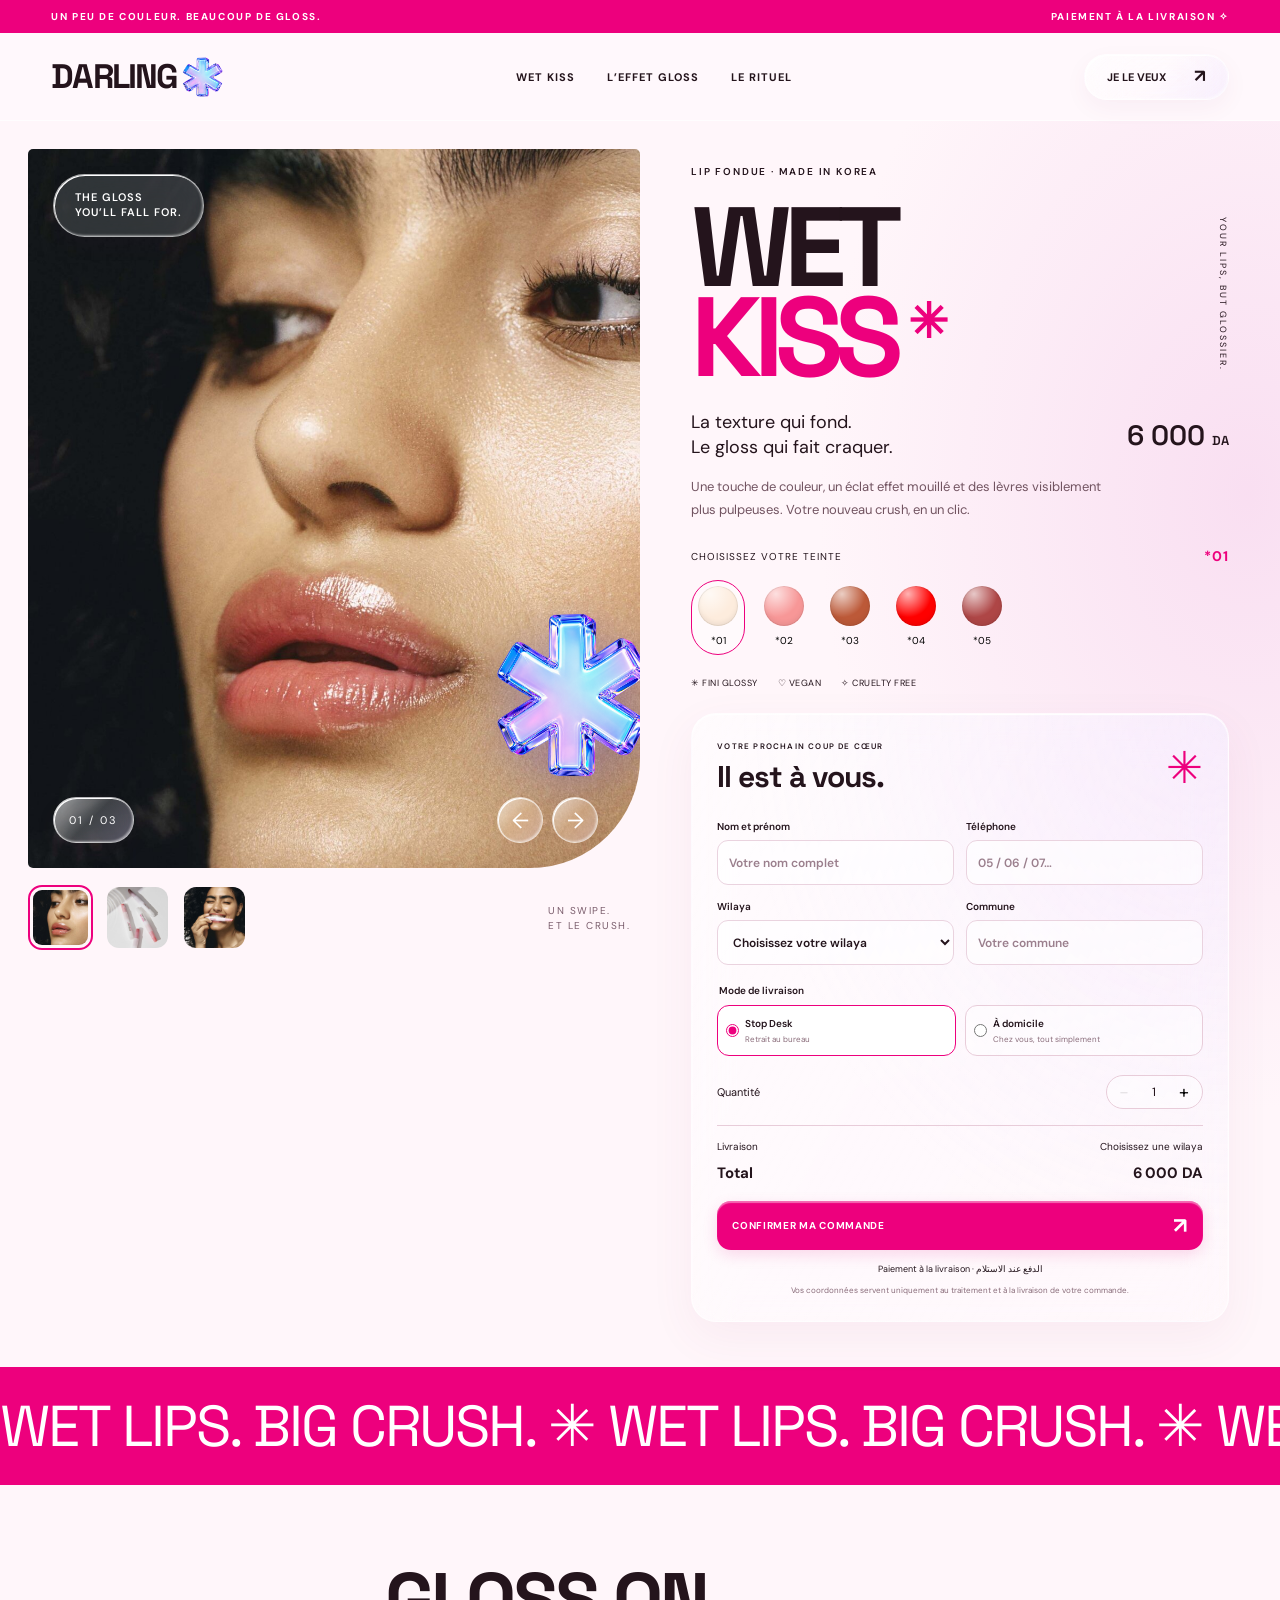
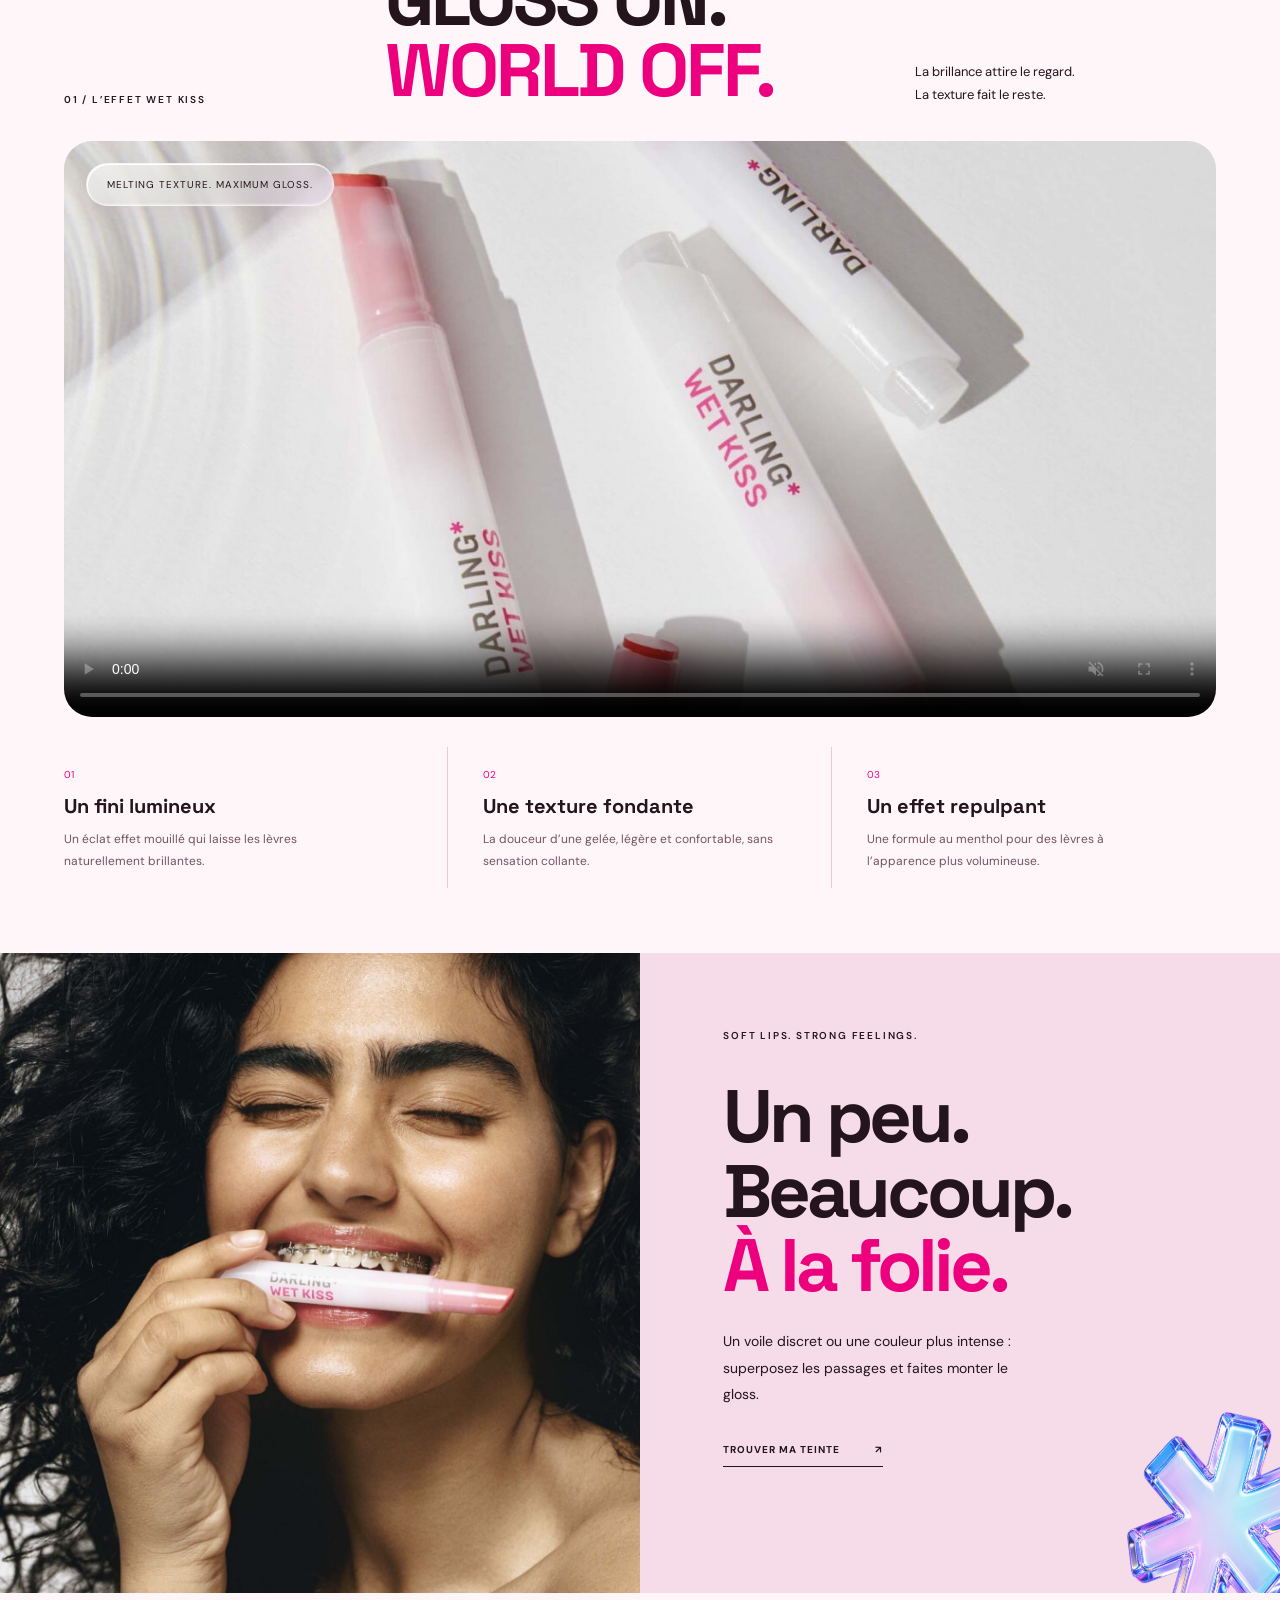
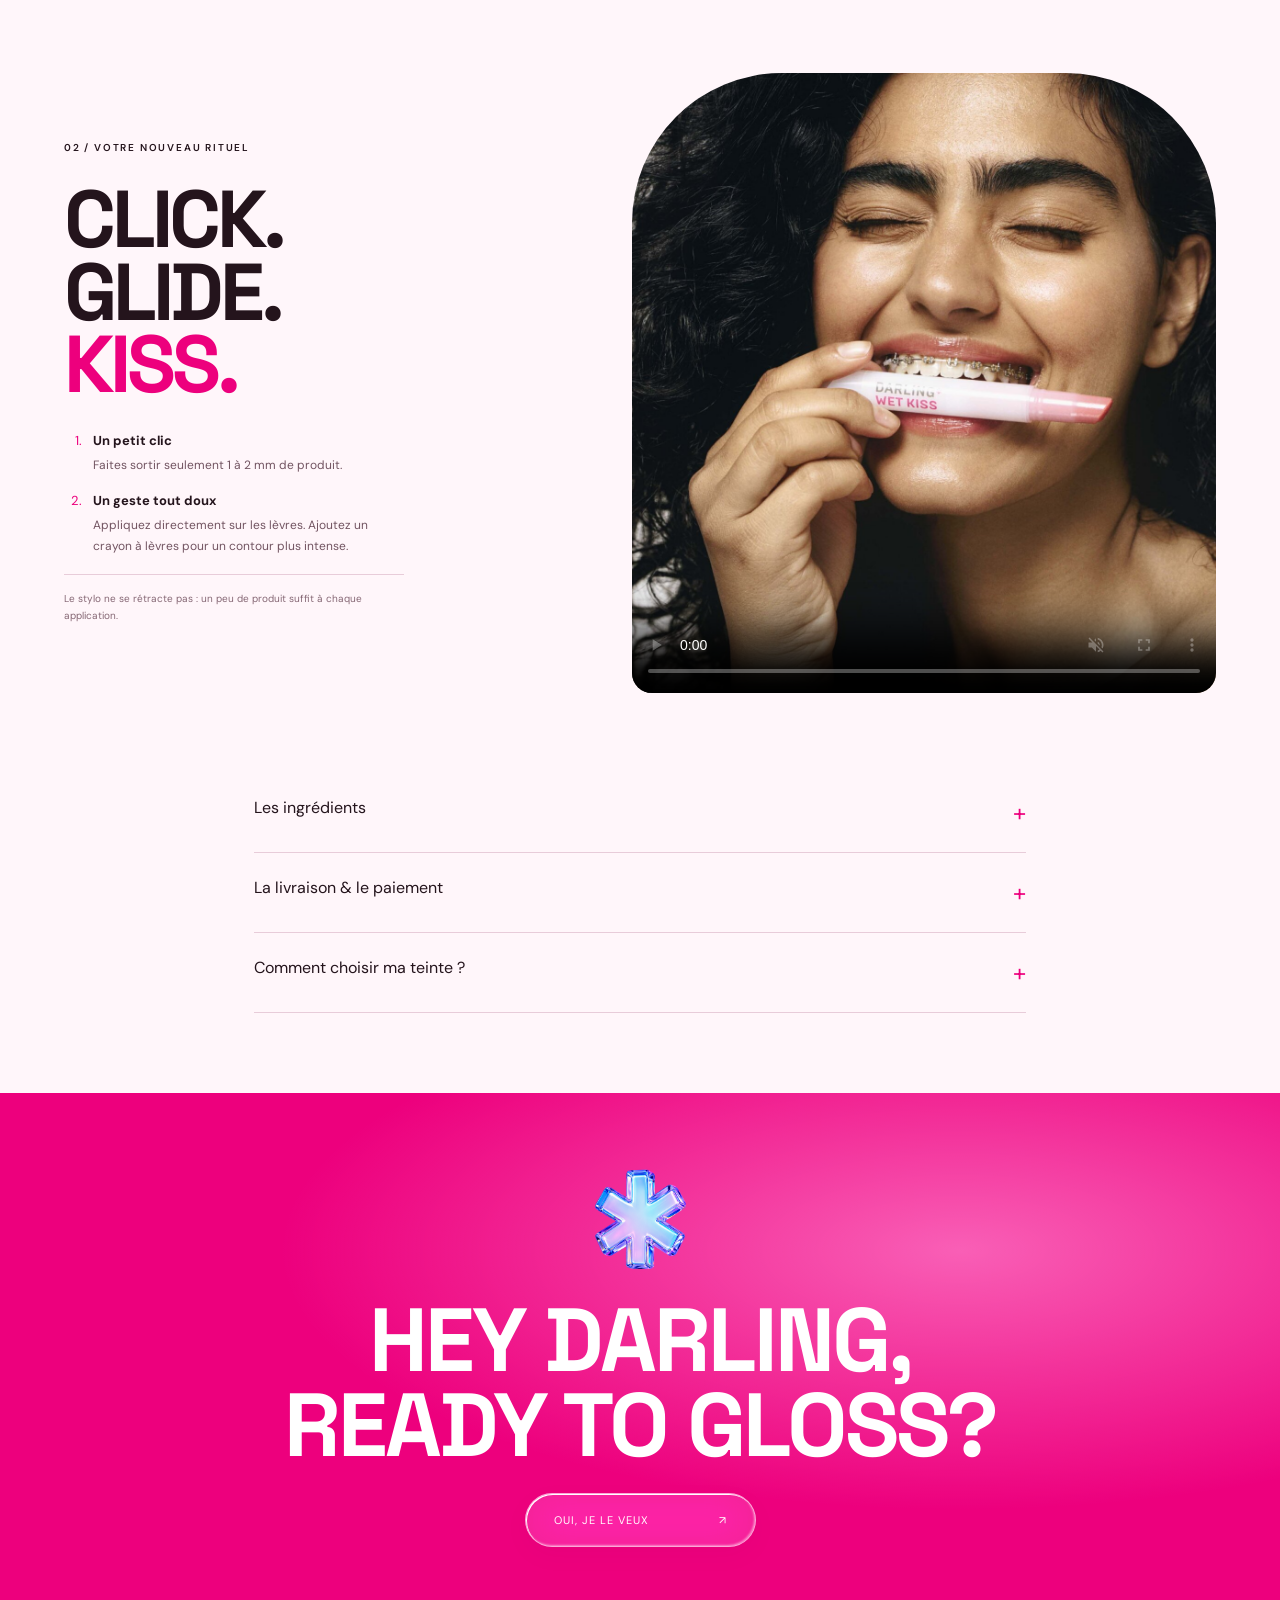
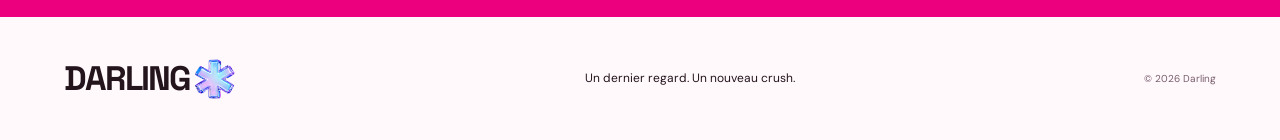
==== index.html @ e5cb8507 "Create Darling Wet Kiss landing page" ====
<!doctype html>
<html lang="fr">
<head>
  <meta charset="utf-8"><meta name="viewport" content="width=device-width,initial-scale=1">
  <title>Darling — Wet Kiss · Lip Fondue</title>
  <meta name="description" content="Wet Kiss par Darling. Une texture fondante, un fini glossy et cinq teintes à découvrir. 6 000 DA. Commandez en Algérie, paiement à la livraison.">
  <meta name="theme-color" content="#ef007f"><meta property="og:title" content="Darling — Wet Kiss"><meta property="og:description" content="La touche de gloss qui change tout. Découvrez votre teinte."><meta property="og:image" content="https://renolix.github.io/darling.github.io/assets/texture.jpg">
  <link rel="icon" href="assets/darling-logo.png"><link rel="stylesheet" href="styles.css?v=1"><script src="config.js" defer></script><script src="app.js?v=1" defer></script>
</head>
<body>
<a class="skip" href="#produit">Aller au produit</a>
<div class="announcement"><span>UN PEU DE COULEUR. BEAUCOUP DE GLOSS.</span><span>PAIEMENT À LA LIVRAISON ✧</span></div>
<header class="header">
  <a class="wordmark" href="#" aria-label="Darling, accueil">DARLING<img src="assets/darling-logo.png" alt="" width="48" height="48"></a>
  <nav aria-label="Navigation principale"><a href="#produit">WET KISS</a><a href="#effet">L’EFFET GLOSS</a><a href="#rituel">LE RITUEL</a></nav>
  <a class="nav-order glass" href="#commande">JE LE VEUX <span>↗</span></a>
</header>
<main>
<section class="product" id="produit">
  <div class="gallery">
    <div class="hero-photo"><img id="hero" src="assets/wet-kiss.jpg" alt="Wet Kiss : fini brillant sur les lèvres" fetchpriority="high" width="1350" height="1350">
      <div class="photo-label glass">THE GLOSS<br>YOU’LL FALL FOR.</div>
      <img class="floating-star" src="assets/darling-logo.png" alt="" width="180" height="180">
      <div class="gallery-bottom"><span class="glass photo-counter" id="photo-counter">01 / 03</span><div class="arrows"><button class="glass" id="prev" aria-label="Photo précédente">←</button><button class="glass" id="next" aria-label="Photo suivante">→</button></div></div>
    </div>
    <div class="thumbs" aria-label="Photos Wet Kiss"><button class="thumb active" data-photo="0" aria-label="Voir le fini sur les lèvres" aria-pressed="true"><img src="assets/wet-kiss.jpg" alt="" width="80" height="80"></button><button class="thumb" data-photo="1" aria-label="Voir le produit" aria-pressed="false"><img src="assets/model.jpg" alt="" width="80" height="80"></button><button class="thumb" data-photo="2" aria-label="Voir Wet Kiss en main" aria-pressed="false"><img src="assets/texture.jpg" alt="" width="80" height="80"></button><span>UN SWIPE.<br>ET LE CRUSH.</span></div>
  </div>
  <div class="product-info">
    <p class="eyebrow">LIP FONDUE · MADE IN KOREA</p>
    <div class="title-line"><h1>WET<br><span>KISS</span><sup>✳</sup></h1><span class="vertical-note">YOUR LIPS, BUT GLOSSIER.</span></div>
    <div class="intro"><p>La texture qui fond.<br>Le gloss qui fait craquer.</p><div class="price">6 000 <span>DA</span></div></div>
    <p class="description">Une touche de couleur, un éclat effet mouillé et des lèvres visiblement plus pulpeuses. Votre nouveau crush, en un clic.</p>
    <div class="shade-heading"><span>CHOISISSEZ VOTRE TEINTE</span><strong id="shade-name">*01</strong></div>
    <div class="swatches" role="group" aria-label="Choisir une teinte"><button data-shade="0" class="swatch active" style="--shade:#fdecdd" aria-label="Teinte 01" aria-pressed="true"><i></i><span>*01</span></button><button data-shade="1" class="swatch" style="--shade:#f79797" aria-label="Teinte 02" aria-pressed="false"><i></i><span>*02</span></button><button data-shade="2" class="swatch" style="--shade:#bc5938" aria-label="Teinte 03" aria-pressed="false"><i></i><span>*03</span></button><button data-shade="3" class="swatch" style="--shade:#ff0000" aria-label="Teinte 04" aria-pressed="false"><i></i><span>*04</span></button><button data-shade="4" class="swatch" style="--shade:#ae4646" aria-label="Teinte 05" aria-pressed="false"><i></i><span>*05</span></button></div>
    <div class="perks"><span>✳ FINI GLOSSY</span><span>♡ VEGAN</span><span>✧ CRUELTY FREE</span></div>
    <form id="commande" class="order glass" action="https://api.web3forms.com/submit" method="POST">
      <div class="order-heading"><div><p class="eyebrow">VOTRE PROCHAIN COUP DE CŒUR</p><h2>Il est à vous.</h2></div><span class="order-star">✳</span></div>
      <input type="hidden" name="access_key" id="access-key"><input type="hidden" name="subject" value="Nouvelle commande Darling — Wet Kiss"><input type="hidden" name="from_name" value="Darling"><input type="hidden" name="Produit" value="Darling Wet Kiss"><input type="hidden" name="Teinte" id="order-shade"><input type="hidden" name="Quantité" id="order-quantity"><input type="hidden" name="Prix unitaire" value="6000 DA"><input type="hidden" name="Livraison" id="order-shipping"><input type="hidden" name="Total" id="order-total"><input type="checkbox" name="botcheck" class="honeypot" tabindex="-1" aria-hidden="true">
      <div class="form-grid"><label>Nom et prénom<input required name="Nom complet" autocomplete="name" placeholder="Votre nom complet" maxlength="100"></label><label>Téléphone<input required name="Téléphone" autocomplete="tel" inputmode="tel" type="tel" pattern="(?:0[567][0-9 ]{8,12}|\+213[567][0-9 ]{8,12})" placeholder="05 / 06 / 07…" title="Numéro algérien : 05, 06 ou 07 suivi de 8 chiffres, ou +213" maxlength="18"></label><label>Wilaya<select name="Wilaya" id="wilaya" required><option value="">Choisissez votre wilaya</option></select></label><label>Commune<input required name="Commune" autocomplete="address-level2" placeholder="Votre commune" maxlength="100"></label></div>
      <fieldset class="delivery"><legend>Mode de livraison</legend><label><input type="radio" name="Mode de livraison" value="Stop Desk" checked><span>Stop Desk <small>Retrait au bureau</small></span></label><label><input type="radio" name="Mode de livraison" value="Domicile"><span>À domicile <small>Chez vous, tout simplement</small></span></label></fieldset>
      <label id="address-wrap" hidden>Adresse de livraison<input id="address" name="Adresse" autocomplete="street-address" placeholder="Rue, numéro, bâtiment…" maxlength="240" disabled></label>
      <div class="quantity-row"><span>Quantité</span><div class="quantity"><button type="button" id="minus" aria-label="Diminuer la quantité">−</button><output id="quantity" aria-live="polite">1</output><button type="button" id="plus" aria-label="Augmenter la quantité">+</button></div></div>
      <div class="totals"><span>Livraison <span id="shipping-price">Choisissez une wilaya</span></span><strong>Total <span id="total-price">6 000 DA</span></strong></div>
      <button class="submit" type="submit" id="submit"><span>CONFIRMER MA COMMANDE</span><span>↗</span></button><p id="status" role="status" aria-live="polite" hidden></p>
      <p class="payment-note">Paiement à la livraison · الدفع عند الاستلام</p><p class="privacy-note">Vos coordonnées servent uniquement au traitement et à la livraison de votre commande.</p>
    </form>
  </div>
</section>
<div class="marquee" aria-hidden="true"><span>WET LIPS. BIG CRUSH. ✳ WET LIPS. BIG CRUSH. ✳ WET LIPS. BIG CRUSH. ✳</span></div>
<section class="film-section" id="effet"><div class="section-heading"><p class="eyebrow">01 / L’EFFET WET KISS</p><h2>GLOSS ON.<br><span>WORLD OFF.</span></h2><p>La brillance attire le regard.<br>La texture fait le reste.</p></div><div class="film-frame"><video class="product-video" controls muted loop playsinline preload="none" poster="assets/model.jpg" data-desktop="assets/finish.mp4" data-mobile="assets/finish-mobile.mp4" aria-label="Vidéo originale Wet Kiss : texture et fini glossy"></video><span class="video-caption glass">MELTING TEXTURE. MAXIMUM GLOSS.</span></div><div class="benefits"><div><span>01</span><h3>Un fini lumineux</h3><p>Un éclat effet mouillé qui laisse les lèvres naturellement brillantes.</p></div><div><span>02</span><h3>Une texture fondante</h3><p>La douceur d’une gelée, légère et confortable, sans sensation collante.</p></div><div><span>03</span><h3>Un effet repulpant</h3><p>Une formule au menthol pour des lèvres à l’apparence plus volumineuse.</p></div></div></section>
<section class="editorial"><div class="editorial-image"><img src="assets/texture.jpg" alt="Le stylo Wet Kiss rose, présenté par le modèle de la campagne" loading="lazy" width="1350" height="1350"></div><div class="editorial-copy"><p class="eyebrow">SOFT LIPS. STRONG FEELINGS.</p><h2>Un peu.<br>Beaucoup.<br><em>À la folie.</em></h2><p>Un voile discret ou une couleur plus intense : superposez les passages et faites monter le gloss.</p><a href="#commande" class="text-link">TROUVER MA TEINTE <span>↗</span></a><img src="assets/darling-logo.png" alt="" loading="lazy" class="editorial-star" width="240" height="240"></div></section>
<section class="ritual" id="rituel"><div class="ritual-copy"><p class="eyebrow">02 / VOTRE NOUVEAU RITUEL</p><h2>CLICK.<br>GLIDE.<br><em>KISS.</em></h2><ol><li><b>Un petit clic</b><p>Faites sortir seulement 1 à 2 mm de produit.</p></li><li><b>Un geste tout doux</b><p>Appliquez directement sur les lèvres. Ajoutez un crayon à lèvres pour un contour plus intense.</p></li></ol><p class="tip">Le stylo ne se rétracte pas : un peu de produit suffit à chaque application.</p></div><div class="ritual-video"><video class="product-video" controls muted loop playsinline preload="none" poster="assets/texture.jpg" data-desktop="assets/application.mp4" data-mobile="assets/application-mobile.mp4" aria-label="Vidéo originale : comment appliquer Wet Kiss"></video></div></section>
<section class="details"><details><summary>Les ingrédients <span>+</span></summary><p id="ingredients"></p></details><details><summary>La livraison & le paiement <span>+</span></summary><p>Choisissez votre wilaya puis le retrait Stop Desk ou la livraison à domicile. Les frais et le total s’affichent avant confirmation. Le règlement se fait à la réception de votre commande.</p></details><details><summary>Comment choisir ma teinte ? <span>+</span></summary><p>Sélectionnez l’une des cinq teintes *01 à *05 au-dessus du formulaire. Votre choix est inclus dans votre commande. Le rendu dépend de la couleur naturelle de vos lèvres et de votre écran.</p></details></section>
<section class="last-call"><img src="assets/darling-logo.png" alt="" width="110" height="110" loading="lazy"><h2>HEY DARLING,<br>READY TO GLOSS?</h2><a class="glass" href="#commande">OUI, JE LE VEUX <span>↗</span></a></section>
</main>
<footer><a class="wordmark" href="#">DARLING<img src="assets/darling-logo.png" width="48" height="48" alt=""></a><span>Un dernier regard. Un nouveau crush.</span><small>© <span id="year">2026</span> Darling</small></footer>
<div class="mobile-buy glass"><div><b>WET KISS</b><span>6 000 DA · <span id="mobile-shade">*01</span></span></div><a href="#commande">COMMANDER ↗</a></div>
</body></html>
---- styles.css ----
@import url('https://fonts.googleapis.com/css2?family=DM+Sans:wght@400;500;600;700&family=Space+Grotesk:wght@400;500;600;700&display=swap');
:root{--pink:#ed007d;--paper:#fff6fa;--ink:#24141c;--line:#e8ccd9;--shade:#fdecdd}*{box-sizing:border-box}html{scroll-behavior:smooth;scroll-padding-top:105px}body{margin:0;background:var(--paper);color:var(--ink);font-family:'DM Sans',Arial,sans-serif}button,input,select{font:inherit}button,a,input,select{-webkit-tap-highlight-color:transparent}button,a{touch-action:manipulation}button{cursor:pointer}a{color:inherit;text-decoration:none}button:focus-visible,a:focus-visible,summary:focus-visible{outline:3px solid #614ce0;outline-offset:5px}input:focus,select:focus{outline:2px solid var(--pink);outline-offset:2px}img{max-width:100%;display:block}h1,h2,h3,p{margin:0}h1,h2,h3,.wordmark{font-family:'Space Grotesk',Arial,sans-serif}.skip{position:fixed;top:-70px;background:#fff;z-index:100;padding:15px}.skip:focus{top:0}.announcement{display:flex;justify-content:space-between;padding:10px 4%;background:var(--pink);color:#fff;font-size:10px;letter-spacing:1.6px;font-weight:700}.header{position:sticky;top:0;z-index:20;display:flex;align-items:center;justify-content:space-between;height:88px;padding:0 4%;border-bottom:1px solid #ffffffa0;background:#fff9fcde;backdrop-filter:blur(24px)}.wordmark{font-size:34px;font-weight:700;letter-spacing:-1.8px;display:inline-flex;align-items:center;gap:3px}.wordmark img{width:43px;height:43px;object-fit:contain}.header nav{display:flex;gap:32px;font-size:11px;font-weight:700;letter-spacing:1px}.header nav a:hover{color:var(--pink)}.glass{background:linear-gradient(135deg,#ffffff9e,#ffffff32 48%,#eadaff55);border:1px solid #fff9;box-shadow:inset 1px 1px 0 #fff,inset -1px -1px 2px #fff7,0 8px 24px #7918540c;backdrop-filter:blur(22px) saturate(150%);-webkit-backdrop-filter:blur(22px) saturate(150%)}.nav-order{border-radius:40px;padding:15px 22px;font-size:11px;font-weight:700;display:flex;gap:28px}.nav-order span{font-size:18px;line-height:12px}.product{display:grid;grid-template-columns:1fr 1fr;max-width:1600px;margin:auto}.gallery{padding:28px 0 28px 28px;align-self:start;position:sticky;top:88px}.hero-photo{position:relative;overflow:hidden;border-radius:5px 5px 110px 5px;background:#e9d0d7;aspect-ratio:4/4.7}.hero-photo>img:first-child{width:100%;height:100%;object-fit:cover}.photo-label{position:absolute;left:25px;top:25px;padding:15px 21px;border-radius:50px;font-size:11px;font-weight:600;letter-spacing:1px;color:#fff;line-height:1.4;background:#fff2}.floating-star{position:absolute;right:-14px;bottom:85px;width:165px;filter:drop-shadow(0 12px 25px #392cc34a);animation:float 7s ease-in-out infinite;pointer-events:none}.gallery-bottom{position:absolute;bottom:25px;left:25px;right:42px;display:flex;justify-content:space-between;align-items:center}.photo-counter{font-size:11px;letter-spacing:2px;color:#fff;padding:15px;border-radius:30px}.arrows{display:flex;gap:9px}.arrows button{width:46px;height:46px;border-radius:50%;color:#fff;font-size:22px}.thumbs{display:flex;gap:12px;margin:17px 0;align-items:center}.thumb{padding:0;border:2px solid transparent;border-radius:14px;overflow:hidden;width:65px;height:65px;background:transparent}.thumb.active{border-color:var(--pink);padding:3px}.thumb img{width:100%;height:100%;object-fit:cover;border-radius:9px}.thumbs>span{font-size:10px;letter-spacing:1.5px;margin-left:auto;margin-right:10px;line-height:1.5;color:#7a5d6c}.product-info{padding:44px clamp(26px,4vw,72px) 45px;background:radial-gradient(ellipse at 95% 30%,#f6d3edaa,transparent 50%)}.eyebrow{font-size:10px;letter-spacing:1.8px;font-weight:600}.title-line{position:relative;margin:24px 0}.title-line h1{font-size:clamp(76px,8.8vw,142px);letter-spacing:-.075em;line-height:.8;font-weight:700}.title-line h1>span{color:var(--pink)}.title-line sup{font-size:.43em;vertical-align:top;display:inline-block;margin-left:14px;margin-top:10px;color:var(--pink)}.vertical-note{position:absolute;right:0;top:15px;writing-mode:vertical-rl;font-size:9px;letter-spacing:2px}.intro{display:flex;align-items:center;justify-content:space-between;gap:20px;margin:28px 0 14px}.intro>p{font-size:18px;line-height:1.4}.price{font-family:'Space Grotesk',sans-serif;font-size:28px;font-weight:600;white-space:nowrap}.price span{font-size:13px}.description{font-size:13px;line-height:1.8;color:#725461;max-width:420px}.shade-heading{display:flex;align-items:center;justify-content:space-between;font-size:10px;letter-spacing:1px;margin:26px 0 15px}.shade-heading strong{color:var(--pink);font-size:14px}.swatches{display:flex;gap:12px}.swatch{border:1px solid transparent;background:transparent;padding:5px 6px 7px;border-radius:35px;display:flex;flex-direction:column;align-items:center;gap:8px;min-width:52px;font-size:10px}.swatch i{width:40px;height:40px;border-radius:50%;display:block;background:radial-gradient(circle at 30% 20%,#ffffffb3,transparent 55%),var(--shade);box-shadow:inset 0 0 0 1px #0001,inset 0 -3px 5px #0001}.swatch.active{border-color:var(--pink);background:#fff8}.perks{display:flex;gap:20px;flex-wrap:wrap;font-size:9px;letter-spacing:.5px;margin:22px 0}.order{border-radius:25px;padding:25px;margin-top:24px;background:linear-gradient(120deg,#fff9,#fff4),radial-gradient(ellipse at 100% 0,#ded5ff55,transparent 65%);box-shadow:inset 0 1px 1px #fff,0 15px 45px #9f3d6810}.order-heading{display:flex;justify-content:space-between;align-items:center;margin-bottom:23px}.order-heading .eyebrow{font-size:8px;letter-spacing:1.2px}.order h2{font-size:30px;letter-spacing:-1px;margin-top:6px}.order-star{color:var(--pink);font-size:44px}.form-grid{display:grid;grid-template-columns:1fr 1fr;gap:15px 12px}.order label{display:block;font-size:10px;font-weight:600;min-width:0}.order input:not([type=radio]):not([type=checkbox]),.order select{display:block;width:100%;min-width:0;margin-top:7px;height:45px;border:1px solid #ead3df;border-radius:11px;background:#fff9;padding:0 11px;color:var(--ink);font-size:12px}.order input::placeholder{color:#9b7f8d}.delivery{border:0;padding:0;margin:19px 0;display:flex;gap:9px;min-width:0}.delivery legend{font-size:10px;font-weight:600;margin-bottom:8px}.delivery label{display:flex;align-items:center;gap:6px;background:#fff7;border:1px solid var(--line);padding:11px 8px;border-radius:12px;flex:1;cursor:pointer}.delivery label:has(input:checked){border-color:var(--pink);background:#fff}.delivery input{accent-color:var(--pink);margin:0}.delivery small{display:block;font-size:8px;font-weight:400;color:#8a6c7a;margin-top:4px}.quantity-row{display:flex;align-items:center;justify-content:space-between;margin:16px 0;font-size:11px}.quantity{display:flex;align-items:center;border:1px solid var(--line);border-radius:30px;background:#fff6;overflow:hidden}.quantity button{background:transparent;border:0;width:35px;height:32px;font-size:18px}.quantity output{width:25px;text-align:center;font-size:12px}.quantity button:disabled{opacity:.35;cursor:default}.totals{border-top:1px solid var(--line);padding-top:14px;display:grid;gap:10px;font-size:10px}.totals>span,.totals>strong{display:flex;justify-content:space-between;gap:10px}.totals>strong{font-size:15px}.submit{width:100%;border:0;border-radius:14px;padding:18px 15px;margin-top:18px;background:var(--pink);color:white;display:flex;align-items:center;justify-content:space-between;font-size:10px;font-weight:700;letter-spacing:.7px;box-shadow:inset 0 2px 1px #ffffff6b,0 5px 15px #d9017a24}.submit:hover{background:#cf006b}.submit:disabled{opacity:.6;cursor:wait}.submit>span:last-child{font-size:22px;line-height:10px}.payment-note{text-align:center;font-size:9px;margin-top:13px}.privacy-note{text-align:center;font-size:8px;color:#896b79;line-height:1.5;margin-top:9px}#status{margin-top:12px;font-size:12px;line-height:1.5;color:#a11836}.honeypot{display:none!important}[hidden]{display:none!important}.marquee{overflow:hidden;background:var(--pink);padding:22px 0;color:#fff}.marquee span{display:block;white-space:nowrap;font-size:clamp(26px,4.5vw,68px);font-family:'Space Grotesk',sans-serif;letter-spacing:-2px;animation:marquee 28s linear infinite}.film-section{padding:80px 5% 65px;max-width:1600px;margin:auto}.section-heading{display:grid;grid-template-columns:1fr 1.7fr 1fr;align-items:end;margin-bottom:35px;gap:20px}.section-heading h2{font-size:clamp(38px,5.8vw,82px);line-height:.95;letter-spacing:-3px}.section-heading h2 span{color:var(--pink)}.section-heading>p:last-child{font-size:13px;line-height:1.8}.film-frame{position:relative;border-radius:28px;overflow:hidden;background:#f7ccdd;aspect-ratio:16/8}.product-video{width:100%;height:100%;object-fit:cover;display:block}.video-caption{position:absolute;top:22px;left:22px;border-radius:30px;padding:14px 20px;font-size:10px;letter-spacing:1px;pointer-events:none}.benefits{display:grid;grid-template-columns:repeat(3,1fr);margin-top:30px}.benefits>div{padding:15px 35px;border-right:1px solid var(--line)}.benefits>div:first-child{padding-left:0}.benefits>div:last-child{border:0}.benefits span{font-size:10px;color:var(--pink)}.benefits h3{font-size:20px;margin:10px 0}.benefits p{font-size:12px;line-height:1.8;color:#725461;max-width:290px}.editorial{display:grid;grid-template-columns:1fr 1fr;background:#f5dce8}.editorial-image img{width:100%;height:100%;object-fit:cover}.editorial-copy{position:relative;padding:12% 13%;overflow:hidden}.editorial h2{font-size:clamp(44px,5.8vw,88px);line-height:1;letter-spacing:-4px;margin:38px 0 25px}.editorial h2 em,.ritual em{font-style:normal;color:var(--pink)}.editorial-copy>p:not(.eyebrow){font-size:14px;line-height:1.9;max-width:310px}.text-link{display:inline-flex;gap:35px;padding:20px 0 10px;border-bottom:1px solid;margin-top:15px;font-size:10px;letter-spacing:1px;font-weight:700;position:relative;z-index:1}.editorial-star{position:absolute;width:190px;bottom:-45px;right:-35px;transform:rotate(15deg);opacity:.8}.ritual{display:grid;grid-template-columns:1fr 1.2fr;padding:80px 5%;gap:7%;max-width:1500px;margin:auto;align-items:center}.ritual h2{font-size:clamp(50px,6.3vw,90px);line-height:.9;letter-spacing:-4px;margin:30px 0}.ritual ol{padding-left:21px;max-width:340px}.ritual li{padding-left:8px;margin-bottom:15px;font-size:13px}.ritual li::marker{color:var(--pink)}.ritual li p{font-size:12px;line-height:1.8;margin-top:6px;color:#725461}.tip{max-width:340px;font-size:10px;line-height:1.7;color:#856774;border-top:1px solid var(--line);padding-top:15px}.ritual-video{height:620px;overflow:hidden;border-radius:150px 150px 20px 20px;background:#f7d3e3}.details{max-width:900px;margin:0 auto 80px;padding:0 5%}.details details{border-bottom:1px solid var(--line)}summary{list-style:none;cursor:pointer;padding:24px 0;font-size:16px;display:flex;justify-content:space-between}summary::-webkit-details-marker{display:none}summary span{color:var(--pink);font-size:24px}details[open] summary span{transform:rotate(45deg)}details p{font-size:12px;line-height:1.9;padding-bottom:24px;color:#725461}.last-call{position:relative;overflow:hidden;display:flex;flex-direction:column;align-items:center;gap:25px;text-align:center;padding:70px 20px;background:radial-gradient(ellipse at 75% 30%,#ff8ed2aa,transparent 50%),var(--pink);color:white}.last-call>img{width:100px;animation:float 7s ease-in-out infinite}.last-call h2{font-size:clamp(45px,7vw,95px);line-height:.95;letter-spacing:-3px}.last-call a{border-radius:40px;padding:19px 28px;font-size:11px;letter-spacing:1px;display:flex;gap:70px;background:#fff2}footer{display:flex;justify-content:space-between;align-items:center;padding:40px 5%;gap:25px;background:#fff9fc}footer>span{font-size:12px}footer small{font-size:10px;color:#795d6b}.mobile-buy{display:none}@keyframes float{0%,100%{transform:translateY(0) rotate(-8deg)}50%{transform:translateY(-13px) rotate(7deg)}}@keyframes marquee{to{transform:translateX(-35%)}}
@media(min-width:1500px){.hero-photo{aspect-ratio:4/4.1}}@media(max-width:1000px){.header nav{gap:16px;font-size:9px}.product-info{padding:30px 25px}.gallery{padding:20px 0 20px 20px}.order{padding:20px}.intro{gap:10px}.intro>p{font-size:16px}.price{font-size:24px}.perks{gap:10px}.section-heading{grid-template-columns:1fr 2fr}.section-heading>p:last-child{grid-column:2}.ritual-video{height:520px}.editorial-copy{padding:12% 10%}}@media(max-width:700px){html{scroll-padding-top:80px}.announcement{justify-content:center;font-size:8px;padding:9px 10px;letter-spacing:1px}.announcement>span:first-child{display:none}.header{height:72px;padding:0 20px}.wordmark{font-size:28px}.wordmark img{width:35px;height:35px}.header nav{display:none}.nav-order{font-size:9px;padding:12px 15px;gap:16px}.product{display:flex;flex-direction:column}.gallery{position:relative;top:auto;padding:12px 12px 0;width:100%}.hero-photo{aspect-ratio:1/1.05;border-radius:5px 5px 70px 5px}.photo-label{left:17px;top:17px;font-size:8px;padding:11px 15px}.floating-star{width:110px;bottom:67px}.gallery-bottom{left:17px;right:30px;bottom:17px}.arrows button{width:38px;height:38px;font-size:19px}.photo-counter{font-size:9px;padding:12px}.thumbs{margin:12px 7px;gap:8px}.thumb{width:52px;height:52px}.thumbs>span{font-size:8px}.product-info{padding:25px 23px 35px}.title-line{margin:24px 0}.title-line h1{font-size:112px}.vertical-note{right:5px}.intro{margin-top:24px}.intro>p{font-size:18px}.price{font-size:29px}.description{font-size:13px}.swatches{gap:14px}.swatch{min-width:50px}.swatch i{width:42px;height:42px}.perks{justify-content:space-between;font-size:8px;margin:20px 0}.order{margin:20px -6px 0;padding:23px 18px;border-radius:22px}.order input:not([type=radio]):not([type=checkbox]),.order select{font-size:16px;height:49px}.form-grid{gap:15px 10px}.form-grid label{font-size:10px}.form-grid input::placeholder{font-size:12px}.form-grid select{font-size:12px!important}.delivery label{padding:12px 8px}.submit{font-size:10px;padding:20px 15px;min-height:56px}.payment-note{font-size:10px}.privacy-note{font-size:9px}.marquee{padding:17px 0}.marquee span{font-size:36px;letter-spacing:-1px}.film-section{padding:45px 20px}.section-heading{display:block;margin-bottom:25px}.section-heading h2{font-size:53px;letter-spacing:-2.5px;margin:20px 0}.section-heading>p:last-child{font-size:12px}.film-frame{aspect-ratio:4/5;border-radius:20px}.video-caption{font-size:8px;top:15px;left:12px;padding:11px 14px}.benefits{display:block;margin-top:20px}.benefits>div,.benefits>div:first-child{padding:19px 0;border:0;border-bottom:1px solid var(--line)}.benefits h3{display:inline-block;font-size:19px;margin:0 0 10px 14px}.benefits p{max-width:none;margin-left:29px}.editorial{display:flex;flex-direction:column}.editorial-image{aspect-ratio:1/1}.editorial-copy{padding:40px 28px 55px}.editorial h2{font-size:62px;letter-spacing:-3px;margin:26px 0 22px}.editorial-copy>p:not(.eyebrow){max-width:260px}.editorial-star{width:145px;bottom:10px;right:-45px}.ritual{display:flex;flex-direction:column-reverse;padding:45px 20px;gap:32px}.ritual-video{height:auto;aspect-ratio:4/5;width:100%;border-radius:100px 100px 15px 15px}.ritual-copy{width:100%;padding:0 8px}.ritual h2{font-size:72px;margin:25px 0}.ritual ol,.tip{max-width:none}.details{margin-bottom:45px;padding:0 28px}summary{font-size:14px;padding:19px 0}.last-call{padding:45px 20px}.last-call h2{font-size:48px;letter-spacing:-2px}.last-call>img{width:80px;height:80px}.last-call a{gap:55px}footer{padding:30px 23px 115px;flex-wrap:wrap;gap:18px}footer>span{order:3;width:100%;font-size:11px}.mobile-buy{position:fixed;bottom:12px;left:12px;right:12px;z-index:30;display:flex;align-items:center;justify-content:space-between;padding:10px 10px 10px 18px;border-radius:23px;background:#fff9;box-shadow:0 5px 35px #42172a26,inset 0 1px 0 #fff}.mobile-buy>div{display:flex;flex-direction:column;gap:4px;font-size:12px}.mobile-buy>div>span{font-size:10px}.mobile-buy a{background:var(--pink);color:#fff;border-radius:15px;font-size:10px;font-weight:700;padding:17px 22px}.mobile-buy.in-form{transform:translateY(150%)}.mobile-buy{transition:transform .25s}}@media(max-width:360px){.product-info{padding-left:18px;padding-right:18px}.form-grid{grid-template-columns:1fr}.title-line h1{font-size:95px}.swatches{gap:8px}.delivery{flex-direction:column}.price{font-size:25px}}@media(prefers-reduced-motion:reduce){html{scroll-behavior:auto}*,*:before,*:after{animation:none!important;transition:none!important}}
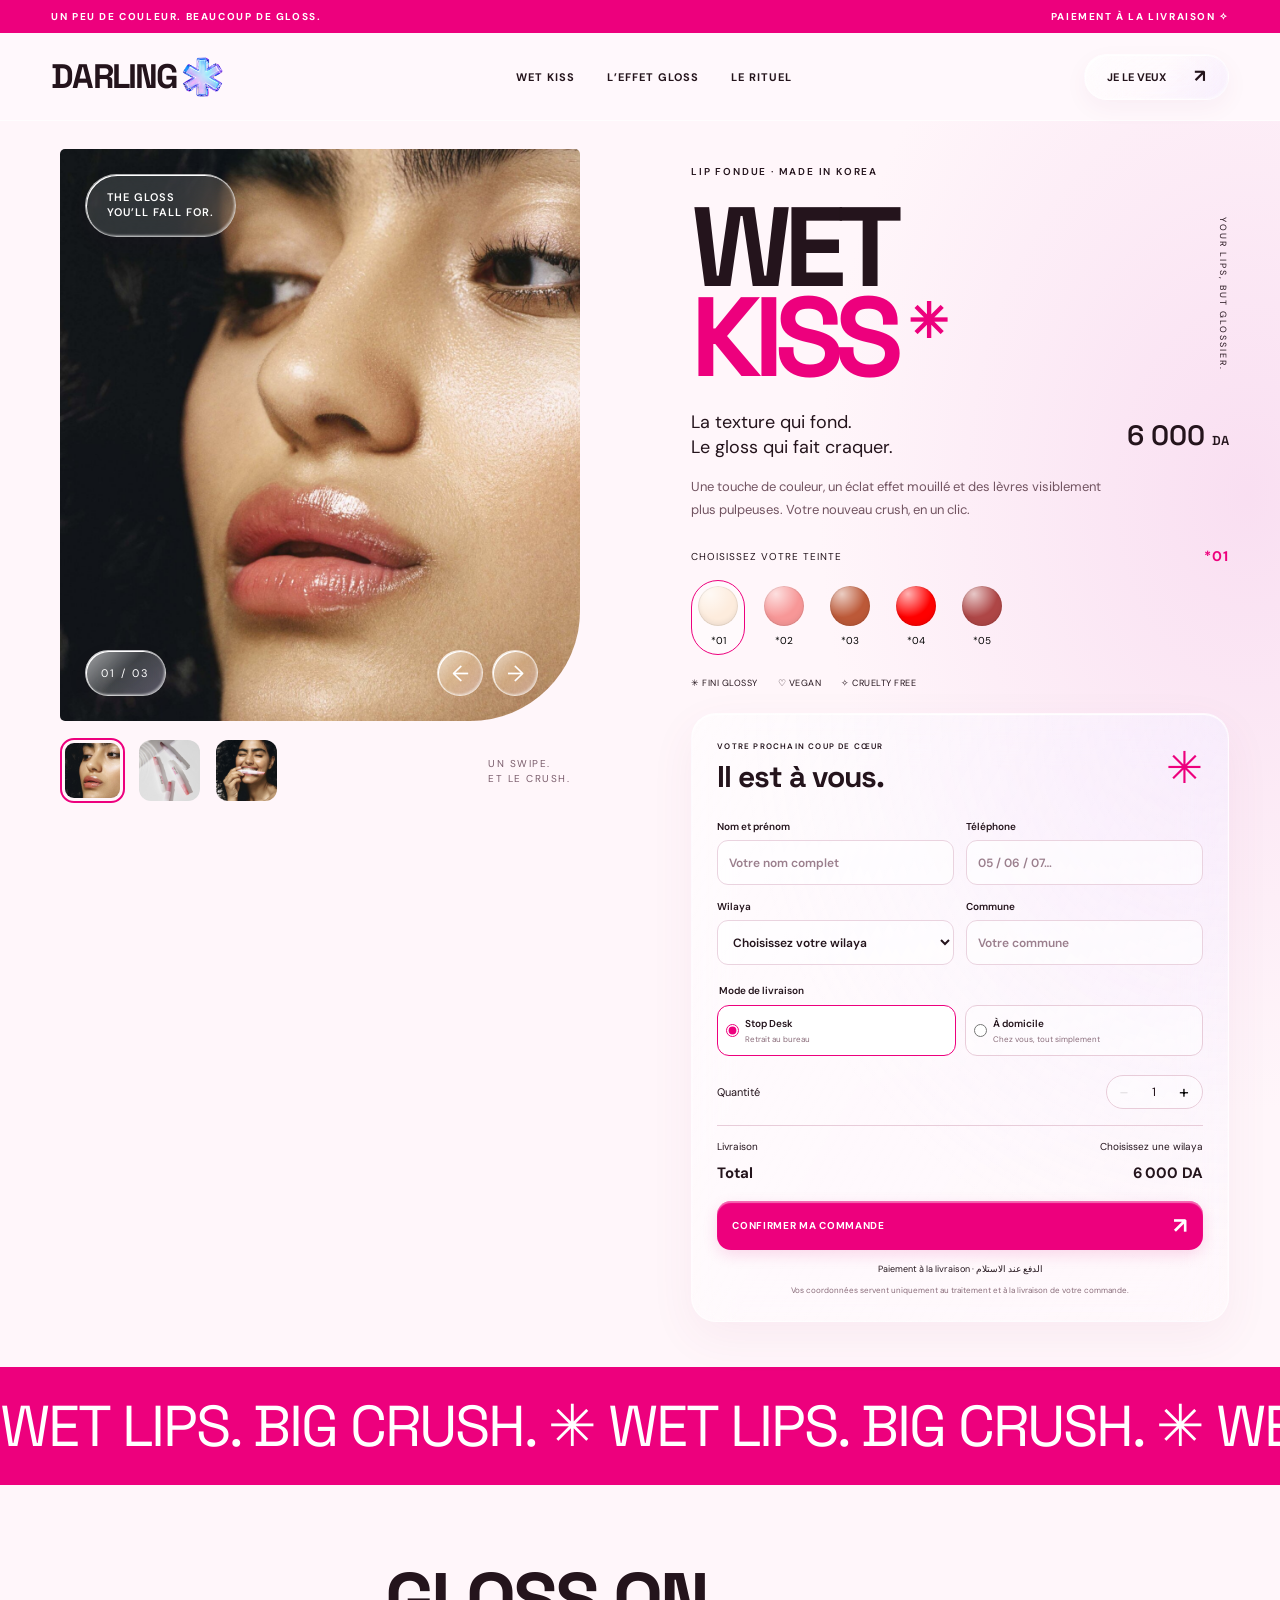
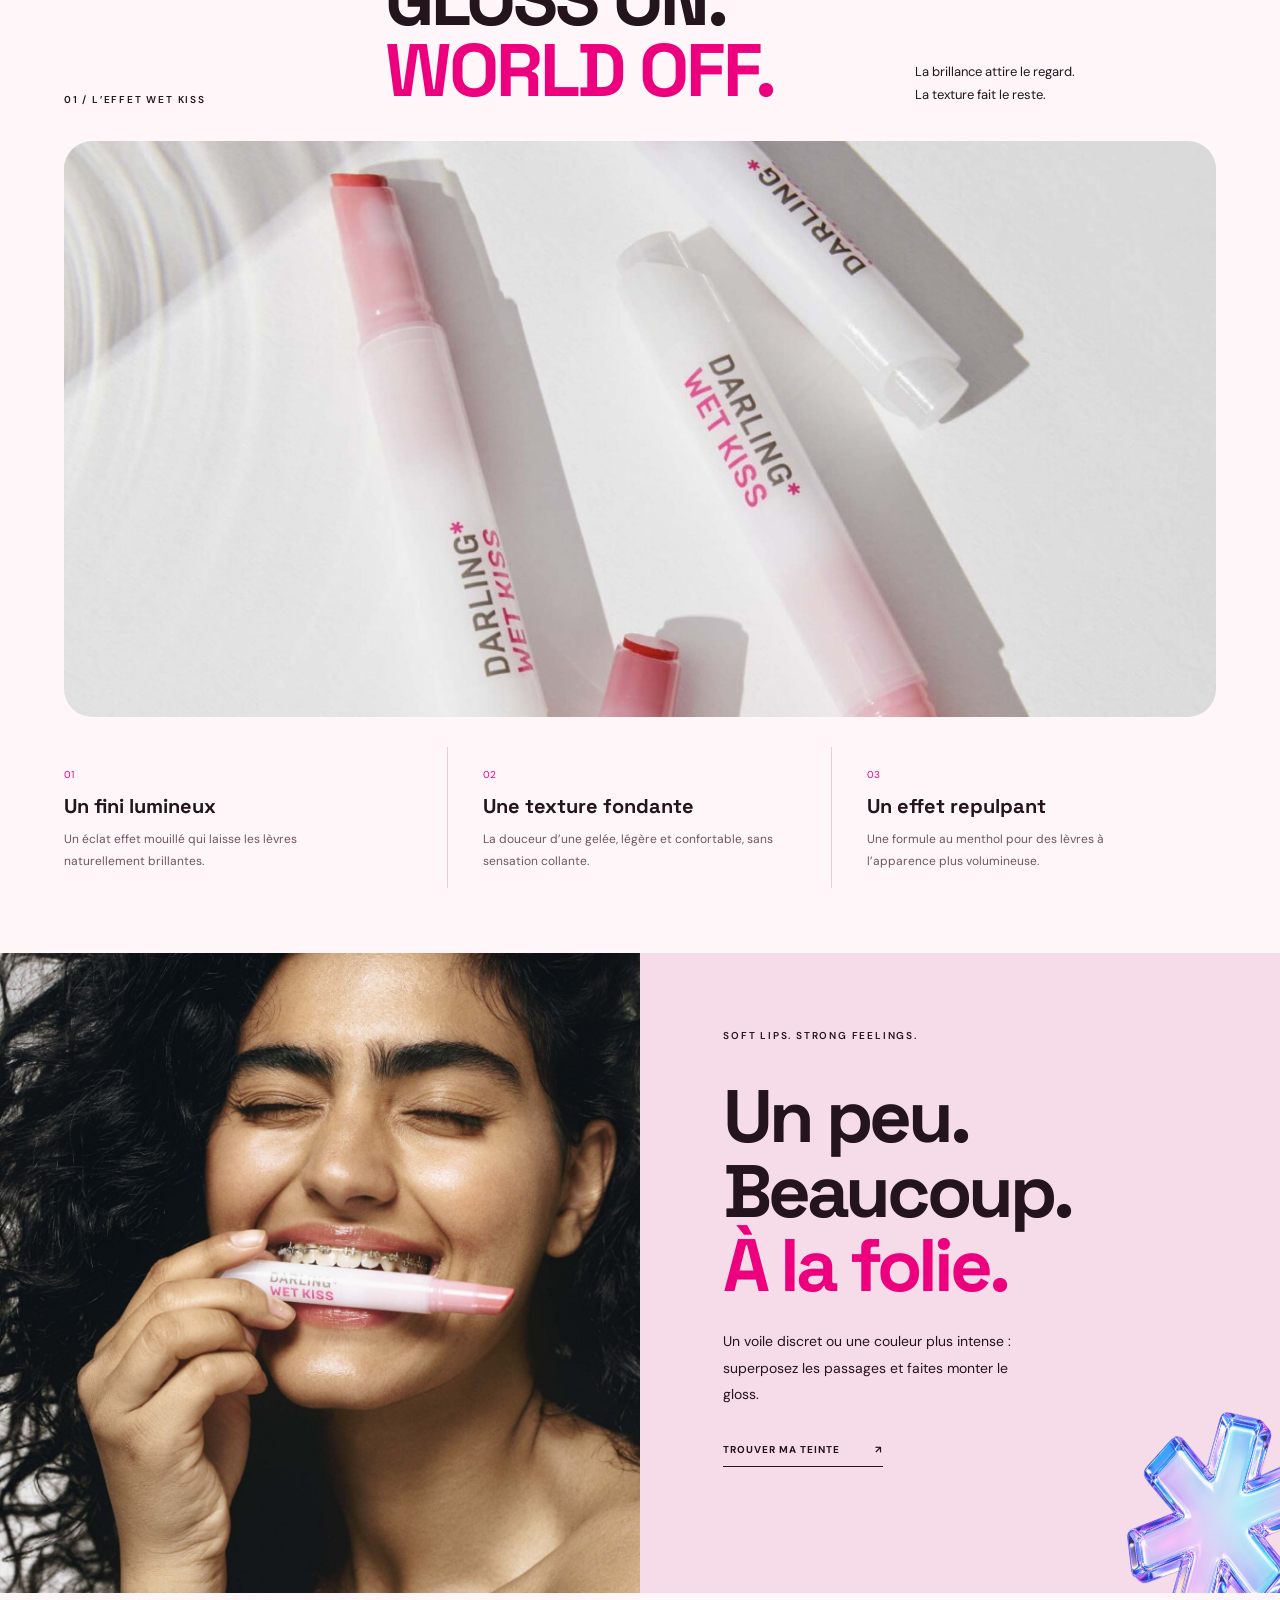
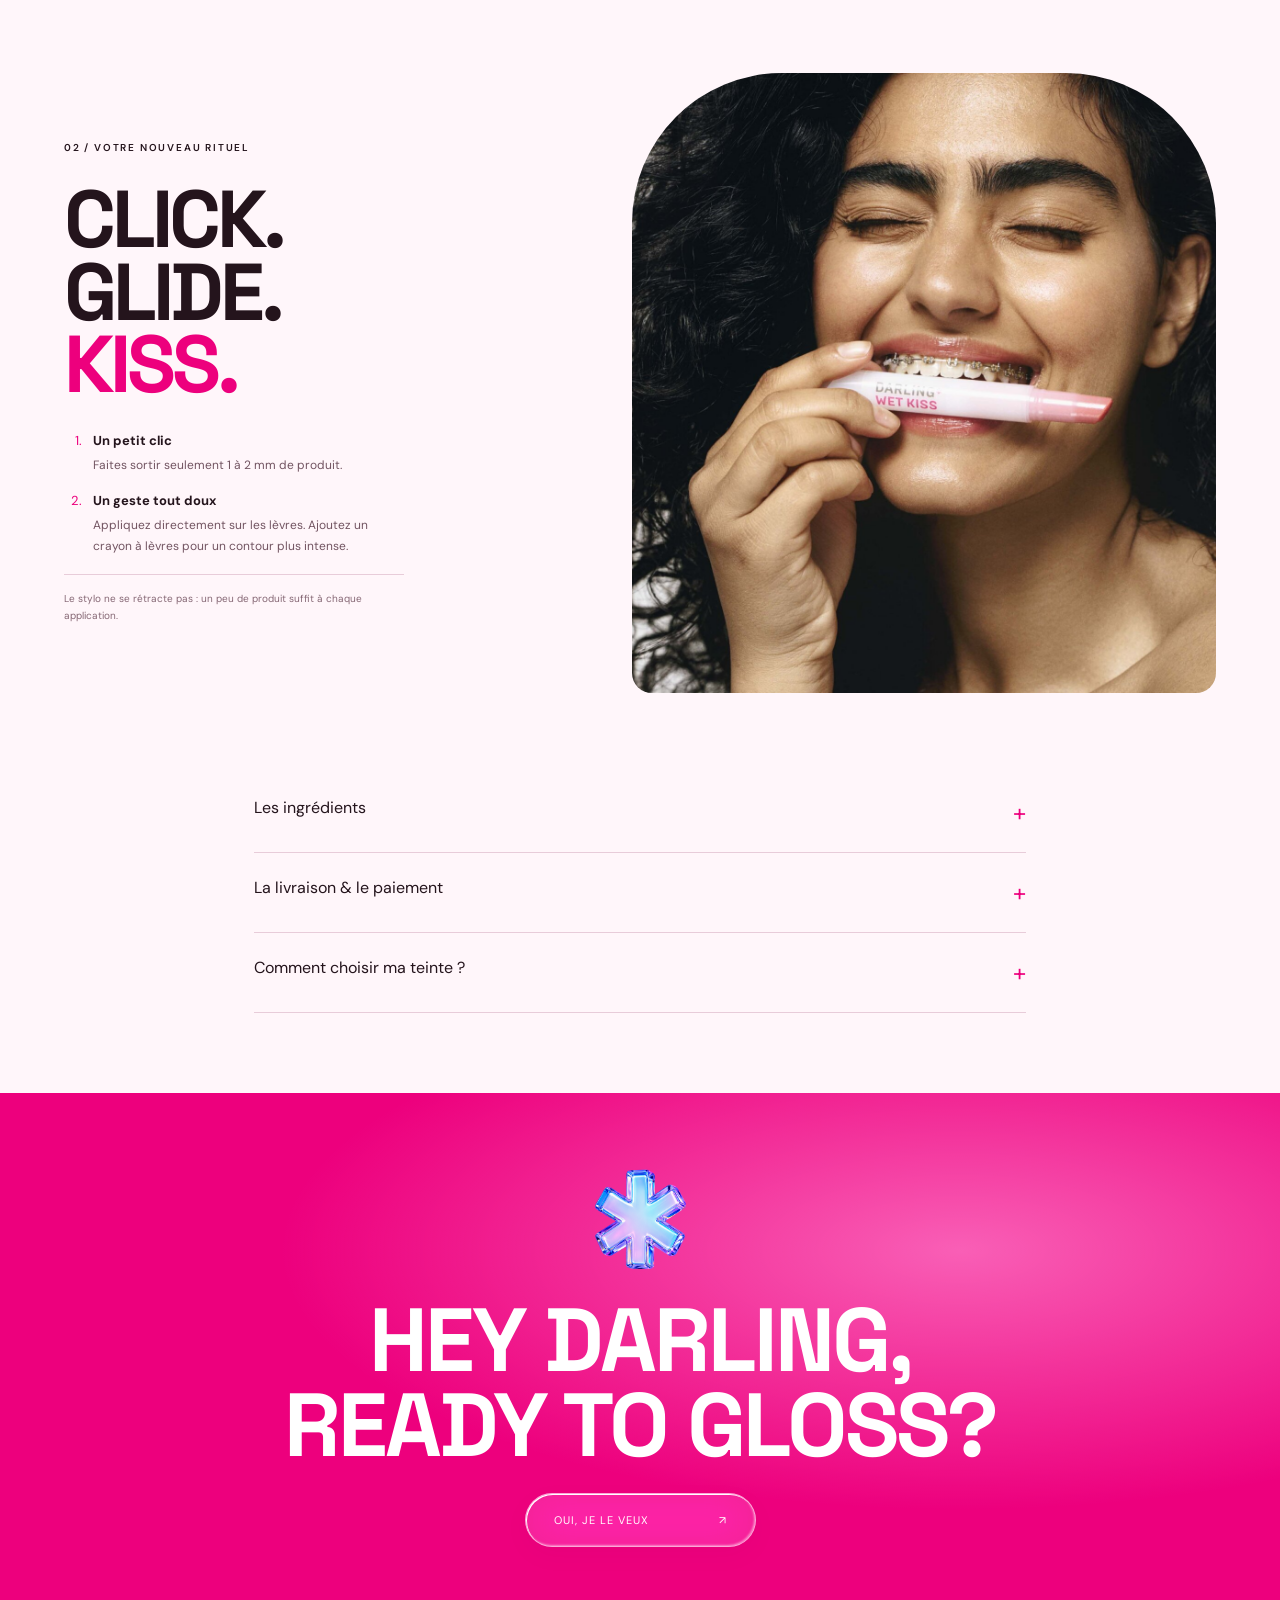
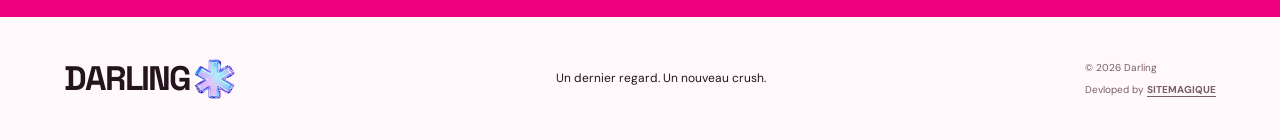
==== commit 5f6defb2: "Refine desktop gallery and autoplay videos; add Sitemagique credit" ====
--- a/index.html
+++ b/index.html
@@ -5,7 +5,7 @@
   <title>Darling — Wet Kiss · Lip Fondue</title>
   <meta name="description" content="Wet Kiss par Darling. Une texture fondante, un fini glossy et cinq teintes à découvrir. 6 000 DA. Commandez en Algérie, paiement à la livraison.">
   <meta name="theme-color" content="#ef007f"><meta property="og:title" content="Darling — Wet Kiss"><meta property="og:description" content="La touche de gloss qui change tout. Découvrez votre teinte."><meta property="og:image" content="https://renolix.github.io/darling.github.io/assets/texture.jpg">
-  <link rel="icon" href="assets/darling-logo.png"><link rel="stylesheet" href="styles.css?v=1"><script src="config.js" defer></script><script src="app.js?v=1" defer></script>
+  <link rel="icon" href="assets/darling-logo.png"><link rel="stylesheet" href="styles.css?v=2"><script src="config.js" defer></script><script src="app.js?v=2" defer></script>
 </head>
 <body>
 <a class="skip" href="#produit">Aller au produit</a>
@@ -20,7 +20,6 @@
   <div class="gallery">
     <div class="hero-photo"><img id="hero" src="assets/wet-kiss.jpg" alt="Wet Kiss : fini brillant sur les lèvres" fetchpriority="high" width="1350" height="1350">
       <div class="photo-label glass">THE GLOSS<br>YOU’LL FALL FOR.</div>
-      <img class="floating-star" src="assets/darling-logo.png" alt="" width="180" height="180">
       <div class="gallery-bottom"><span class="glass photo-counter" id="photo-counter">01 / 03</span><div class="arrows"><button class="glass" id="prev" aria-label="Photo précédente">←</button><button class="glass" id="next" aria-label="Photo suivante">→</button></div></div>
     </div>
     <div class="thumbs" aria-label="Photos Wet Kiss"><button class="thumb active" data-photo="0" aria-label="Voir le fini sur les lèvres" aria-pressed="true"><img src="assets/wet-kiss.jpg" alt="" width="80" height="80"></button><button class="thumb" data-photo="1" aria-label="Voir le produit" aria-pressed="false"><img src="assets/model.jpg" alt="" width="80" height="80"></button><button class="thumb" data-photo="2" aria-label="Voir Wet Kiss en main" aria-pressed="false"><img src="assets/texture.jpg" alt="" width="80" height="80"></button><span>UN SWIPE.<br>ET LE CRUSH.</span></div>
@@ -47,12 +46,12 @@
   </div>
 </section>
 <div class="marquee" aria-hidden="true"><span>WET LIPS. BIG CRUSH. ✳ WET LIPS. BIG CRUSH. ✳ WET LIPS. BIG CRUSH. ✳</span></div>
-<section class="film-section" id="effet"><div class="section-heading"><p class="eyebrow">01 / L’EFFET WET KISS</p><h2>GLOSS ON.<br><span>WORLD OFF.</span></h2><p>La brillance attire le regard.<br>La texture fait le reste.</p></div><div class="film-frame"><video class="product-video" controls muted loop playsinline preload="none" poster="assets/model.jpg" data-desktop="assets/finish.mp4" data-mobile="assets/finish-mobile.mp4" aria-label="Vidéo originale Wet Kiss : texture et fini glossy"></video><span class="video-caption glass">MELTING TEXTURE. MAXIMUM GLOSS.</span></div><div class="benefits"><div><span>01</span><h3>Un fini lumineux</h3><p>Un éclat effet mouillé qui laisse les lèvres naturellement brillantes.</p></div><div><span>02</span><h3>Une texture fondante</h3><p>La douceur d’une gelée, légère et confortable, sans sensation collante.</p></div><div><span>03</span><h3>Un effet repulpant</h3><p>Une formule au menthol pour des lèvres à l’apparence plus volumineuse.</p></div></div></section>
+<section class="film-section" id="effet"><div class="section-heading"><p class="eyebrow">01 / L’EFFET WET KISS</p><h2>GLOSS ON.<br><span>WORLD OFF.</span></h2><p>La brillance attire le regard.<br>La texture fait le reste.</p></div><div class="film-frame"><video class="product-video" muted loop playsinline disablepictureinpicture disableremoteplayback preload="none" poster="assets/model.jpg" data-desktop="assets/finish.mp4" data-mobile="assets/finish-mobile.mp4" aria-label="Vidéo originale Wet Kiss : texture et fini glossy"></video></div><div class="benefits"><div><span>01</span><h3>Un fini lumineux</h3><p>Un éclat effet mouillé qui laisse les lèvres naturellement brillantes.</p></div><div><span>02</span><h3>Une texture fondante</h3><p>La douceur d’une gelée, légère et confortable, sans sensation collante.</p></div><div><span>03</span><h3>Un effet repulpant</h3><p>Une formule au menthol pour des lèvres à l’apparence plus volumineuse.</p></div></div></section>
 <section class="editorial"><div class="editorial-image"><img src="assets/texture.jpg" alt="Le stylo Wet Kiss rose, présenté par le modèle de la campagne" loading="lazy" width="1350" height="1350"></div><div class="editorial-copy"><p class="eyebrow">SOFT LIPS. STRONG FEELINGS.</p><h2>Un peu.<br>Beaucoup.<br><em>À la folie.</em></h2><p>Un voile discret ou une couleur plus intense : superposez les passages et faites monter le gloss.</p><a href="#commande" class="text-link">TROUVER MA TEINTE <span>↗</span></a><img src="assets/darling-logo.png" alt="" loading="lazy" class="editorial-star" width="240" height="240"></div></section>
-<section class="ritual" id="rituel"><div class="ritual-copy"><p class="eyebrow">02 / VOTRE NOUVEAU RITUEL</p><h2>CLICK.<br>GLIDE.<br><em>KISS.</em></h2><ol><li><b>Un petit clic</b><p>Faites sortir seulement 1 à 2 mm de produit.</p></li><li><b>Un geste tout doux</b><p>Appliquez directement sur les lèvres. Ajoutez un crayon à lèvres pour un contour plus intense.</p></li></ol><p class="tip">Le stylo ne se rétracte pas : un peu de produit suffit à chaque application.</p></div><div class="ritual-video"><video class="product-video" controls muted loop playsinline preload="none" poster="assets/texture.jpg" data-desktop="assets/application.mp4" data-mobile="assets/application-mobile.mp4" aria-label="Vidéo originale : comment appliquer Wet Kiss"></video></div></section>
+<section class="ritual" id="rituel"><div class="ritual-copy"><p class="eyebrow">02 / VOTRE NOUVEAU RITUEL</p><h2>CLICK.<br>GLIDE.<br><em>KISS.</em></h2><ol><li><b>Un petit clic</b><p>Faites sortir seulement 1 à 2 mm de produit.</p></li><li><b>Un geste tout doux</b><p>Appliquez directement sur les lèvres. Ajoutez un crayon à lèvres pour un contour plus intense.</p></li></ol><p class="tip">Le stylo ne se rétracte pas : un peu de produit suffit à chaque application.</p></div><div class="ritual-video"><video class="product-video" muted loop playsinline disablepictureinpicture disableremoteplayback preload="none" poster="assets/texture.jpg" data-desktop="assets/application.mp4" data-mobile="assets/application-mobile.mp4" aria-label="Vidéo originale : comment appliquer Wet Kiss"></video></div></section>
 <section class="details"><details><summary>Les ingrédients <span>+</span></summary><p id="ingredients"></p></details><details><summary>La livraison & le paiement <span>+</span></summary><p>Choisissez votre wilaya puis le retrait Stop Desk ou la livraison à domicile. Les frais et le total s’affichent avant confirmation. Le règlement se fait à la réception de votre commande.</p></details><details><summary>Comment choisir ma teinte ? <span>+</span></summary><p>Sélectionnez l’une des cinq teintes *01 à *05 au-dessus du formulaire. Votre choix est inclus dans votre commande. Le rendu dépend de la couleur naturelle de vos lèvres et de votre écran.</p></details></section>
 <section class="last-call"><img src="assets/darling-logo.png" alt="" width="110" height="110" loading="lazy"><h2>HEY DARLING,<br>READY TO GLOSS?</h2><a class="glass" href="#commande">OUI, JE LE VEUX <span>↗</span></a></section>
 </main>
-<footer><a class="wordmark" href="#">DARLING<img src="assets/darling-logo.png" width="48" height="48" alt=""></a><span>Un dernier regard. Un nouveau crush.</span><small>© <span id="year">2026</span> Darling</small></footer>
+<footer><a class="wordmark" href="#">DARLING<img src="assets/darling-logo.png" width="48" height="48" alt=""></a><span>Un dernier regard. Un nouveau crush.</span><small>© <span id="year">2026</span> Darling<span class="footer-credit">Devloped by <a href="https://sitemagique.com" target="_blank" rel="noopener noreferrer">SITEMAGIQUE</a></span></small></footer>
 <div class="mobile-buy glass"><div><b>WET KISS</b><span>6 000 DA · <span id="mobile-shade">*01</span></span></div><a href="#commande">COMMANDER ↗</a></div>
 </body></html>
--- a/styles.css
+++ b/styles.css
@@ -1,3 +1,7 @@
 @import url('https://fonts.googleapis.com/css2?family=DM+Sans:wght@400;500;600;700&family=Space+Grotesk:wght@400;500;600;700&display=swap');
 :root{--pink:#ed007d;--paper:#fff6fa;--ink:#24141c;--line:#e8ccd9;--shade:#fdecdd}*{box-sizing:border-box}html{scroll-behavior:smooth;scroll-padding-top:105px}body{margin:0;background:var(--paper);color:var(--ink);font-family:'DM Sans',Arial,sans-serif}button,input,select{font:inherit}button,a,input,select{-webkit-tap-highlight-color:transparent}button,a{touch-action:manipulation}button{cursor:pointer}a{color:inherit;text-decoration:none}button:focus-visible,a:focus-visible,summary:focus-visible{outline:3px solid #614ce0;outline-offset:5px}input:focus,select:focus{outline:2px solid var(--pink);outline-offset:2px}img{max-width:100%;display:block}h1,h2,h3,p{margin:0}h1,h2,h3,.wordmark{font-family:'Space Grotesk',Arial,sans-serif}.skip{position:fixed;top:-70px;background:#fff;z-index:100;padding:15px}.skip:focus{top:0}.announcement{display:flex;justify-content:space-between;padding:10px 4%;background:var(--pink);color:#fff;font-size:10px;letter-spacing:1.6px;font-weight:700}.header{position:sticky;top:0;z-index:20;display:flex;align-items:center;justify-content:space-between;height:88px;padding:0 4%;border-bottom:1px solid #ffffffa0;background:#fff9fcde;backdrop-filter:blur(24px)}.wordmark{font-size:34px;font-weight:700;letter-spacing:-1.8px;display:inline-flex;align-items:center;gap:3px}.wordmark img{width:43px;height:43px;object-fit:contain}.header nav{display:flex;gap:32px;font-size:11px;font-weight:700;letter-spacing:1px}.header nav a:hover{color:var(--pink)}.glass{background:linear-gradient(135deg,#ffffff9e,#ffffff32 48%,#eadaff55);border:1px solid #fff9;box-shadow:inset 1px 1px 0 #fff,inset -1px -1px 2px #fff7,0 8px 24px #7918540c;backdrop-filter:blur(22px) saturate(150%);-webkit-backdrop-filter:blur(22px) saturate(150%)}.nav-order{border-radius:40px;padding:15px 22px;font-size:11px;font-weight:700;display:flex;gap:28px}.nav-order span{font-size:18px;line-height:12px}.product{display:grid;grid-template-columns:1fr 1fr;max-width:1600px;margin:auto}.gallery{padding:28px 0 28px 28px;align-self:start;position:sticky;top:88px}.hero-photo{position:relative;overflow:hidden;border-radius:5px 5px 110px 5px;background:#e9d0d7;aspect-ratio:4/4.7}.hero-photo>img:first-child{width:100%;height:100%;object-fit:cover}.photo-label{position:absolute;left:25px;top:25px;padding:15px 21px;border-radius:50px;font-size:11px;font-weight:600;letter-spacing:1px;color:#fff;line-height:1.4;background:#fff2}.floating-star{position:absolute;right:-14px;bottom:85px;width:165px;filter:drop-shadow(0 12px 25px #392cc34a);animation:float 7s ease-in-out infinite;pointer-events:none}.gallery-bottom{position:absolute;bottom:25px;left:25px;right:42px;display:flex;justify-content:space-between;align-items:center}.photo-counter{font-size:11px;letter-spacing:2px;color:#fff;padding:15px;border-radius:30px}.arrows{display:flex;gap:9px}.arrows button{width:46px;height:46px;border-radius:50%;color:#fff;font-size:22px}.thumbs{display:flex;gap:12px;margin:17px 0;align-items:center}.thumb{padding:0;border:2px solid transparent;border-radius:14px;overflow:hidden;width:65px;height:65px;background:transparent}.thumb.active{border-color:var(--pink);padding:3px}.thumb img{width:100%;height:100%;object-fit:cover;border-radius:9px}.thumbs>span{font-size:10px;letter-spacing:1.5px;margin-left:auto;margin-right:10px;line-height:1.5;color:#7a5d6c}.product-info{padding:44px clamp(26px,4vw,72px) 45px;background:radial-gradient(ellipse at 95% 30%,#f6d3edaa,transparent 50%)}.eyebrow{font-size:10px;letter-spacing:1.8px;font-weight:600}.title-line{position:relative;margin:24px 0}.title-line h1{font-size:clamp(76px,8.8vw,142px);letter-spacing:-.075em;line-height:.8;font-weight:700}.title-line h1>span{color:var(--pink)}.title-line sup{font-size:.43em;vertical-align:top;display:inline-block;margin-left:14px;margin-top:10px;color:var(--pink)}.vertical-note{position:absolute;right:0;top:15px;writing-mode:vertical-rl;font-size:9px;letter-spacing:2px}.intro{display:flex;align-items:center;justify-content:space-between;gap:20px;margin:28px 0 14px}.intro>p{font-size:18px;line-height:1.4}.price{font-family:'Space Grotesk',sans-serif;font-size:28px;font-weight:600;white-space:nowrap}.price span{font-size:13px}.description{font-size:13px;line-height:1.8;color:#725461;max-width:420px}.shade-heading{display:flex;align-items:center;justify-content:space-between;font-size:10px;letter-spacing:1px;margin:26px 0 15px}.shade-heading strong{color:var(--pink);font-size:14px}.swatches{display:flex;gap:12px}.swatch{border:1px solid transparent;background:transparent;padding:5px 6px 7px;border-radius:35px;display:flex;flex-direction:column;align-items:center;gap:8px;min-width:52px;font-size:10px}.swatch i{width:40px;height:40px;border-radius:50%;display:block;background:radial-gradient(circle at 30% 20%,#ffffffb3,transparent 55%),var(--shade);box-shadow:inset 0 0 0 1px #0001,inset 0 -3px 5px #0001}.swatch.active{border-color:var(--pink);background:#fff8}.perks{display:flex;gap:20px;flex-wrap:wrap;font-size:9px;letter-spacing:.5px;margin:22px 0}.order{border-radius:25px;padding:25px;margin-top:24px;background:linear-gradient(120deg,#fff9,#fff4),radial-gradient(ellipse at 100% 0,#ded5ff55,transparent 65%);box-shadow:inset 0 1px 1px #fff,0 15px 45px #9f3d6810}.order-heading{display:flex;justify-content:space-between;align-items:center;margin-bottom:23px}.order-heading .eyebrow{font-size:8px;letter-spacing:1.2px}.order h2{font-size:30px;letter-spacing:-1px;margin-top:6px}.order-star{color:var(--pink);font-size:44px}.form-grid{display:grid;grid-template-columns:1fr 1fr;gap:15px 12px}.order label{display:block;font-size:10px;font-weight:600;min-width:0}.order input:not([type=radio]):not([type=checkbox]),.order select{display:block;width:100%;min-width:0;margin-top:7px;height:45px;border:1px solid #ead3df;border-radius:11px;background:#fff9;padding:0 11px;color:var(--ink);font-size:12px}.order input::placeholder{color:#9b7f8d}.delivery{border:0;padding:0;margin:19px 0;display:flex;gap:9px;min-width:0}.delivery legend{font-size:10px;font-weight:600;margin-bottom:8px}.delivery label{display:flex;align-items:center;gap:6px;background:#fff7;border:1px solid var(--line);padding:11px 8px;border-radius:12px;flex:1;cursor:pointer}.delivery label:has(input:checked){border-color:var(--pink);background:#fff}.delivery input{accent-color:var(--pink);margin:0}.delivery small{display:block;font-size:8px;font-weight:400;color:#8a6c7a;margin-top:4px}.quantity-row{display:flex;align-items:center;justify-content:space-between;margin:16px 0;font-size:11px}.quantity{display:flex;align-items:center;border:1px solid var(--line);border-radius:30px;background:#fff6;overflow:hidden}.quantity button{background:transparent;border:0;width:35px;height:32px;font-size:18px}.quantity output{width:25px;text-align:center;font-size:12px}.quantity button:disabled{opacity:.35;cursor:default}.totals{border-top:1px solid var(--line);padding-top:14px;display:grid;gap:10px;font-size:10px}.totals>span,.totals>strong{display:flex;justify-content:space-between;gap:10px}.totals>strong{font-size:15px}.submit{width:100%;border:0;border-radius:14px;padding:18px 15px;margin-top:18px;background:var(--pink);color:white;display:flex;align-items:center;justify-content:space-between;font-size:10px;font-weight:700;letter-spacing:.7px;box-shadow:inset 0 2px 1px #ffffff6b,0 5px 15px #d9017a24}.submit:hover{background:#cf006b}.submit:disabled{opacity:.6;cursor:wait}.submit>span:last-child{font-size:22px;line-height:10px}.payment-note{text-align:center;font-size:9px;margin-top:13px}.privacy-note{text-align:center;font-size:8px;color:#896b79;line-height:1.5;margin-top:9px}#status{margin-top:12px;font-size:12px;line-height:1.5;color:#a11836}.honeypot{display:none!important}[hidden]{display:none!important}.marquee{overflow:hidden;background:var(--pink);padding:22px 0;color:#fff}.marquee span{display:block;white-space:nowrap;font-size:clamp(26px,4.5vw,68px);font-family:'Space Grotesk',sans-serif;letter-spacing:-2px;animation:marquee 28s linear infinite}.film-section{padding:80px 5% 65px;max-width:1600px;margin:auto}.section-heading{display:grid;grid-template-columns:1fr 1.7fr 1fr;align-items:end;margin-bottom:35px;gap:20px}.section-heading h2{font-size:clamp(38px,5.8vw,82px);line-height:.95;letter-spacing:-3px}.section-heading h2 span{color:var(--pink)}.section-heading>p:last-child{font-size:13px;line-height:1.8}.film-frame{position:relative;border-radius:28px;overflow:hidden;background:#f7ccdd;aspect-ratio:16/8}.product-video{width:100%;height:100%;object-fit:cover;display:block}.video-caption{position:absolute;top:22px;left:22px;border-radius:30px;padding:14px 20px;font-size:10px;letter-spacing:1px;pointer-events:none}.benefits{display:grid;grid-template-columns:repeat(3,1fr);margin-top:30px}.benefits>div{padding:15px 35px;border-right:1px solid var(--line)}.benefits>div:first-child{padding-left:0}.benefits>div:last-child{border:0}.benefits span{font-size:10px;color:var(--pink)}.benefits h3{font-size:20px;margin:10px 0}.benefits p{font-size:12px;line-height:1.8;color:#725461;max-width:290px}.editorial{display:grid;grid-template-columns:1fr 1fr;background:#f5dce8}.editorial-image img{width:100%;height:100%;object-fit:cover}.editorial-copy{position:relative;padding:12% 13%;overflow:hidden}.editorial h2{font-size:clamp(44px,5.8vw,88px);line-height:1;letter-spacing:-4px;margin:38px 0 25px}.editorial h2 em,.ritual em{font-style:normal;color:var(--pink)}.editorial-copy>p:not(.eyebrow){font-size:14px;line-height:1.9;max-width:310px}.text-link{display:inline-flex;gap:35px;padding:20px 0 10px;border-bottom:1px solid;margin-top:15px;font-size:10px;letter-spacing:1px;font-weight:700;position:relative;z-index:1}.editorial-star{position:absolute;width:190px;bottom:-45px;right:-35px;transform:rotate(15deg);opacity:.8}.ritual{display:grid;grid-template-columns:1fr 1.2fr;padding:80px 5%;gap:7%;max-width:1500px;margin:auto;align-items:center}.ritual h2{font-size:clamp(50px,6.3vw,90px);line-height:.9;letter-spacing:-4px;margin:30px 0}.ritual ol{padding-left:21px;max-width:340px}.ritual li{padding-left:8px;margin-bottom:15px;font-size:13px}.ritual li::marker{color:var(--pink)}.ritual li p{font-size:12px;line-height:1.8;margin-top:6px;color:#725461}.tip{max-width:340px;font-size:10px;line-height:1.7;color:#856774;border-top:1px solid var(--line);padding-top:15px}.ritual-video{height:620px;overflow:hidden;border-radius:150px 150px 20px 20px;background:#f7d3e3}.details{max-width:900px;margin:0 auto 80px;padding:0 5%}.details details{border-bottom:1px solid var(--line)}summary{list-style:none;cursor:pointer;padding:24px 0;font-size:16px;display:flex;justify-content:space-between}summary::-webkit-details-marker{display:none}summary span{color:var(--pink);font-size:24px}details[open] summary span{transform:rotate(45deg)}details p{font-size:12px;line-height:1.9;padding-bottom:24px;color:#725461}.last-call{position:relative;overflow:hidden;display:flex;flex-direction:column;align-items:center;gap:25px;text-align:center;padding:70px 20px;background:radial-gradient(ellipse at 75% 30%,#ff8ed2aa,transparent 50%),var(--pink);color:white}.last-call>img{width:100px;animation:float 7s ease-in-out infinite}.last-call h2{font-size:clamp(45px,7vw,95px);line-height:.95;letter-spacing:-3px}.last-call a{border-radius:40px;padding:19px 28px;font-size:11px;letter-spacing:1px;display:flex;gap:70px;background:#fff2}footer{display:flex;justify-content:space-between;align-items:center;padding:40px 5%;gap:25px;background:#fff9fc}footer>span{font-size:12px}footer small{font-size:10px;color:#795d6b}.mobile-buy{display:none}@keyframes float{0%,100%{transform:translateY(0) rotate(-8deg)}50%{transform:translateY(-13px) rotate(7deg)}}@keyframes marquee{to{transform:translateX(-35%)}}
 @media(min-width:1500px){.hero-photo{aspect-ratio:4/4.1}}@media(max-width:1000px){.header nav{gap:16px;font-size:9px}.product-info{padding:30px 25px}.gallery{padding:20px 0 20px 20px}.order{padding:20px}.intro{gap:10px}.intro>p{font-size:16px}.price{font-size:24px}.perks{gap:10px}.section-heading{grid-template-columns:1fr 2fr}.section-heading>p:last-child{grid-column:2}.ritual-video{height:520px}.editorial-copy{padding:12% 10%}}@media(max-width:700px){html{scroll-padding-top:80px}.announcement{justify-content:center;font-size:8px;padding:9px 10px;letter-spacing:1px}.announcement>span:first-child{display:none}.header{height:72px;padding:0 20px}.wordmark{font-size:28px}.wordmark img{width:35px;height:35px}.header nav{display:none}.nav-order{font-size:9px;padding:12px 15px;gap:16px}.product{display:flex;flex-direction:column}.gallery{position:relative;top:auto;padding:12px 12px 0;width:100%}.hero-photo{aspect-ratio:1/1.05;border-radius:5px 5px 70px 5px}.photo-label{left:17px;top:17px;font-size:8px;padding:11px 15px}.floating-star{width:110px;bottom:67px}.gallery-bottom{left:17px;right:30px;bottom:17px}.arrows button{width:38px;height:38px;font-size:19px}.photo-counter{font-size:9px;padding:12px}.thumbs{margin:12px 7px;gap:8px}.thumb{width:52px;height:52px}.thumbs>span{font-size:8px}.product-info{padding:25px 23px 35px}.title-line{margin:24px 0}.title-line h1{font-size:112px}.vertical-note{right:5px}.intro{margin-top:24px}.intro>p{font-size:18px}.price{font-size:29px}.description{font-size:13px}.swatches{gap:14px}.swatch{min-width:50px}.swatch i{width:42px;height:42px}.perks{justify-content:space-between;font-size:8px;margin:20px 0}.order{margin:20px -6px 0;padding:23px 18px;border-radius:22px}.order input:not([type=radio]):not([type=checkbox]),.order select{font-size:16px;height:49px}.form-grid{gap:15px 10px}.form-grid label{font-size:10px}.form-grid input::placeholder{font-size:12px}.form-grid select{font-size:12px!important}.delivery label{padding:12px 8px}.submit{font-size:10px;padding:20px 15px;min-height:56px}.payment-note{font-size:10px}.privacy-note{font-size:9px}.marquee{padding:17px 0}.marquee span{font-size:36px;letter-spacing:-1px}.film-section{padding:45px 20px}.section-heading{display:block;margin-bottom:25px}.section-heading h2{font-size:53px;letter-spacing:-2.5px;margin:20px 0}.section-heading>p:last-child{font-size:12px}.film-frame{aspect-ratio:4/5;border-radius:20px}.video-caption{font-size:8px;top:15px;left:12px;padding:11px 14px}.benefits{display:block;margin-top:20px}.benefits>div,.benefits>div:first-child{padding:19px 0;border:0;border-bottom:1px solid var(--line)}.benefits h3{display:inline-block;font-size:19px;margin:0 0 10px 14px}.benefits p{max-width:none;margin-left:29px}.editorial{display:flex;flex-direction:column}.editorial-image{aspect-ratio:1/1}.editorial-copy{padding:40px 28px 55px}.editorial h2{font-size:62px;letter-spacing:-3px;margin:26px 0 22px}.editorial-copy>p:not(.eyebrow){max-width:260px}.editorial-star{width:145px;bottom:10px;right:-45px}.ritual{display:flex;flex-direction:column-reverse;padding:45px 20px;gap:32px}.ritual-video{height:auto;aspect-ratio:4/5;width:100%;border-radius:100px 100px 15px 15px}.ritual-copy{width:100%;padding:0 8px}.ritual h2{font-size:72px;margin:25px 0}.ritual ol,.tip{max-width:none}.details{margin-bottom:45px;padding:0 28px}summary{font-size:14px;padding:19px 0}.last-call{padding:45px 20px}.last-call h2{font-size:48px;letter-spacing:-2px}.last-call>img{width:80px;height:80px}.last-call a{gap:55px}footer{padding:30px 23px 115px;flex-wrap:wrap;gap:18px}footer>span{order:3;width:100%;font-size:11px}.mobile-buy{position:fixed;bottom:12px;left:12px;right:12px;z-index:30;display:flex;align-items:center;justify-content:space-between;padding:10px 10px 10px 18px;border-radius:23px;background:#fff9;box-shadow:0 5px 35px #42172a26,inset 0 1px 0 #fff}.mobile-buy>div{display:flex;flex-direction:column;gap:4px;font-size:12px}.mobile-buy>div>span{font-size:10px}.mobile-buy a{background:var(--pink);color:#fff;border-radius:15px;font-size:10px;font-weight:700;padding:17px 22px}.mobile-buy.in-form{transform:translateY(150%)}.mobile-buy{transition:transform .25s}}@media(max-width:360px){.product-info{padding-left:18px;padding-right:18px}.form-grid{grid-template-columns:1fr}.title-line h1{font-size:95px}.swatches{gap:8px}.delivery{flex-direction:column}.price{font-size:25px}}@media(prefers-reduced-motion:reduce){html{scroll-behavior:auto}*,*:before,*:after{animation:none!important;transition:none!important}}
+
+/* Scoped product-gallery and video refinements. */
+@media(min-width:701px){.gallery{width:82%;max-width:520px;justify-self:center;padding:28px 0}.hero-photo{aspect-ratio:1/1.1}}
+.product-video{pointer-events:none}.product-video::-webkit-media-controls{display:none!important}.footer-credit{display:block;margin-top:9px}.footer-credit a{font-weight:700;text-decoration:underline;text-underline-offset:3px}.footer-credit a:hover{color:var(--pink)}
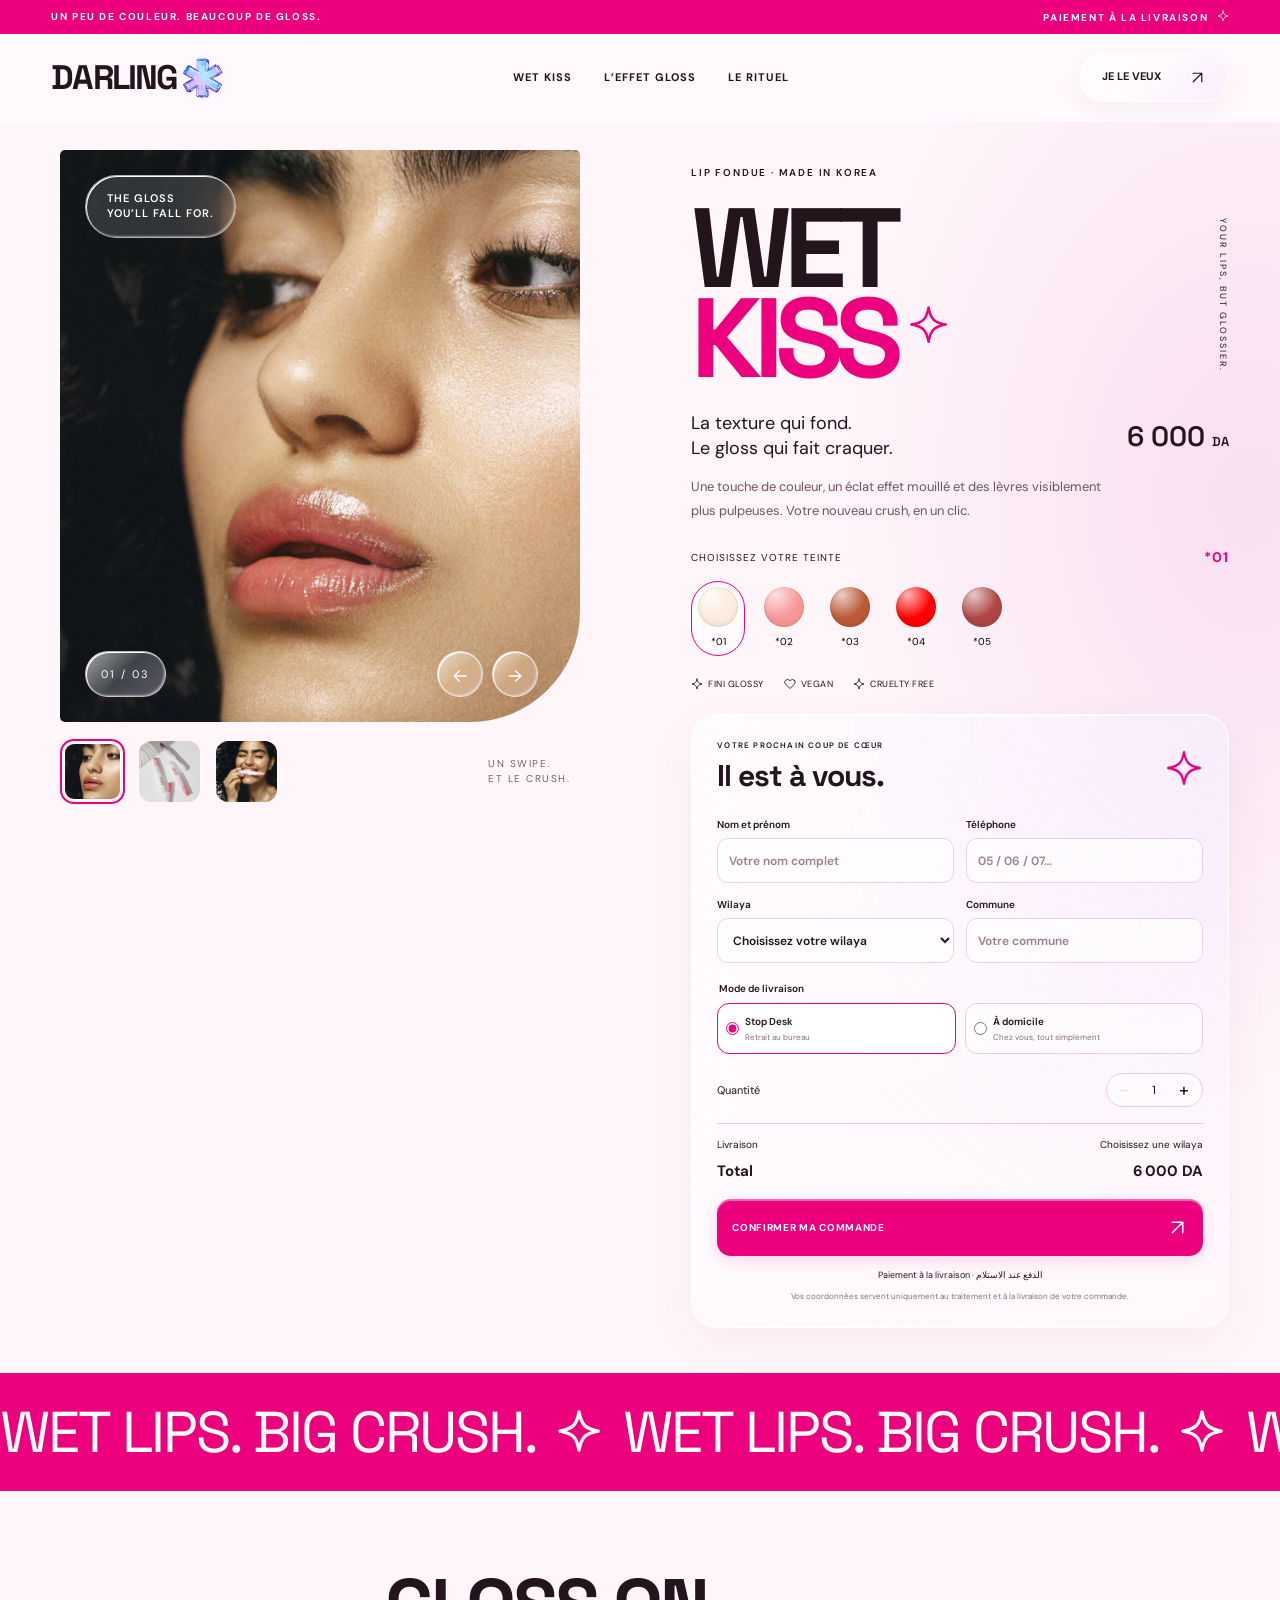
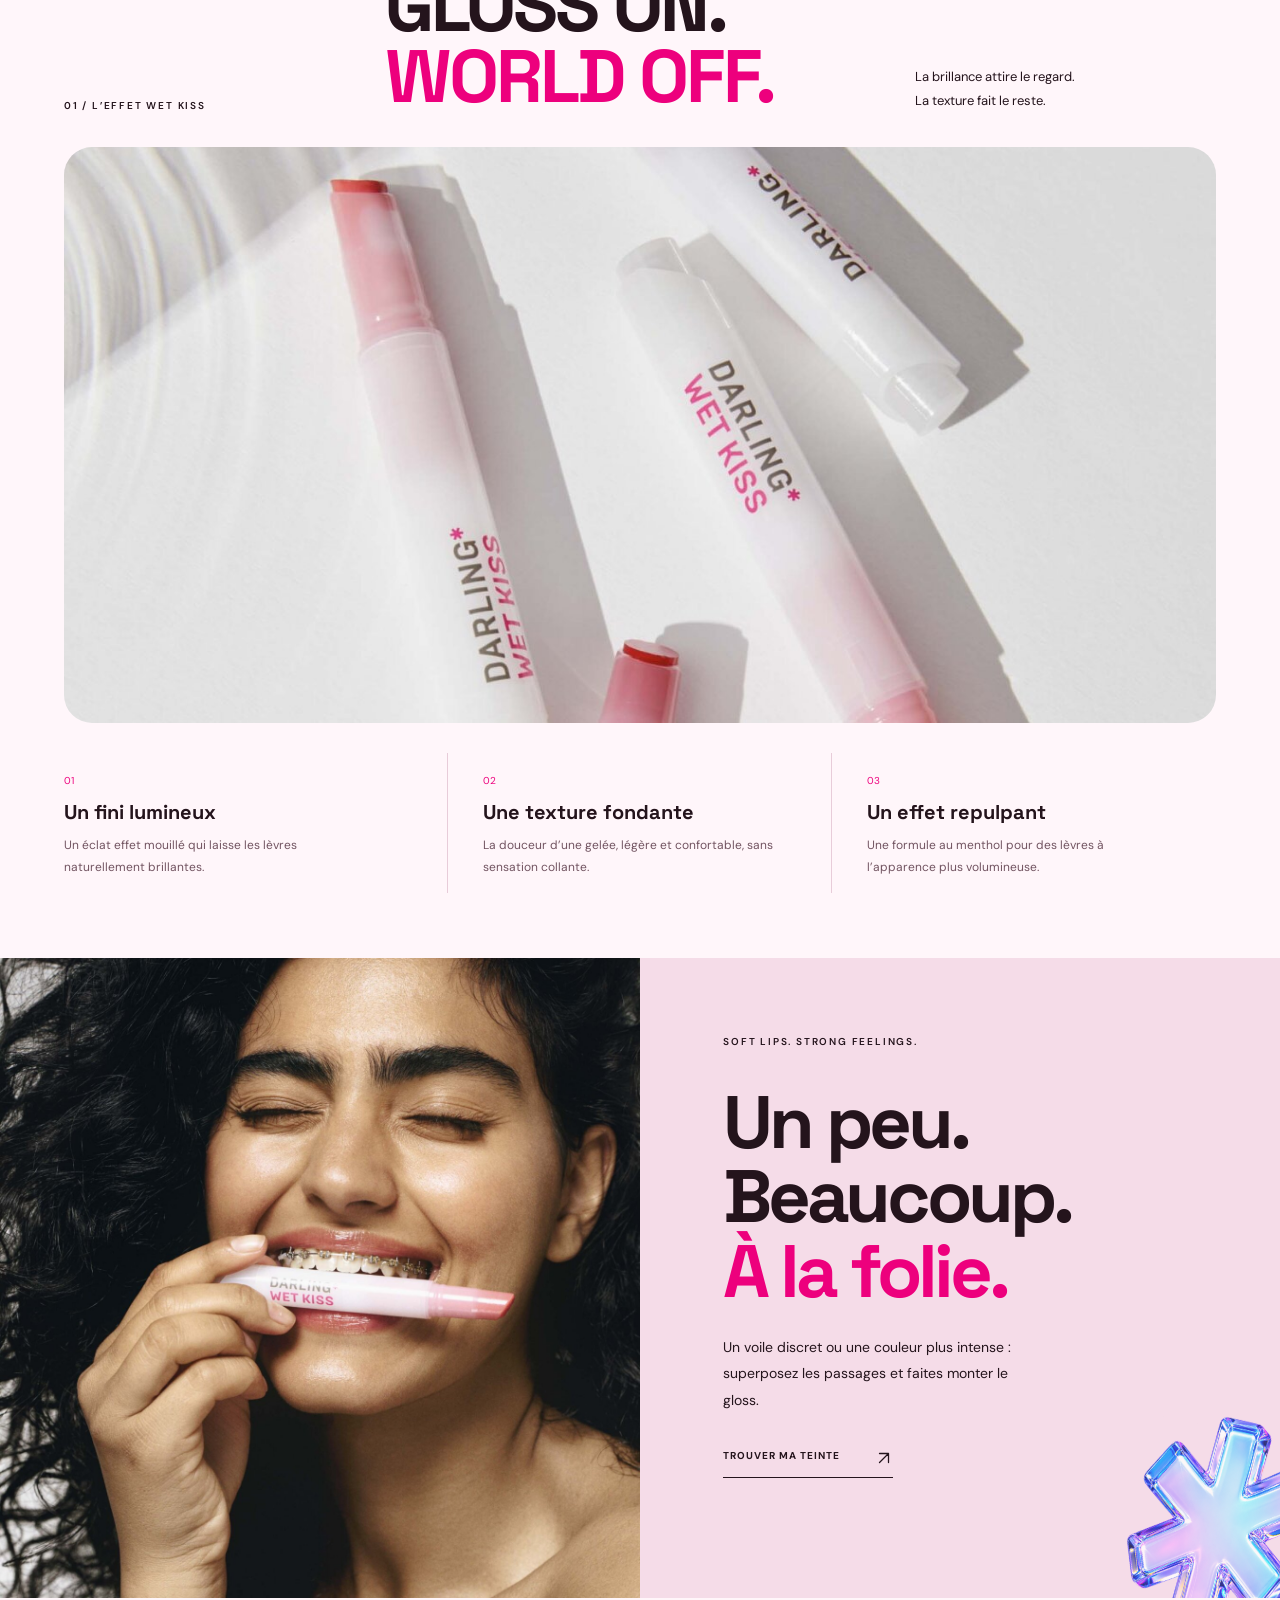
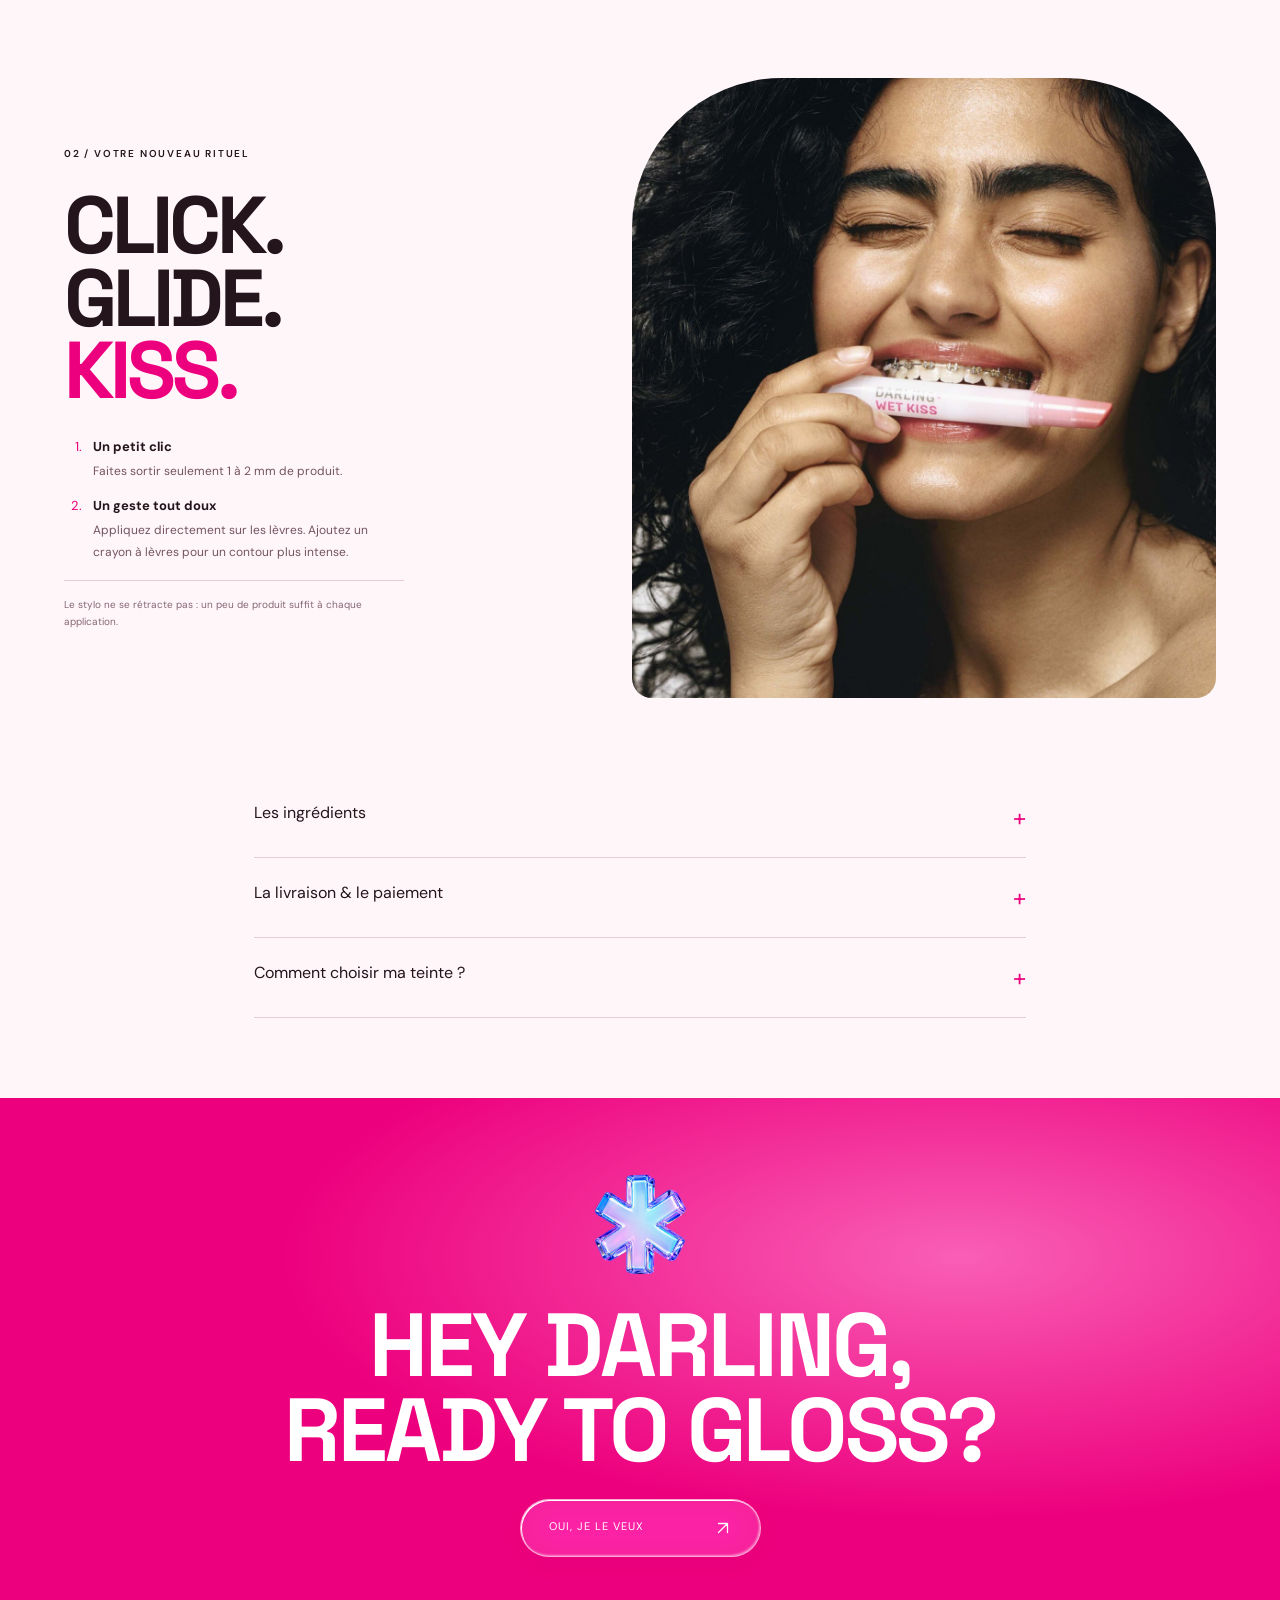
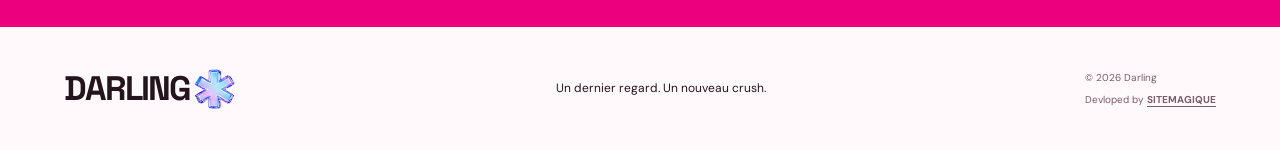
==== commit f7362db8: "Replace decorative glyphs and arrows with consistent SVG icons" ====
--- a/index.html
+++ b/index.html
@@ -5,53 +5,53 @@
   <title>Darling — Wet Kiss · Lip Fondue</title>
   <meta name="description" content="Wet Kiss par Darling. Une texture fondante, un fini glossy et cinq teintes à découvrir. 6 000 DA. Commandez en Algérie, paiement à la livraison.">
   <meta name="theme-color" content="#ef007f"><meta property="og:title" content="Darling — Wet Kiss"><meta property="og:description" content="La touche de gloss qui change tout. Découvrez votre teinte."><meta property="og:image" content="https://renolix.github.io/darling.github.io/assets/texture.jpg">
-  <link rel="icon" href="assets/darling-logo.png"><link rel="stylesheet" href="styles.css?v=2"><script src="config.js" defer></script><script src="app.js?v=2" defer></script>
+  <link rel="icon" href="assets/darling-logo.png"><link rel="stylesheet" href="styles.css?v=3"><script src="config.js" defer></script><script src="app.js?v=2" defer></script>
 </head>
 <body>
 <a class="skip" href="#produit">Aller au produit</a>
-<div class="announcement"><span>UN PEU DE COULEUR. BEAUCOUP DE GLOSS.</span><span>PAIEMENT À LA LIVRAISON ✧</span></div>
+<div class="announcement"><span>UN PEU DE COULEUR. BEAUCOUP DE GLOSS.</span><span>PAIEMENT À LA LIVRAISON <svg class="icon icon-sparkle" viewBox="0 0 24 24" fill="none" stroke="currentColor" stroke-width="1.7" stroke-linecap="round" stroke-linejoin="round" aria-hidden="true" focusable="false"><path d="M12 2c1.2 6.8 3.2 8.8 10 10-6.8 1.2-8.8 3.2-10 10C10.8 15.2 8.8 13.2 2 12c6.8-1.2 8.8-3.2 10-10Z"/></svg></span></div>
 <header class="header">
   <a class="wordmark" href="#" aria-label="Darling, accueil">DARLING<img src="assets/darling-logo.png" alt="" width="48" height="48"></a>
   <nav aria-label="Navigation principale"><a href="#produit">WET KISS</a><a href="#effet">L’EFFET GLOSS</a><a href="#rituel">LE RITUEL</a></nav>
-  <a class="nav-order glass" href="#commande">JE LE VEUX <span>↗</span></a>
+  <a class="nav-order glass" href="#commande">JE LE VEUX <span><svg class="icon icon-arrow" viewBox="0 0 24 24" fill="none" stroke="currentColor" stroke-width="1.7" stroke-linecap="round" stroke-linejoin="round" aria-hidden="true" focusable="false"><path d="M6 18 18 6M6 6h12v12"/></svg></span></a>
 </header>
 <main>
 <section class="product" id="produit">
   <div class="gallery">
     <div class="hero-photo"><img id="hero" src="assets/wet-kiss.jpg" alt="Wet Kiss : fini brillant sur les lèvres" fetchpriority="high" width="1350" height="1350">
       <div class="photo-label glass">THE GLOSS<br>YOU’LL FALL FOR.</div>
-      <div class="gallery-bottom"><span class="glass photo-counter" id="photo-counter">01 / 03</span><div class="arrows"><button class="glass" id="prev" aria-label="Photo précédente">←</button><button class="glass" id="next" aria-label="Photo suivante">→</button></div></div>
+      <div class="gallery-bottom"><span class="glass photo-counter" id="photo-counter">01 / 03</span><div class="arrows"><button class="glass" id="prev" aria-label="Photo précédente"><svg class="icon icon-left" viewBox="0 0 24 24" fill="none" stroke="currentColor" stroke-width="1.7" stroke-linecap="round" stroke-linejoin="round" aria-hidden="true" focusable="false"><path d="M19 12H5m6-6-6 6 6 6"/></svg></button><button class="glass" id="next" aria-label="Photo suivante"><svg class="icon icon-right" viewBox="0 0 24 24" fill="none" stroke="currentColor" stroke-width="1.7" stroke-linecap="round" stroke-linejoin="round" aria-hidden="true" focusable="false"><path d="M5 12h14m-6-6 6 6-6 6"/></svg></button></div></div>
     </div>
     <div class="thumbs" aria-label="Photos Wet Kiss"><button class="thumb active" data-photo="0" aria-label="Voir le fini sur les lèvres" aria-pressed="true"><img src="assets/wet-kiss.jpg" alt="" width="80" height="80"></button><button class="thumb" data-photo="1" aria-label="Voir le produit" aria-pressed="false"><img src="assets/model.jpg" alt="" width="80" height="80"></button><button class="thumb" data-photo="2" aria-label="Voir Wet Kiss en main" aria-pressed="false"><img src="assets/texture.jpg" alt="" width="80" height="80"></button><span>UN SWIPE.<br>ET LE CRUSH.</span></div>
   </div>
   <div class="product-info">
     <p class="eyebrow">LIP FONDUE · MADE IN KOREA</p>
-    <div class="title-line"><h1>WET<br><span>KISS</span><sup>✳</sup></h1><span class="vertical-note">YOUR LIPS, BUT GLOSSIER.</span></div>
+    <div class="title-line"><h1>WET<br><span>KISS</span><sup><svg class="icon icon-sparkle" viewBox="0 0 24 24" fill="none" stroke="currentColor" stroke-width="1.7" stroke-linecap="round" stroke-linejoin="round" aria-hidden="true" focusable="false"><path d="M12 2c1.2 6.8 3.2 8.8 10 10-6.8 1.2-8.8 3.2-10 10C10.8 15.2 8.8 13.2 2 12c6.8-1.2 8.8-3.2 10-10Z"/></svg></sup></h1><span class="vertical-note">YOUR LIPS, BUT GLOSSIER.</span></div>
     <div class="intro"><p>La texture qui fond.<br>Le gloss qui fait craquer.</p><div class="price">6 000 <span>DA</span></div></div>
     <p class="description">Une touche de couleur, un éclat effet mouillé et des lèvres visiblement plus pulpeuses. Votre nouveau crush, en un clic.</p>
     <div class="shade-heading"><span>CHOISISSEZ VOTRE TEINTE</span><strong id="shade-name">*01</strong></div>
     <div class="swatches" role="group" aria-label="Choisir une teinte"><button data-shade="0" class="swatch active" style="--shade:#fdecdd" aria-label="Teinte 01" aria-pressed="true"><i></i><span>*01</span></button><button data-shade="1" class="swatch" style="--shade:#f79797" aria-label="Teinte 02" aria-pressed="false"><i></i><span>*02</span></button><button data-shade="2" class="swatch" style="--shade:#bc5938" aria-label="Teinte 03" aria-pressed="false"><i></i><span>*03</span></button><button data-shade="3" class="swatch" style="--shade:#ff0000" aria-label="Teinte 04" aria-pressed="false"><i></i><span>*04</span></button><button data-shade="4" class="swatch" style="--shade:#ae4646" aria-label="Teinte 05" aria-pressed="false"><i></i><span>*05</span></button></div>
-    <div class="perks"><span>✳ FINI GLOSSY</span><span>♡ VEGAN</span><span>✧ CRUELTY FREE</span></div>
+    <div class="perks"><span><svg class="icon icon-sparkle" viewBox="0 0 24 24" fill="none" stroke="currentColor" stroke-width="1.7" stroke-linecap="round" stroke-linejoin="round" aria-hidden="true" focusable="false"><path d="M12 2c1.2 6.8 3.2 8.8 10 10-6.8 1.2-8.8 3.2-10 10C10.8 15.2 8.8 13.2 2 12c6.8-1.2 8.8-3.2 10-10Z"/></svg> FINI GLOSSY</span><span><svg class="icon icon-heart" viewBox="0 0 24 24" fill="none" stroke="currentColor" stroke-width="1.7" stroke-linecap="round" stroke-linejoin="round" aria-hidden="true" focusable="false"><path d="M20.8 4.6a5.5 5.5 0 0 0-7.8 0L12 5.7l-1.1-1.1a5.5 5.5 0 0 0-7.8 7.8L12 21l8.8-8.6a5.5 5.5 0 0 0 0-7.8Z"/></svg> VEGAN</span><span><svg class="icon icon-sparkle" viewBox="0 0 24 24" fill="none" stroke="currentColor" stroke-width="1.7" stroke-linecap="round" stroke-linejoin="round" aria-hidden="true" focusable="false"><path d="M12 2c1.2 6.8 3.2 8.8 10 10-6.8 1.2-8.8 3.2-10 10C10.8 15.2 8.8 13.2 2 12c6.8-1.2 8.8-3.2 10-10Z"/></svg> CRUELTY FREE</span></div>
     <form id="commande" class="order glass" action="https://api.web3forms.com/submit" method="POST">
-      <div class="order-heading"><div><p class="eyebrow">VOTRE PROCHAIN COUP DE CŒUR</p><h2>Il est à vous.</h2></div><span class="order-star">✳</span></div>
+      <div class="order-heading"><div><p class="eyebrow">VOTRE PROCHAIN COUP DE CŒUR</p><h2>Il est à vous.</h2></div><span class="order-star"><svg class="icon icon-sparkle" viewBox="0 0 24 24" fill="none" stroke="currentColor" stroke-width="1.7" stroke-linecap="round" stroke-linejoin="round" aria-hidden="true" focusable="false"><path d="M12 2c1.2 6.8 3.2 8.8 10 10-6.8 1.2-8.8 3.2-10 10C10.8 15.2 8.8 13.2 2 12c6.8-1.2 8.8-3.2 10-10Z"/></svg></span></div>
       <input type="hidden" name="access_key" id="access-key"><input type="hidden" name="subject" value="Nouvelle commande Darling — Wet Kiss"><input type="hidden" name="from_name" value="Darling"><input type="hidden" name="Produit" value="Darling Wet Kiss"><input type="hidden" name="Teinte" id="order-shade"><input type="hidden" name="Quantité" id="order-quantity"><input type="hidden" name="Prix unitaire" value="6000 DA"><input type="hidden" name="Livraison" id="order-shipping"><input type="hidden" name="Total" id="order-total"><input type="checkbox" name="botcheck" class="honeypot" tabindex="-1" aria-hidden="true">
       <div class="form-grid"><label>Nom et prénom<input required name="Nom complet" autocomplete="name" placeholder="Votre nom complet" maxlength="100"></label><label>Téléphone<input required name="Téléphone" autocomplete="tel" inputmode="tel" type="tel" pattern="(?:0[567][0-9 ]{8,12}|\+213[567][0-9 ]{8,12})" placeholder="05 / 06 / 07…" title="Numéro algérien : 05, 06 ou 07 suivi de 8 chiffres, ou +213" maxlength="18"></label><label>Wilaya<select name="Wilaya" id="wilaya" required><option value="">Choisissez votre wilaya</option></select></label><label>Commune<input required name="Commune" autocomplete="address-level2" placeholder="Votre commune" maxlength="100"></label></div>
       <fieldset class="delivery"><legend>Mode de livraison</legend><label><input type="radio" name="Mode de livraison" value="Stop Desk" checked><span>Stop Desk <small>Retrait au bureau</small></span></label><label><input type="radio" name="Mode de livraison" value="Domicile"><span>À domicile <small>Chez vous, tout simplement</small></span></label></fieldset>
       <label id="address-wrap" hidden>Adresse de livraison<input id="address" name="Adresse" autocomplete="street-address" placeholder="Rue, numéro, bâtiment…" maxlength="240" disabled></label>
       <div class="quantity-row"><span>Quantité</span><div class="quantity"><button type="button" id="minus" aria-label="Diminuer la quantité">−</button><output id="quantity" aria-live="polite">1</output><button type="button" id="plus" aria-label="Augmenter la quantité">+</button></div></div>
       <div class="totals"><span>Livraison <span id="shipping-price">Choisissez une wilaya</span></span><strong>Total <span id="total-price">6 000 DA</span></strong></div>
-      <button class="submit" type="submit" id="submit"><span>CONFIRMER MA COMMANDE</span><span>↗</span></button><p id="status" role="status" aria-live="polite" hidden></p>
+      <button class="submit" type="submit" id="submit"><span>CONFIRMER MA COMMANDE</span><span><svg class="icon icon-arrow" viewBox="0 0 24 24" fill="none" stroke="currentColor" stroke-width="1.7" stroke-linecap="round" stroke-linejoin="round" aria-hidden="true" focusable="false"><path d="M6 18 18 6M6 6h12v12"/></svg></span></button><p id="status" role="status" aria-live="polite" hidden></p>
       <p class="payment-note">Paiement à la livraison · الدفع عند الاستلام</p><p class="privacy-note">Vos coordonnées servent uniquement au traitement et à la livraison de votre commande.</p>
     </form>
   </div>
 </section>
-<div class="marquee" aria-hidden="true"><span>WET LIPS. BIG CRUSH. ✳ WET LIPS. BIG CRUSH. ✳ WET LIPS. BIG CRUSH. ✳</span></div>
+<div class="marquee" aria-hidden="true"><span>WET LIPS. BIG CRUSH. <svg class="icon icon-sparkle" viewBox="0 0 24 24" fill="none" stroke="currentColor" stroke-width="1.7" stroke-linecap="round" stroke-linejoin="round" aria-hidden="true" focusable="false"><path d="M12 2c1.2 6.8 3.2 8.8 10 10-6.8 1.2-8.8 3.2-10 10C10.8 15.2 8.8 13.2 2 12c6.8-1.2 8.8-3.2 10-10Z"/></svg> WET LIPS. BIG CRUSH. <svg class="icon icon-sparkle" viewBox="0 0 24 24" fill="none" stroke="currentColor" stroke-width="1.7" stroke-linecap="round" stroke-linejoin="round" aria-hidden="true" focusable="false"><path d="M12 2c1.2 6.8 3.2 8.8 10 10-6.8 1.2-8.8 3.2-10 10C10.8 15.2 8.8 13.2 2 12c6.8-1.2 8.8-3.2 10-10Z"/></svg> WET LIPS. BIG CRUSH. <svg class="icon icon-sparkle" viewBox="0 0 24 24" fill="none" stroke="currentColor" stroke-width="1.7" stroke-linecap="round" stroke-linejoin="round" aria-hidden="true" focusable="false"><path d="M12 2c1.2 6.8 3.2 8.8 10 10-6.8 1.2-8.8 3.2-10 10C10.8 15.2 8.8 13.2 2 12c6.8-1.2 8.8-3.2 10-10Z"/></svg></span></div>
 <section class="film-section" id="effet"><div class="section-heading"><p class="eyebrow">01 / L’EFFET WET KISS</p><h2>GLOSS ON.<br><span>WORLD OFF.</span></h2><p>La brillance attire le regard.<br>La texture fait le reste.</p></div><div class="film-frame"><video class="product-video" muted loop playsinline disablepictureinpicture disableremoteplayback preload="none" poster="assets/model.jpg" data-desktop="assets/finish.mp4" data-mobile="assets/finish-mobile.mp4" aria-label="Vidéo originale Wet Kiss : texture et fini glossy"></video></div><div class="benefits"><div><span>01</span><h3>Un fini lumineux</h3><p>Un éclat effet mouillé qui laisse les lèvres naturellement brillantes.</p></div><div><span>02</span><h3>Une texture fondante</h3><p>La douceur d’une gelée, légère et confortable, sans sensation collante.</p></div><div><span>03</span><h3>Un effet repulpant</h3><p>Une formule au menthol pour des lèvres à l’apparence plus volumineuse.</p></div></div></section>
-<section class="editorial"><div class="editorial-image"><img src="assets/texture.jpg" alt="Le stylo Wet Kiss rose, présenté par le modèle de la campagne" loading="lazy" width="1350" height="1350"></div><div class="editorial-copy"><p class="eyebrow">SOFT LIPS. STRONG FEELINGS.</p><h2>Un peu.<br>Beaucoup.<br><em>À la folie.</em></h2><p>Un voile discret ou une couleur plus intense : superposez les passages et faites monter le gloss.</p><a href="#commande" class="text-link">TROUVER MA TEINTE <span>↗</span></a><img src="assets/darling-logo.png" alt="" loading="lazy" class="editorial-star" width="240" height="240"></div></section>
+<section class="editorial"><div class="editorial-image"><img src="assets/texture.jpg" alt="Le stylo Wet Kiss rose, présenté par le modèle de la campagne" loading="lazy" width="1350" height="1350"></div><div class="editorial-copy"><p class="eyebrow">SOFT LIPS. STRONG FEELINGS.</p><h2>Un peu.<br>Beaucoup.<br><em>À la folie.</em></h2><p>Un voile discret ou une couleur plus intense : superposez les passages et faites monter le gloss.</p><a href="#commande" class="text-link">TROUVER MA TEINTE <span><svg class="icon icon-arrow" viewBox="0 0 24 24" fill="none" stroke="currentColor" stroke-width="1.7" stroke-linecap="round" stroke-linejoin="round" aria-hidden="true" focusable="false"><path d="M6 18 18 6M6 6h12v12"/></svg></span></a><img src="assets/darling-logo.png" alt="" loading="lazy" class="editorial-star" width="240" height="240"></div></section>
 <section class="ritual" id="rituel"><div class="ritual-copy"><p class="eyebrow">02 / VOTRE NOUVEAU RITUEL</p><h2>CLICK.<br>GLIDE.<br><em>KISS.</em></h2><ol><li><b>Un petit clic</b><p>Faites sortir seulement 1 à 2 mm de produit.</p></li><li><b>Un geste tout doux</b><p>Appliquez directement sur les lèvres. Ajoutez un crayon à lèvres pour un contour plus intense.</p></li></ol><p class="tip">Le stylo ne se rétracte pas : un peu de produit suffit à chaque application.</p></div><div class="ritual-video"><video class="product-video" muted loop playsinline disablepictureinpicture disableremoteplayback preload="none" poster="assets/texture.jpg" data-desktop="assets/application.mp4" data-mobile="assets/application-mobile.mp4" aria-label="Vidéo originale : comment appliquer Wet Kiss"></video></div></section>
 <section class="details"><details><summary>Les ingrédients <span>+</span></summary><p id="ingredients"></p></details><details><summary>La livraison & le paiement <span>+</span></summary><p>Choisissez votre wilaya puis le retrait Stop Desk ou la livraison à domicile. Les frais et le total s’affichent avant confirmation. Le règlement se fait à la réception de votre commande.</p></details><details><summary>Comment choisir ma teinte ? <span>+</span></summary><p>Sélectionnez l’une des cinq teintes *01 à *05 au-dessus du formulaire. Votre choix est inclus dans votre commande. Le rendu dépend de la couleur naturelle de vos lèvres et de votre écran.</p></details></section>
-<section class="last-call"><img src="assets/darling-logo.png" alt="" width="110" height="110" loading="lazy"><h2>HEY DARLING,<br>READY TO GLOSS?</h2><a class="glass" href="#commande">OUI, JE LE VEUX <span>↗</span></a></section>
+<section class="last-call"><img src="assets/darling-logo.png" alt="" width="110" height="110" loading="lazy"><h2>HEY DARLING,<br>READY TO GLOSS?</h2><a class="glass" href="#commande">OUI, JE LE VEUX <span><svg class="icon icon-arrow" viewBox="0 0 24 24" fill="none" stroke="currentColor" stroke-width="1.7" stroke-linecap="round" stroke-linejoin="round" aria-hidden="true" focusable="false"><path d="M6 18 18 6M6 6h12v12"/></svg></span></a></section>
 </main>
 <footer><a class="wordmark" href="#">DARLING<img src="assets/darling-logo.png" width="48" height="48" alt=""></a><span>Un dernier regard. Un nouveau crush.</span><small>© <span id="year">2026</span> Darling<span class="footer-credit">Devloped by <a href="https://sitemagique.com" target="_blank" rel="noopener noreferrer">SITEMAGIQUE</a></span></small></footer>
-<div class="mobile-buy glass"><div><b>WET KISS</b><span>6 000 DA · <span id="mobile-shade">*01</span></span></div><a href="#commande">COMMANDER ↗</a></div>
+<div class="mobile-buy glass"><div><b>WET KISS</b><span>6 000 DA · <span id="mobile-shade">*01</span></span></div><a href="#commande">COMMANDER <svg class="icon icon-arrow" viewBox="0 0 24 24" fill="none" stroke="currentColor" stroke-width="1.7" stroke-linecap="round" stroke-linejoin="round" aria-hidden="true" focusable="false"><path d="M6 18 18 6M6 6h12v12"/></svg></a></div>
 </body></html>
--- a/styles.css
+++ b/styles.css
@@ -5,3 +5,6 @@
 /* Scoped product-gallery and video refinements. */
 @media(min-width:701px){.gallery{width:82%;max-width:520px;justify-self:center;padding:28px 0}.hero-photo{aspect-ratio:1/1.1}}
 .product-video{pointer-events:none}.product-video::-webkit-media-controls{display:none!important}.footer-credit{display:block;margin-top:9px}.footer-credit a{font-weight:700;text-decoration:underline;text-underline-offset:3px}.footer-credit a:hover{color:var(--pink)}
+
+/* Vector icons share precise strokes across devices. */
+.icon{display:inline-block;width:1em;height:1em;vertical-align:-.125em;flex-shrink:0;overflow:visible}.title-line sup .icon{width:.85em;height:.85em;stroke-width:1.45}.order-star{display:flex;align-items:center}.order-star .icon{width:38px;height:38px;stroke-width:1.45}.nav-order>span,.submit>span:last-child,.text-link>span,.last-call a>span{display:inline-flex;align-items:center}.nav-order .icon{width:17px;height:17px}.submit .icon{width:21px;height:21px}.text-link .icon,.last-call a .icon{width:18px;height:18px}.arrows .icon{width:20px;height:20px;vertical-align:middle}.perks>span{display:inline-flex;align-items:center;gap:5px}.perks .icon{width:12px;height:12px}.announcement .icon{width:12px;height:12px;margin-left:5px}.marquee .icon{width:.8em;height:.8em;margin:0 .14em;vertical-align:-.04em}.mobile-buy a{display:inline-flex;align-items:center;gap:8px}.mobile-buy a .icon{width:14px;height:14px}.thanks a .icon{width:16px;height:16px;margin-left:6px}
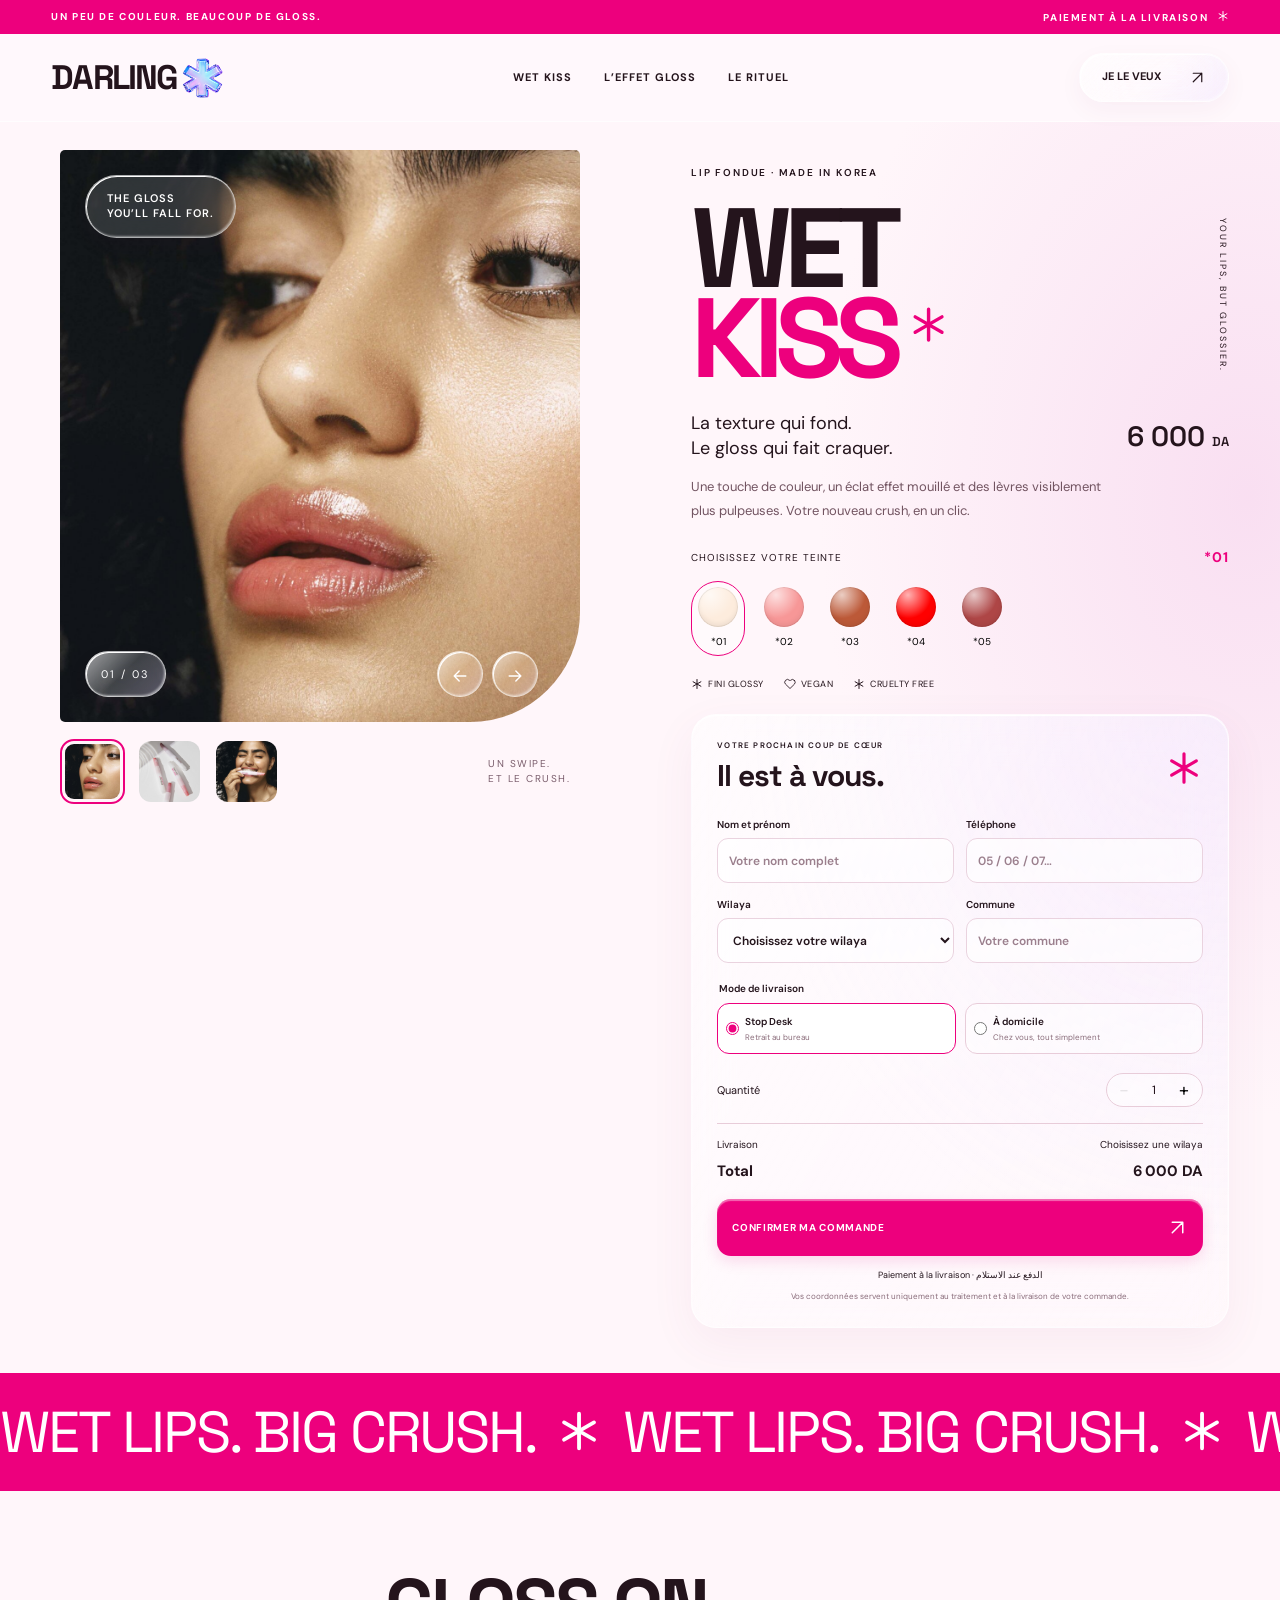
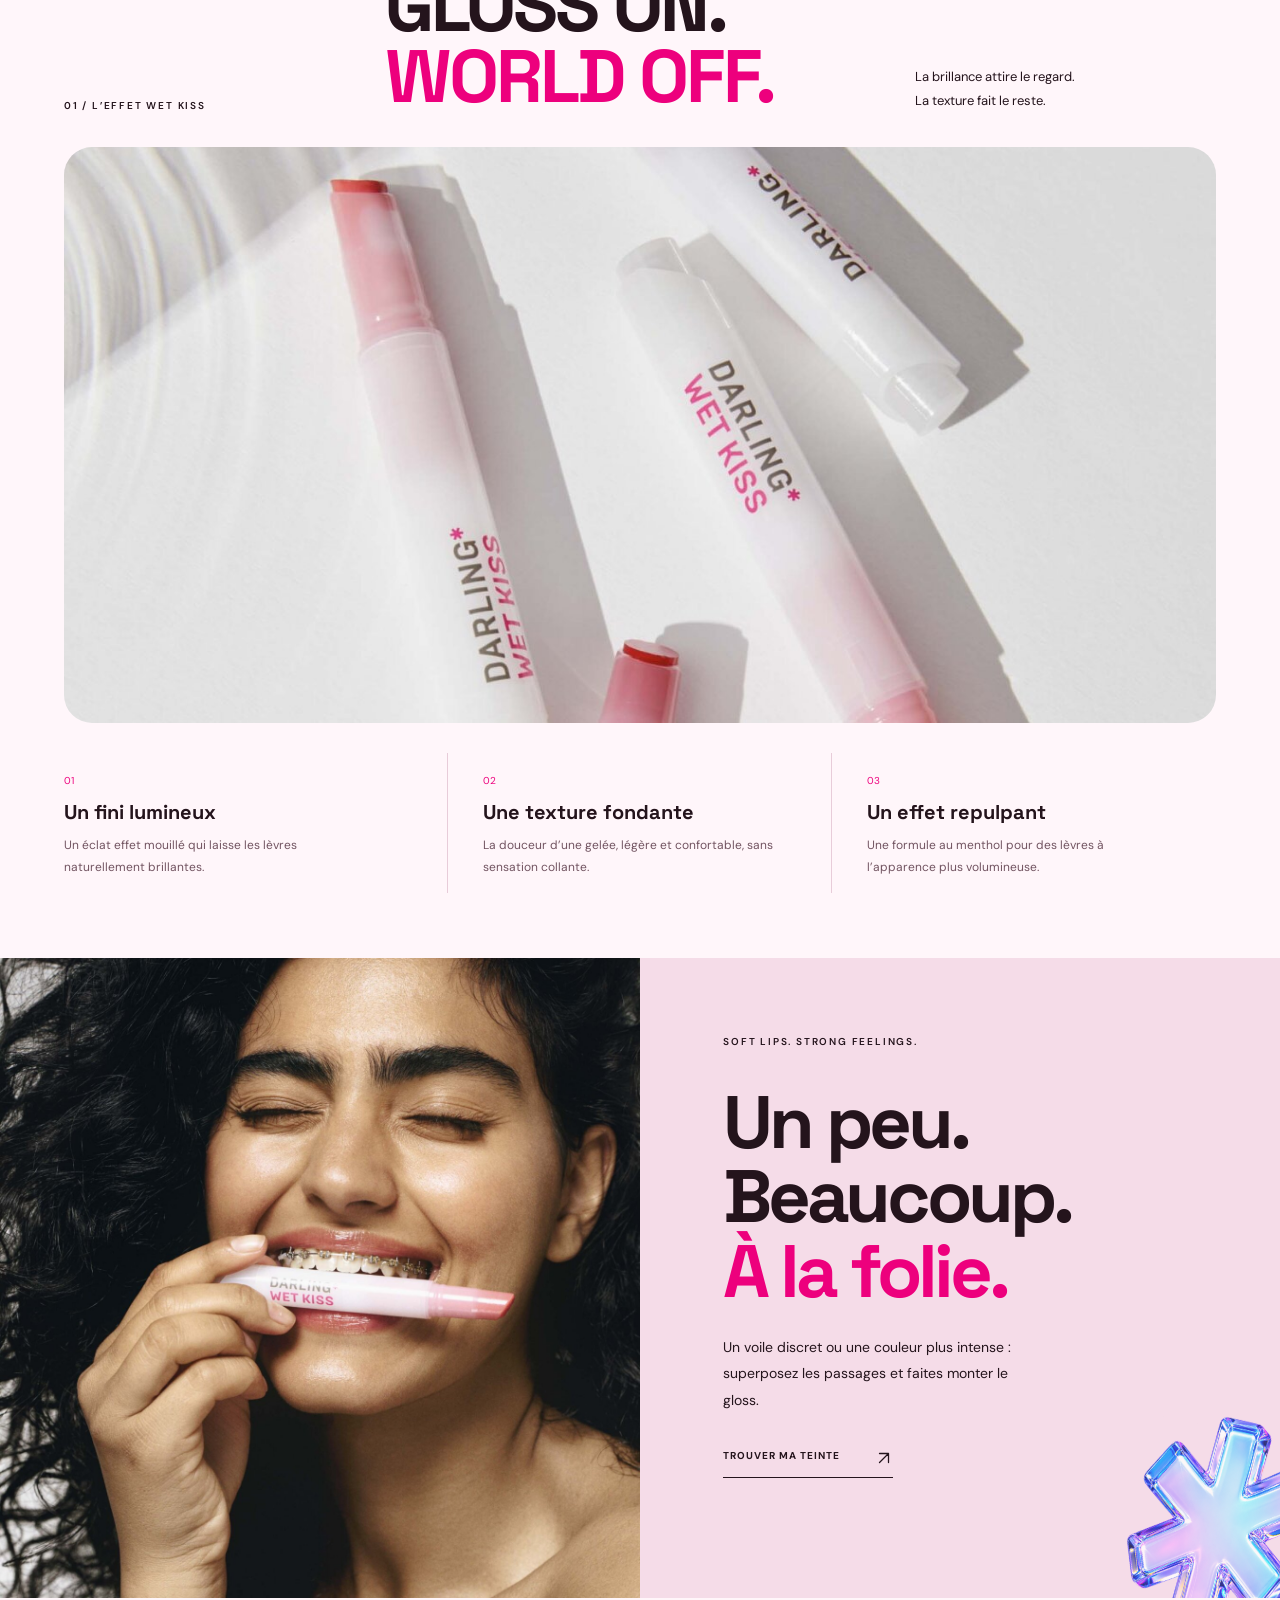
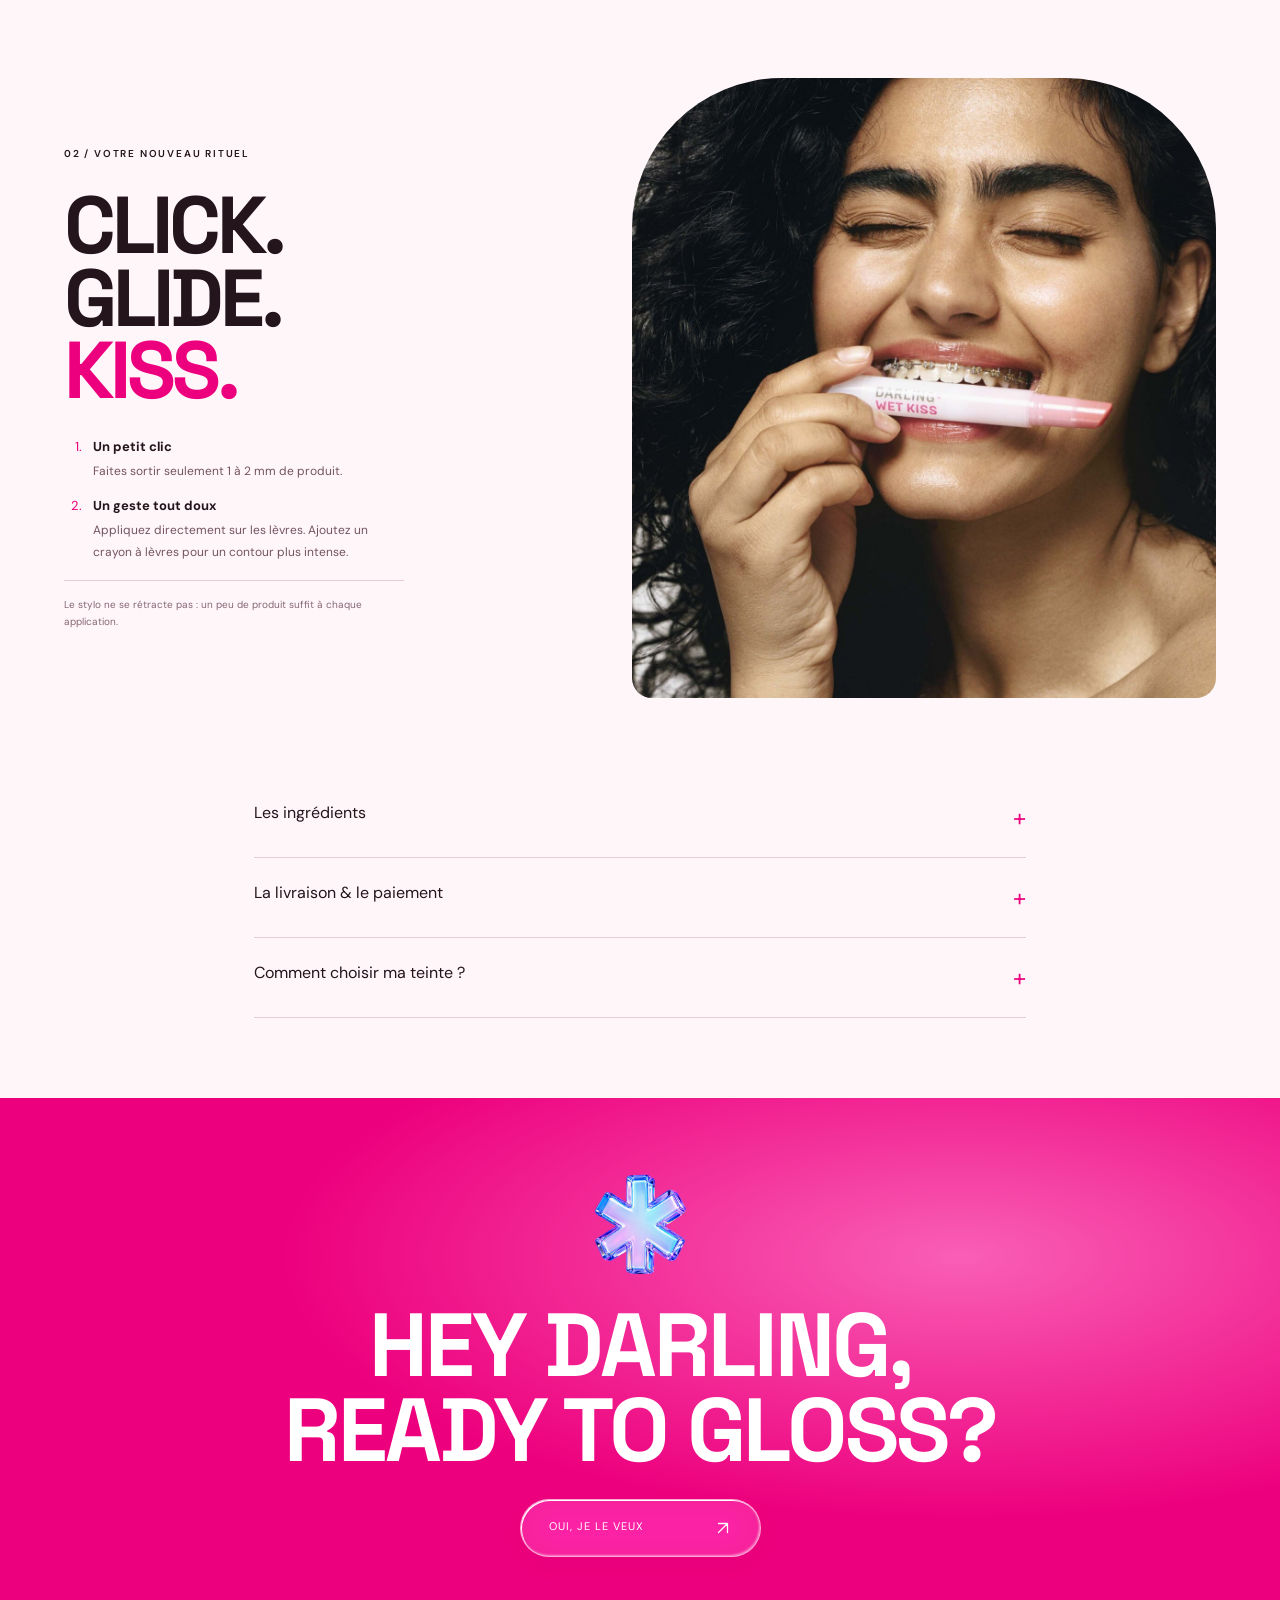
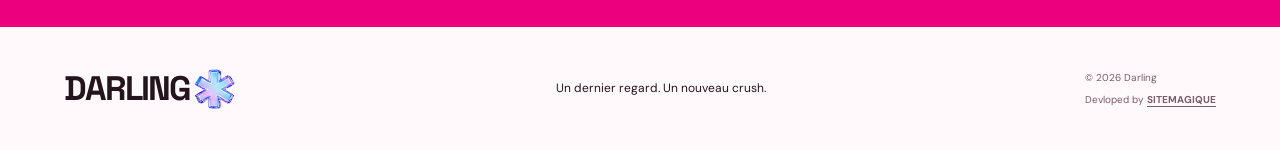
==== commit 223aeeb2: "Use six-point SVG asterisk motif" ====
--- a/index.html
+++ b/index.html
@@ -5,11 +5,11 @@
   <title>Darling — Wet Kiss · Lip Fondue</title>
   <meta name="description" content="Wet Kiss par Darling. Une texture fondante, un fini glossy et cinq teintes à découvrir. 6 000 DA. Commandez en Algérie, paiement à la livraison.">
   <meta name="theme-color" content="#ef007f"><meta property="og:title" content="Darling — Wet Kiss"><meta property="og:description" content="La touche de gloss qui change tout. Découvrez votre teinte."><meta property="og:image" content="https://renolix.github.io/darling.github.io/assets/texture.jpg">
-  <link rel="icon" href="assets/darling-logo.png"><link rel="stylesheet" href="styles.css?v=3"><script src="config.js" defer></script><script src="app.js?v=2" defer></script>
+  <link rel="icon" href="assets/darling-logo.png"><link rel="stylesheet" href="styles.css?v=4"><script src="config.js" defer></script><script src="app.js?v=2" defer></script>
 </head>
 <body>
 <a class="skip" href="#produit">Aller au produit</a>
-<div class="announcement"><span>UN PEU DE COULEUR. BEAUCOUP DE GLOSS.</span><span>PAIEMENT À LA LIVRAISON <svg class="icon icon-sparkle" viewBox="0 0 24 24" fill="none" stroke="currentColor" stroke-width="1.7" stroke-linecap="round" stroke-linejoin="round" aria-hidden="true" focusable="false"><path d="M12 2c1.2 6.8 3.2 8.8 10 10-6.8 1.2-8.8 3.2-10 10C10.8 15.2 8.8 13.2 2 12c6.8-1.2 8.8-3.2 10-10Z"/></svg></span></div>
+<div class="announcement"><span>UN PEU DE COULEUR. BEAUCOUP DE GLOSS.</span><span>PAIEMENT À LA LIVRAISON <svg class="icon icon-asterisk" viewBox="0 0 24 24" fill="none" stroke="currentColor" stroke-width="1.7" stroke-linecap="round" stroke-linejoin="round" aria-hidden="true" focusable="false"><path d="M12 3v18M4.2 7.5l15.6 9M4.2 16.5l15.6-9"/></svg></span></div>
 <header class="header">
   <a class="wordmark" href="#" aria-label="Darling, accueil">DARLING<img src="assets/darling-logo.png" alt="" width="48" height="48"></a>
   <nav aria-label="Navigation principale"><a href="#produit">WET KISS</a><a href="#effet">L’EFFET GLOSS</a><a href="#rituel">LE RITUEL</a></nav>
@@ -26,14 +26,14 @@
   </div>
   <div class="product-info">
     <p class="eyebrow">LIP FONDUE · MADE IN KOREA</p>
-    <div class="title-line"><h1>WET<br><span>KISS</span><sup><svg class="icon icon-sparkle" viewBox="0 0 24 24" fill="none" stroke="currentColor" stroke-width="1.7" stroke-linecap="round" stroke-linejoin="round" aria-hidden="true" focusable="false"><path d="M12 2c1.2 6.8 3.2 8.8 10 10-6.8 1.2-8.8 3.2-10 10C10.8 15.2 8.8 13.2 2 12c6.8-1.2 8.8-3.2 10-10Z"/></svg></sup></h1><span class="vertical-note">YOUR LIPS, BUT GLOSSIER.</span></div>
+    <div class="title-line"><h1>WET<br><span>KISS</span><sup><svg class="icon icon-asterisk" viewBox="0 0 24 24" fill="none" stroke="currentColor" stroke-width="1.7" stroke-linecap="round" stroke-linejoin="round" aria-hidden="true" focusable="false"><path d="M12 3v18M4.2 7.5l15.6 9M4.2 16.5l15.6-9"/></svg></sup></h1><span class="vertical-note">YOUR LIPS, BUT GLOSSIER.</span></div>
     <div class="intro"><p>La texture qui fond.<br>Le gloss qui fait craquer.</p><div class="price">6 000 <span>DA</span></div></div>
     <p class="description">Une touche de couleur, un éclat effet mouillé et des lèvres visiblement plus pulpeuses. Votre nouveau crush, en un clic.</p>
     <div class="shade-heading"><span>CHOISISSEZ VOTRE TEINTE</span><strong id="shade-name">*01</strong></div>
     <div class="swatches" role="group" aria-label="Choisir une teinte"><button data-shade="0" class="swatch active" style="--shade:#fdecdd" aria-label="Teinte 01" aria-pressed="true"><i></i><span>*01</span></button><button data-shade="1" class="swatch" style="--shade:#f79797" aria-label="Teinte 02" aria-pressed="false"><i></i><span>*02</span></button><button data-shade="2" class="swatch" style="--shade:#bc5938" aria-label="Teinte 03" aria-pressed="false"><i></i><span>*03</span></button><button data-shade="3" class="swatch" style="--shade:#ff0000" aria-label="Teinte 04" aria-pressed="false"><i></i><span>*04</span></button><button data-shade="4" class="swatch" style="--shade:#ae4646" aria-label="Teinte 05" aria-pressed="false"><i></i><span>*05</span></button></div>
-    <div class="perks"><span><svg class="icon icon-sparkle" viewBox="0 0 24 24" fill="none" stroke="currentColor" stroke-width="1.7" stroke-linecap="round" stroke-linejoin="round" aria-hidden="true" focusable="false"><path d="M12 2c1.2 6.8 3.2 8.8 10 10-6.8 1.2-8.8 3.2-10 10C10.8 15.2 8.8 13.2 2 12c6.8-1.2 8.8-3.2 10-10Z"/></svg> FINI GLOSSY</span><span><svg class="icon icon-heart" viewBox="0 0 24 24" fill="none" stroke="currentColor" stroke-width="1.7" stroke-linecap="round" stroke-linejoin="round" aria-hidden="true" focusable="false"><path d="M20.8 4.6a5.5 5.5 0 0 0-7.8 0L12 5.7l-1.1-1.1a5.5 5.5 0 0 0-7.8 7.8L12 21l8.8-8.6a5.5 5.5 0 0 0 0-7.8Z"/></svg> VEGAN</span><span><svg class="icon icon-sparkle" viewBox="0 0 24 24" fill="none" stroke="currentColor" stroke-width="1.7" stroke-linecap="round" stroke-linejoin="round" aria-hidden="true" focusable="false"><path d="M12 2c1.2 6.8 3.2 8.8 10 10-6.8 1.2-8.8 3.2-10 10C10.8 15.2 8.8 13.2 2 12c6.8-1.2 8.8-3.2 10-10Z"/></svg> CRUELTY FREE</span></div>
+    <div class="perks"><span><svg class="icon icon-asterisk" viewBox="0 0 24 24" fill="none" stroke="currentColor" stroke-width="1.7" stroke-linecap="round" stroke-linejoin="round" aria-hidden="true" focusable="false"><path d="M12 3v18M4.2 7.5l15.6 9M4.2 16.5l15.6-9"/></svg> FINI GLOSSY</span><span><svg class="icon icon-heart" viewBox="0 0 24 24" fill="none" stroke="currentColor" stroke-width="1.7" stroke-linecap="round" stroke-linejoin="round" aria-hidden="true" focusable="false"><path d="M20.8 4.6a5.5 5.5 0 0 0-7.8 0L12 5.7l-1.1-1.1a5.5 5.5 0 0 0-7.8 7.8L12 21l8.8-8.6a5.5 5.5 0 0 0 0-7.8Z"/></svg> VEGAN</span><span><svg class="icon icon-asterisk" viewBox="0 0 24 24" fill="none" stroke="currentColor" stroke-width="1.7" stroke-linecap="round" stroke-linejoin="round" aria-hidden="true" focusable="false"><path d="M12 3v18M4.2 7.5l15.6 9M4.2 16.5l15.6-9"/></svg> CRUELTY FREE</span></div>
     <form id="commande" class="order glass" action="https://api.web3forms.com/submit" method="POST">
-      <div class="order-heading"><div><p class="eyebrow">VOTRE PROCHAIN COUP DE CŒUR</p><h2>Il est à vous.</h2></div><span class="order-star"><svg class="icon icon-sparkle" viewBox="0 0 24 24" fill="none" stroke="currentColor" stroke-width="1.7" stroke-linecap="round" stroke-linejoin="round" aria-hidden="true" focusable="false"><path d="M12 2c1.2 6.8 3.2 8.8 10 10-6.8 1.2-8.8 3.2-10 10C10.8 15.2 8.8 13.2 2 12c6.8-1.2 8.8-3.2 10-10Z"/></svg></span></div>
+      <div class="order-heading"><div><p class="eyebrow">VOTRE PROCHAIN COUP DE CŒUR</p><h2>Il est à vous.</h2></div><span class="order-star"><svg class="icon icon-asterisk" viewBox="0 0 24 24" fill="none" stroke="currentColor" stroke-width="1.7" stroke-linecap="round" stroke-linejoin="round" aria-hidden="true" focusable="false"><path d="M12 3v18M4.2 7.5l15.6 9M4.2 16.5l15.6-9"/></svg></span></div>
       <input type="hidden" name="access_key" id="access-key"><input type="hidden" name="subject" value="Nouvelle commande Darling — Wet Kiss"><input type="hidden" name="from_name" value="Darling"><input type="hidden" name="Produit" value="Darling Wet Kiss"><input type="hidden" name="Teinte" id="order-shade"><input type="hidden" name="Quantité" id="order-quantity"><input type="hidden" name="Prix unitaire" value="6000 DA"><input type="hidden" name="Livraison" id="order-shipping"><input type="hidden" name="Total" id="order-total"><input type="checkbox" name="botcheck" class="honeypot" tabindex="-1" aria-hidden="true">
       <div class="form-grid"><label>Nom et prénom<input required name="Nom complet" autocomplete="name" placeholder="Votre nom complet" maxlength="100"></label><label>Téléphone<input required name="Téléphone" autocomplete="tel" inputmode="tel" type="tel" pattern="(?:0[567][0-9 ]{8,12}|\+213[567][0-9 ]{8,12})" placeholder="05 / 06 / 07…" title="Numéro algérien : 05, 06 ou 07 suivi de 8 chiffres, ou +213" maxlength="18"></label><label>Wilaya<select name="Wilaya" id="wilaya" required><option value="">Choisissez votre wilaya</option></select></label><label>Commune<input required name="Commune" autocomplete="address-level2" placeholder="Votre commune" maxlength="100"></label></div>
       <fieldset class="delivery"><legend>Mode de livraison</legend><label><input type="radio" name="Mode de livraison" value="Stop Desk" checked><span>Stop Desk <small>Retrait au bureau</small></span></label><label><input type="radio" name="Mode de livraison" value="Domicile"><span>À domicile <small>Chez vous, tout simplement</small></span></label></fieldset>
@@ -45,7 +45,7 @@
     </form>
   </div>
 </section>
-<div class="marquee" aria-hidden="true"><span>WET LIPS. BIG CRUSH. <svg class="icon icon-sparkle" viewBox="0 0 24 24" fill="none" stroke="currentColor" stroke-width="1.7" stroke-linecap="round" stroke-linejoin="round" aria-hidden="true" focusable="false"><path d="M12 2c1.2 6.8 3.2 8.8 10 10-6.8 1.2-8.8 3.2-10 10C10.8 15.2 8.8 13.2 2 12c6.8-1.2 8.8-3.2 10-10Z"/></svg> WET LIPS. BIG CRUSH. <svg class="icon icon-sparkle" viewBox="0 0 24 24" fill="none" stroke="currentColor" stroke-width="1.7" stroke-linecap="round" stroke-linejoin="round" aria-hidden="true" focusable="false"><path d="M12 2c1.2 6.8 3.2 8.8 10 10-6.8 1.2-8.8 3.2-10 10C10.8 15.2 8.8 13.2 2 12c6.8-1.2 8.8-3.2 10-10Z"/></svg> WET LIPS. BIG CRUSH. <svg class="icon icon-sparkle" viewBox="0 0 24 24" fill="none" stroke="currentColor" stroke-width="1.7" stroke-linecap="round" stroke-linejoin="round" aria-hidden="true" focusable="false"><path d="M12 2c1.2 6.8 3.2 8.8 10 10-6.8 1.2-8.8 3.2-10 10C10.8 15.2 8.8 13.2 2 12c6.8-1.2 8.8-3.2 10-10Z"/></svg></span></div>
+<div class="marquee" aria-hidden="true"><span>WET LIPS. BIG CRUSH. <svg class="icon icon-asterisk" viewBox="0 0 24 24" fill="none" stroke="currentColor" stroke-width="1.7" stroke-linecap="round" stroke-linejoin="round" aria-hidden="true" focusable="false"><path d="M12 3v18M4.2 7.5l15.6 9M4.2 16.5l15.6-9"/></svg> WET LIPS. BIG CRUSH. <svg class="icon icon-asterisk" viewBox="0 0 24 24" fill="none" stroke="currentColor" stroke-width="1.7" stroke-linecap="round" stroke-linejoin="round" aria-hidden="true" focusable="false"><path d="M12 3v18M4.2 7.5l15.6 9M4.2 16.5l15.6-9"/></svg> WET LIPS. BIG CRUSH. <svg class="icon icon-asterisk" viewBox="0 0 24 24" fill="none" stroke="currentColor" stroke-width="1.7" stroke-linecap="round" stroke-linejoin="round" aria-hidden="true" focusable="false"><path d="M12 3v18M4.2 7.5l15.6 9M4.2 16.5l15.6-9"/></svg></span></div>
 <section class="film-section" id="effet"><div class="section-heading"><p class="eyebrow">01 / L’EFFET WET KISS</p><h2>GLOSS ON.<br><span>WORLD OFF.</span></h2><p>La brillance attire le regard.<br>La texture fait le reste.</p></div><div class="film-frame"><video class="product-video" muted loop playsinline disablepictureinpicture disableremoteplayback preload="none" poster="assets/model.jpg" data-desktop="assets/finish.mp4" data-mobile="assets/finish-mobile.mp4" aria-label="Vidéo originale Wet Kiss : texture et fini glossy"></video></div><div class="benefits"><div><span>01</span><h3>Un fini lumineux</h3><p>Un éclat effet mouillé qui laisse les lèvres naturellement brillantes.</p></div><div><span>02</span><h3>Une texture fondante</h3><p>La douceur d’une gelée, légère et confortable, sans sensation collante.</p></div><div><span>03</span><h3>Un effet repulpant</h3><p>Une formule au menthol pour des lèvres à l’apparence plus volumineuse.</p></div></div></section>
 <section class="editorial"><div class="editorial-image"><img src="assets/texture.jpg" alt="Le stylo Wet Kiss rose, présenté par le modèle de la campagne" loading="lazy" width="1350" height="1350"></div><div class="editorial-copy"><p class="eyebrow">SOFT LIPS. STRONG FEELINGS.</p><h2>Un peu.<br>Beaucoup.<br><em>À la folie.</em></h2><p>Un voile discret ou une couleur plus intense : superposez les passages et faites monter le gloss.</p><a href="#commande" class="text-link">TROUVER MA TEINTE <span><svg class="icon icon-arrow" viewBox="0 0 24 24" fill="none" stroke="currentColor" stroke-width="1.7" stroke-linecap="round" stroke-linejoin="round" aria-hidden="true" focusable="false"><path d="M6 18 18 6M6 6h12v12"/></svg></span></a><img src="assets/darling-logo.png" alt="" loading="lazy" class="editorial-star" width="240" height="240"></div></section>
 <section class="ritual" id="rituel"><div class="ritual-copy"><p class="eyebrow">02 / VOTRE NOUVEAU RITUEL</p><h2>CLICK.<br>GLIDE.<br><em>KISS.</em></h2><ol><li><b>Un petit clic</b><p>Faites sortir seulement 1 à 2 mm de produit.</p></li><li><b>Un geste tout doux</b><p>Appliquez directement sur les lèvres. Ajoutez un crayon à lèvres pour un contour plus intense.</p></li></ol><p class="tip">Le stylo ne se rétracte pas : un peu de produit suffit à chaque application.</p></div><div class="ritual-video"><video class="product-video" muted loop playsinline disablepictureinpicture disableremoteplayback preload="none" poster="assets/texture.jpg" data-desktop="assets/application.mp4" data-mobile="assets/application-mobile.mp4" aria-label="Vidéo originale : comment appliquer Wet Kiss"></video></div></section>
--- a/styles.css
+++ b/styles.css
@@ -8,3 +8,5 @@
 
 /* Vector icons share precise strokes across devices. */
 .icon{display:inline-block;width:1em;height:1em;vertical-align:-.125em;flex-shrink:0;overflow:visible}.title-line sup .icon{width:.85em;height:.85em;stroke-width:1.45}.order-star{display:flex;align-items:center}.order-star .icon{width:38px;height:38px;stroke-width:1.45}.nav-order>span,.submit>span:last-child,.text-link>span,.last-call a>span{display:inline-flex;align-items:center}.nav-order .icon{width:17px;height:17px}.submit .icon{width:21px;height:21px}.text-link .icon,.last-call a .icon{width:18px;height:18px}.arrows .icon{width:20px;height:20px;vertical-align:middle}.perks>span{display:inline-flex;align-items:center;gap:5px}.perks .icon{width:12px;height:12px}.announcement .icon{width:12px;height:12px;margin-left:5px}.marquee .icon{width:.8em;height:.8em;margin:0 .14em;vertical-align:-.04em}.mobile-buy a{display:inline-flex;align-items:center;gap:8px}.mobile-buy a .icon{width:14px;height:14px}.thanks a .icon{width:16px;height:16px;margin-left:6px}
+
+.icon-asterisk{stroke-width:2}.title-line sup .icon-asterisk,.order-star .icon-asterisk{stroke-width:2}
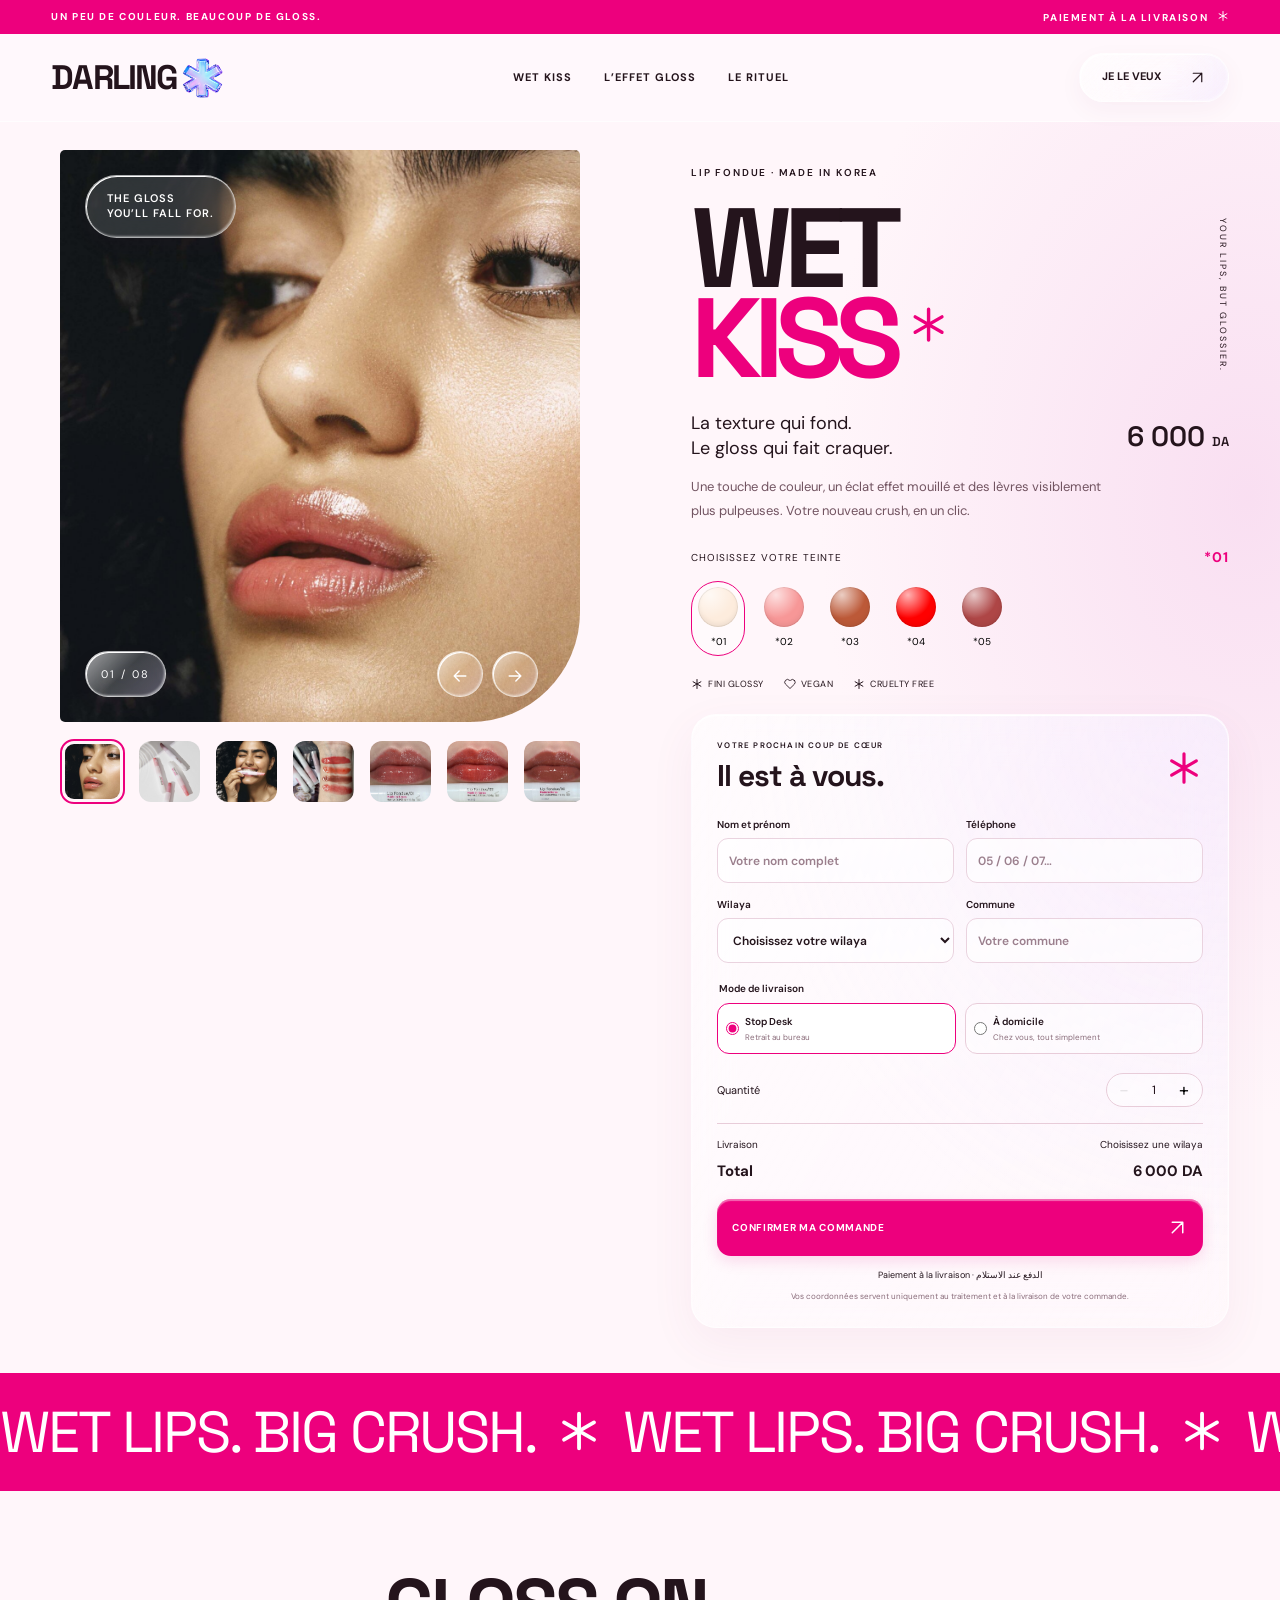
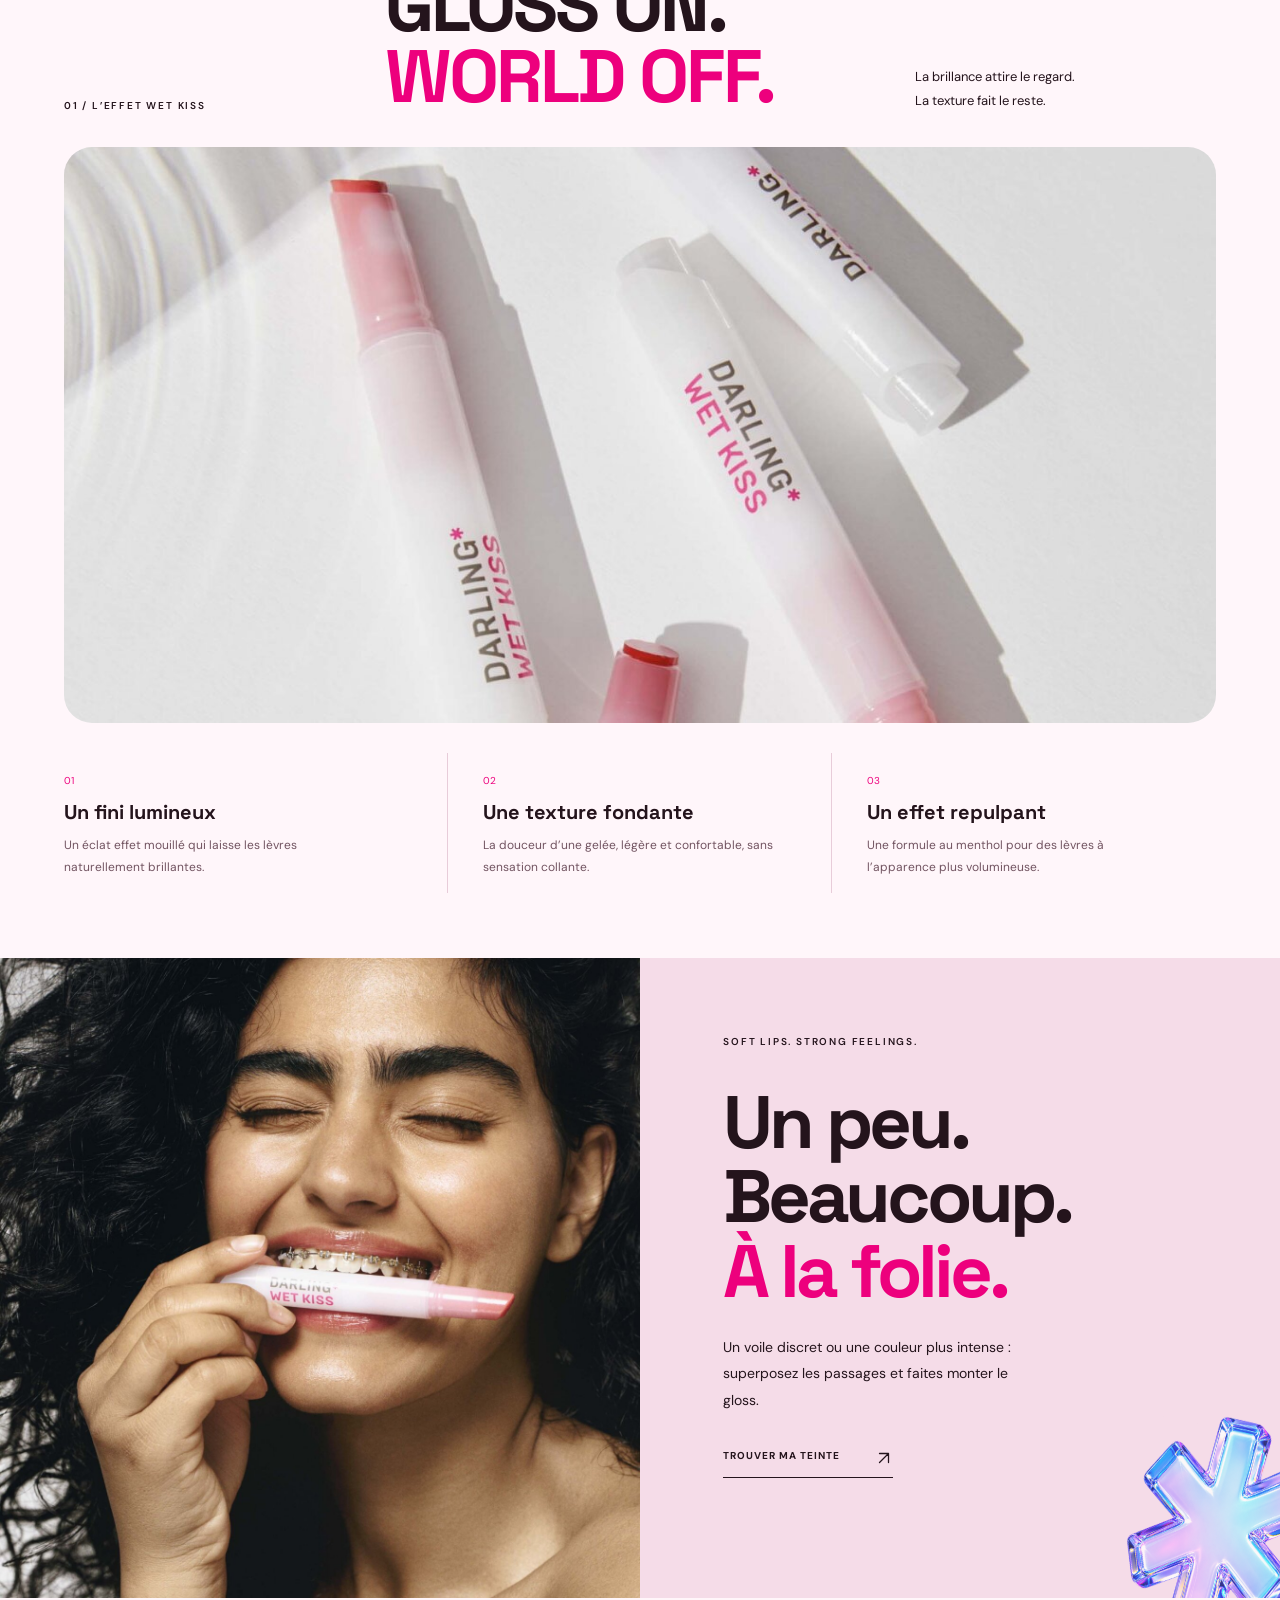
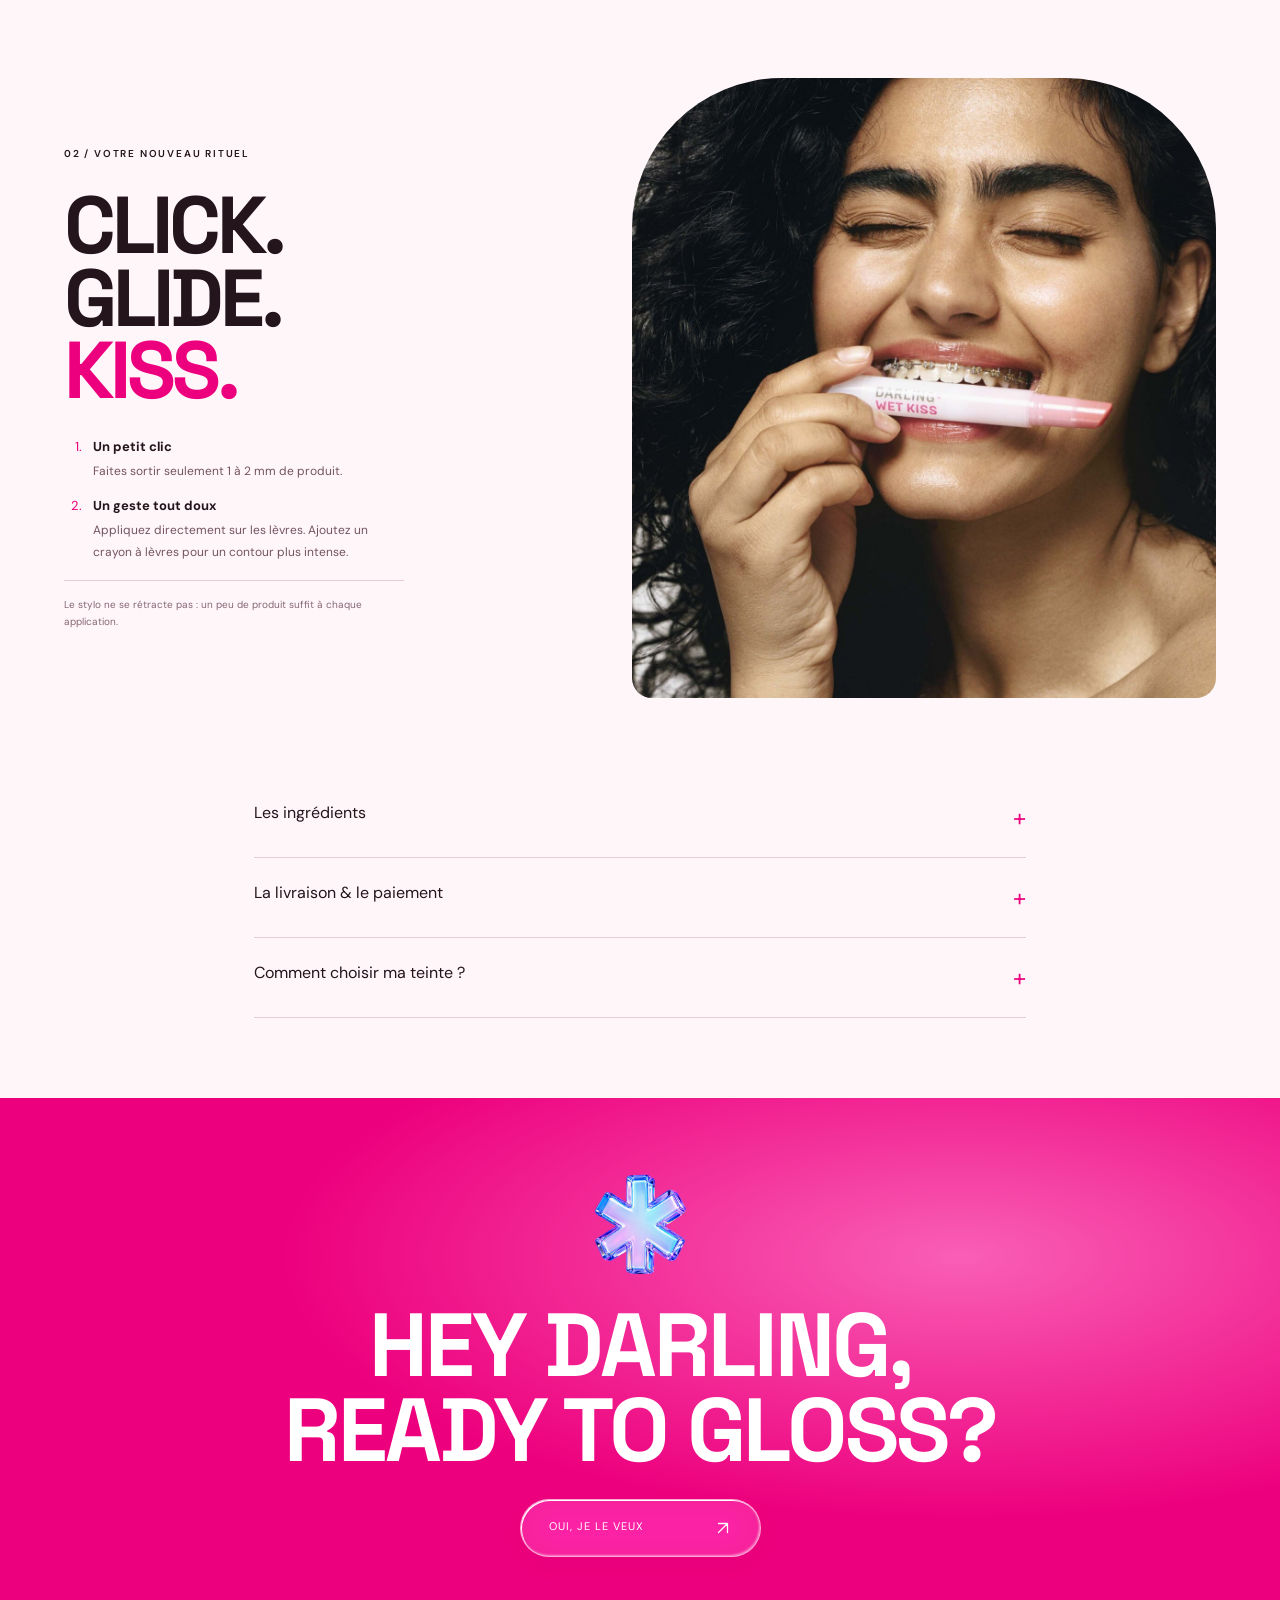
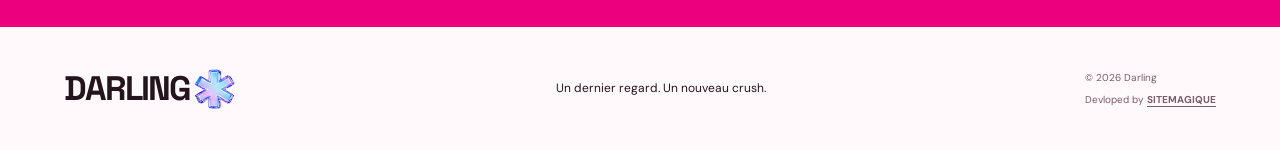
==== commit ff46304e: "Fix mobile marquee and link shade selections to supplied photos" ====
--- a/index.html
+++ b/index.html
@@ -5,7 +5,7 @@
   <title>Darling — Wet Kiss · Lip Fondue</title>
   <meta name="description" content="Wet Kiss par Darling. Une texture fondante, un fini glossy et cinq teintes à découvrir. 6 000 DA. Commandez en Algérie, paiement à la livraison.">
   <meta name="theme-color" content="#ef007f"><meta property="og:title" content="Darling — Wet Kiss"><meta property="og:description" content="La touche de gloss qui change tout. Découvrez votre teinte."><meta property="og:image" content="https://renolix.github.io/darling.github.io/assets/texture.jpg">
-  <link rel="icon" href="assets/darling-logo.png"><link rel="stylesheet" href="styles.css?v=4"><script src="config.js" defer></script><script src="app.js?v=2" defer></script>
+  <link rel="icon" href="assets/darling-logo.png"><link rel="stylesheet" href="styles.css?v=6"><script src="config.js" defer></script><script src="app.js?v=6" defer></script>
 </head>
 <body>
 <a class="skip" href="#produit">Aller au produit</a>
@@ -20,7 +20,7 @@
   <div class="gallery">
     <div class="hero-photo"><img id="hero" src="assets/wet-kiss.jpg" alt="Wet Kiss : fini brillant sur les lèvres" fetchpriority="high" width="1350" height="1350">
       <div class="photo-label glass">THE GLOSS<br>YOU’LL FALL FOR.</div>
-      <div class="gallery-bottom"><span class="glass photo-counter" id="photo-counter">01 / 03</span><div class="arrows"><button class="glass" id="prev" aria-label="Photo précédente"><svg class="icon icon-left" viewBox="0 0 24 24" fill="none" stroke="currentColor" stroke-width="1.7" stroke-linecap="round" stroke-linejoin="round" aria-hidden="true" focusable="false"><path d="M19 12H5m6-6-6 6 6 6"/></svg></button><button class="glass" id="next" aria-label="Photo suivante"><svg class="icon icon-right" viewBox="0 0 24 24" fill="none" stroke="currentColor" stroke-width="1.7" stroke-linecap="round" stroke-linejoin="round" aria-hidden="true" focusable="false"><path d="M5 12h14m-6-6 6 6-6 6"/></svg></button></div></div>
+      <div class="gallery-bottom"><span class="glass photo-counter" id="photo-counter">01 / 08</span><div class="arrows"><button class="glass" id="prev" aria-label="Photo précédente"><svg class="icon icon-left" viewBox="0 0 24 24" fill="none" stroke="currentColor" stroke-width="1.7" stroke-linecap="round" stroke-linejoin="round" aria-hidden="true" focusable="false"><path d="M19 12H5m6-6-6 6 6 6"/></svg></button><button class="glass" id="next" aria-label="Photo suivante"><svg class="icon icon-right" viewBox="0 0 24 24" fill="none" stroke="currentColor" stroke-width="1.7" stroke-linecap="round" stroke-linejoin="round" aria-hidden="true" focusable="false"><path d="M5 12h14m-6-6 6 6-6 6"/></svg></button></div></div>
     </div>
     <div class="thumbs" aria-label="Photos Wet Kiss"><button class="thumb active" data-photo="0" aria-label="Voir le fini sur les lèvres" aria-pressed="true"><img src="assets/wet-kiss.jpg" alt="" width="80" height="80"></button><button class="thumb" data-photo="1" aria-label="Voir le produit" aria-pressed="false"><img src="assets/model.jpg" alt="" width="80" height="80"></button><button class="thumb" data-photo="2" aria-label="Voir Wet Kiss en main" aria-pressed="false"><img src="assets/texture.jpg" alt="" width="80" height="80"></button><span>UN SWIPE.<br>ET LE CRUSH.</span></div>
   </div>
@@ -31,6 +31,7 @@
     <p class="description">Une touche de couleur, un éclat effet mouillé et des lèvres visiblement plus pulpeuses. Votre nouveau crush, en un clic.</p>
     <div class="shade-heading"><span>CHOISISSEZ VOTRE TEINTE</span><strong id="shade-name">*01</strong></div>
     <div class="swatches" role="group" aria-label="Choisir une teinte"><button data-shade="0" class="swatch active" style="--shade:#fdecdd" aria-label="Teinte 01" aria-pressed="true"><i></i><span>*01</span></button><button data-shade="1" class="swatch" style="--shade:#f79797" aria-label="Teinte 02" aria-pressed="false"><i></i><span>*02</span></button><button data-shade="2" class="swatch" style="--shade:#bc5938" aria-label="Teinte 03" aria-pressed="false"><i></i><span>*03</span></button><button data-shade="3" class="swatch" style="--shade:#ff0000" aria-label="Teinte 04" aria-pressed="false"><i></i><span>*04</span></button><button data-shade="4" class="swatch" style="--shade:#ae4646" aria-label="Teinte 05" aria-pressed="false"><i></i><span>*05</span></button></div>
+    <p id="shade-photo-note" class="shade-photo-note" role="status" hidden></p>
     <div class="perks"><span><svg class="icon icon-asterisk" viewBox="0 0 24 24" fill="none" stroke="currentColor" stroke-width="1.7" stroke-linecap="round" stroke-linejoin="round" aria-hidden="true" focusable="false"><path d="M12 3v18M4.2 7.5l15.6 9M4.2 16.5l15.6-9"/></svg> FINI GLOSSY</span><span><svg class="icon icon-heart" viewBox="0 0 24 24" fill="none" stroke="currentColor" stroke-width="1.7" stroke-linecap="round" stroke-linejoin="round" aria-hidden="true" focusable="false"><path d="M20.8 4.6a5.5 5.5 0 0 0-7.8 0L12 5.7l-1.1-1.1a5.5 5.5 0 0 0-7.8 7.8L12 21l8.8-8.6a5.5 5.5 0 0 0 0-7.8Z"/></svg> VEGAN</span><span><svg class="icon icon-asterisk" viewBox="0 0 24 24" fill="none" stroke="currentColor" stroke-width="1.7" stroke-linecap="round" stroke-linejoin="round" aria-hidden="true" focusable="false"><path d="M12 3v18M4.2 7.5l15.6 9M4.2 16.5l15.6-9"/></svg> CRUELTY FREE</span></div>
     <form id="commande" class="order glass" action="https://api.web3forms.com/submit" method="POST">
       <div class="order-heading"><div><p class="eyebrow">VOTRE PROCHAIN COUP DE CŒUR</p><h2>Il est à vous.</h2></div><span class="order-star"><svg class="icon icon-asterisk" viewBox="0 0 24 24" fill="none" stroke="currentColor" stroke-width="1.7" stroke-linecap="round" stroke-linejoin="round" aria-hidden="true" focusable="false"><path d="M12 3v18M4.2 7.5l15.6 9M4.2 16.5l15.6-9"/></svg></span></div>
@@ -45,7 +46,7 @@
     </form>
   </div>
 </section>
-<div class="marquee" aria-hidden="true"><span>WET LIPS. BIG CRUSH. <svg class="icon icon-asterisk" viewBox="0 0 24 24" fill="none" stroke="currentColor" stroke-width="1.7" stroke-linecap="round" stroke-linejoin="round" aria-hidden="true" focusable="false"><path d="M12 3v18M4.2 7.5l15.6 9M4.2 16.5l15.6-9"/></svg> WET LIPS. BIG CRUSH. <svg class="icon icon-asterisk" viewBox="0 0 24 24" fill="none" stroke="currentColor" stroke-width="1.7" stroke-linecap="round" stroke-linejoin="round" aria-hidden="true" focusable="false"><path d="M12 3v18M4.2 7.5l15.6 9M4.2 16.5l15.6-9"/></svg> WET LIPS. BIG CRUSH. <svg class="icon icon-asterisk" viewBox="0 0 24 24" fill="none" stroke="currentColor" stroke-width="1.7" stroke-linecap="round" stroke-linejoin="round" aria-hidden="true" focusable="false"><path d="M12 3v18M4.2 7.5l15.6 9M4.2 16.5l15.6-9"/></svg></span></div>
+<div class="marquee" aria-hidden="true"><div class="marquee-track"><span class="marquee-group">WET LIPS. BIG CRUSH. <svg class="icon icon-asterisk" viewBox="0 0 24 24" fill="none" stroke="currentColor" stroke-width="1.7" stroke-linecap="round" stroke-linejoin="round" aria-hidden="true" focusable="false"><path d="M12 3v18M4.2 7.5l15.6 9M4.2 16.5l15.6-9"/></svg> WET LIPS. BIG CRUSH. <svg class="icon icon-asterisk" viewBox="0 0 24 24" fill="none" stroke="currentColor" stroke-width="1.7" stroke-linecap="round" stroke-linejoin="round" aria-hidden="true" focusable="false"><path d="M12 3v18M4.2 7.5l15.6 9M4.2 16.5l15.6-9"/></svg> WET LIPS. BIG CRUSH. <svg class="icon icon-asterisk" viewBox="0 0 24 24" fill="none" stroke="currentColor" stroke-width="1.7" stroke-linecap="round" stroke-linejoin="round" aria-hidden="true" focusable="false"><path d="M12 3v18M4.2 7.5l15.6 9M4.2 16.5l15.6-9"/></svg></span><span class="marquee-group">WET LIPS. BIG CRUSH. <svg class="icon icon-asterisk" viewBox="0 0 24 24" fill="none" stroke="currentColor" stroke-width="1.7" stroke-linecap="round" stroke-linejoin="round" aria-hidden="true" focusable="false"><path d="M12 3v18M4.2 7.5l15.6 9M4.2 16.5l15.6-9"/></svg> WET LIPS. BIG CRUSH. <svg class="icon icon-asterisk" viewBox="0 0 24 24" fill="none" stroke="currentColor" stroke-width="1.7" stroke-linecap="round" stroke-linejoin="round" aria-hidden="true" focusable="false"><path d="M12 3v18M4.2 7.5l15.6 9M4.2 16.5l15.6-9"/></svg> WET LIPS. BIG CRUSH. <svg class="icon icon-asterisk" viewBox="0 0 24 24" fill="none" stroke="currentColor" stroke-width="1.7" stroke-linecap="round" stroke-linejoin="round" aria-hidden="true" focusable="false"><path d="M12 3v18M4.2 7.5l15.6 9M4.2 16.5l15.6-9"/></svg></span></div></div>
 <section class="film-section" id="effet"><div class="section-heading"><p class="eyebrow">01 / L’EFFET WET KISS</p><h2>GLOSS ON.<br><span>WORLD OFF.</span></h2><p>La brillance attire le regard.<br>La texture fait le reste.</p></div><div class="film-frame"><video class="product-video" muted loop playsinline disablepictureinpicture disableremoteplayback preload="none" poster="assets/model.jpg" data-desktop="assets/finish.mp4" data-mobile="assets/finish-mobile.mp4" aria-label="Vidéo originale Wet Kiss : texture et fini glossy"></video></div><div class="benefits"><div><span>01</span><h3>Un fini lumineux</h3><p>Un éclat effet mouillé qui laisse les lèvres naturellement brillantes.</p></div><div><span>02</span><h3>Une texture fondante</h3><p>La douceur d’une gelée, légère et confortable, sans sensation collante.</p></div><div><span>03</span><h3>Un effet repulpant</h3><p>Une formule au menthol pour des lèvres à l’apparence plus volumineuse.</p></div></div></section>
 <section class="editorial"><div class="editorial-image"><img src="assets/texture.jpg" alt="Le stylo Wet Kiss rose, présenté par le modèle de la campagne" loading="lazy" width="1350" height="1350"></div><div class="editorial-copy"><p class="eyebrow">SOFT LIPS. STRONG FEELINGS.</p><h2>Un peu.<br>Beaucoup.<br><em>À la folie.</em></h2><p>Un voile discret ou une couleur plus intense : superposez les passages et faites monter le gloss.</p><a href="#commande" class="text-link">TROUVER MA TEINTE <span><svg class="icon icon-arrow" viewBox="0 0 24 24" fill="none" stroke="currentColor" stroke-width="1.7" stroke-linecap="round" stroke-linejoin="round" aria-hidden="true" focusable="false"><path d="M6 18 18 6M6 6h12v12"/></svg></span></a><img src="assets/darling-logo.png" alt="" loading="lazy" class="editorial-star" width="240" height="240"></div></section>
 <section class="ritual" id="rituel"><div class="ritual-copy"><p class="eyebrow">02 / VOTRE NOUVEAU RITUEL</p><h2>CLICK.<br>GLIDE.<br><em>KISS.</em></h2><ol><li><b>Un petit clic</b><p>Faites sortir seulement 1 à 2 mm de produit.</p></li><li><b>Un geste tout doux</b><p>Appliquez directement sur les lèvres. Ajoutez un crayon à lèvres pour un contour plus intense.</p></li></ol><p class="tip">Le stylo ne se rétracte pas : un peu de produit suffit à chaque application.</p></div><div class="ritual-video"><video class="product-video" muted loop playsinline disablepictureinpicture disableremoteplayback preload="none" poster="assets/texture.jpg" data-desktop="assets/application.mp4" data-mobile="assets/application-mobile.mp4" aria-label="Vidéo originale : comment appliquer Wet Kiss"></video></div></section>
--- a/styles.css
+++ b/styles.css
@@ -10,3 +10,9 @@
 .icon{display:inline-block;width:1em;height:1em;vertical-align:-.125em;flex-shrink:0;overflow:visible}.title-line sup .icon{width:.85em;height:.85em;stroke-width:1.45}.order-star{display:flex;align-items:center}.order-star .icon{width:38px;height:38px;stroke-width:1.45}.nav-order>span,.submit>span:last-child,.text-link>span,.last-call a>span{display:inline-flex;align-items:center}.nav-order .icon{width:17px;height:17px}.submit .icon{width:21px;height:21px}.text-link .icon,.last-call a .icon{width:18px;height:18px}.arrows .icon{width:20px;height:20px;vertical-align:middle}.perks>span{display:inline-flex;align-items:center;gap:5px}.perks .icon{width:12px;height:12px}.announcement .icon{width:12px;height:12px;margin-left:5px}.marquee .icon{width:.8em;height:.8em;margin:0 .14em;vertical-align:-.04em}.mobile-buy a{display:inline-flex;align-items:center;gap:8px}.mobile-buy a .icon{width:14px;height:14px}.thanks a .icon{width:16px;height:16px;margin-left:6px}
 
 .icon-asterisk{stroke-width:2}.title-line sup .icon-asterisk,.order-star .icon-asterisk{stroke-width:2}
+
+/* Two equal groups keep the ticker seamless at every viewport width. */
+.marquee{contain:content}.marquee-track{display:flex;width:max-content;animation:darling-ticker 24s linear infinite;will-change:transform}.marquee .marquee-group{display:block;flex:none;width:max-content;padding-right:.3em;animation:none}.marquee .icon{width:.8em;height:.8em;display:inline-block;flex:none}@keyframes darling-ticker{from{transform:translate3d(0,0,0)}to{transform:translate3d(-50%,0,0)}}@media(max-width:700px){.marquee-track{animation-duration:16s}}@media(prefers-reduced-motion:reduce){.marquee-track{animation:none;will-change:auto}}
+
+.thumbs{overflow-x:auto;overscroll-behavior-x:contain;scrollbar-width:thin;padding-bottom:6px}.thumb{flex:0 0 65px}.thumbs>span{flex-shrink:0}.hero-photo.shade-photo>img:first-child{object-fit:contain;background:#f6e7ef}.hero-photo.shade-photo .photo-label{display:none}.shade-photo-note{font-size:11px;color:#725461;line-height:1.6;margin-top:12px}@media(max-width:700px){.thumb{flex-basis:52px}}
+.shade-photo .arrows button,.shade-photo .photo-counter{color:var(--ink);background:#ffffffb8}
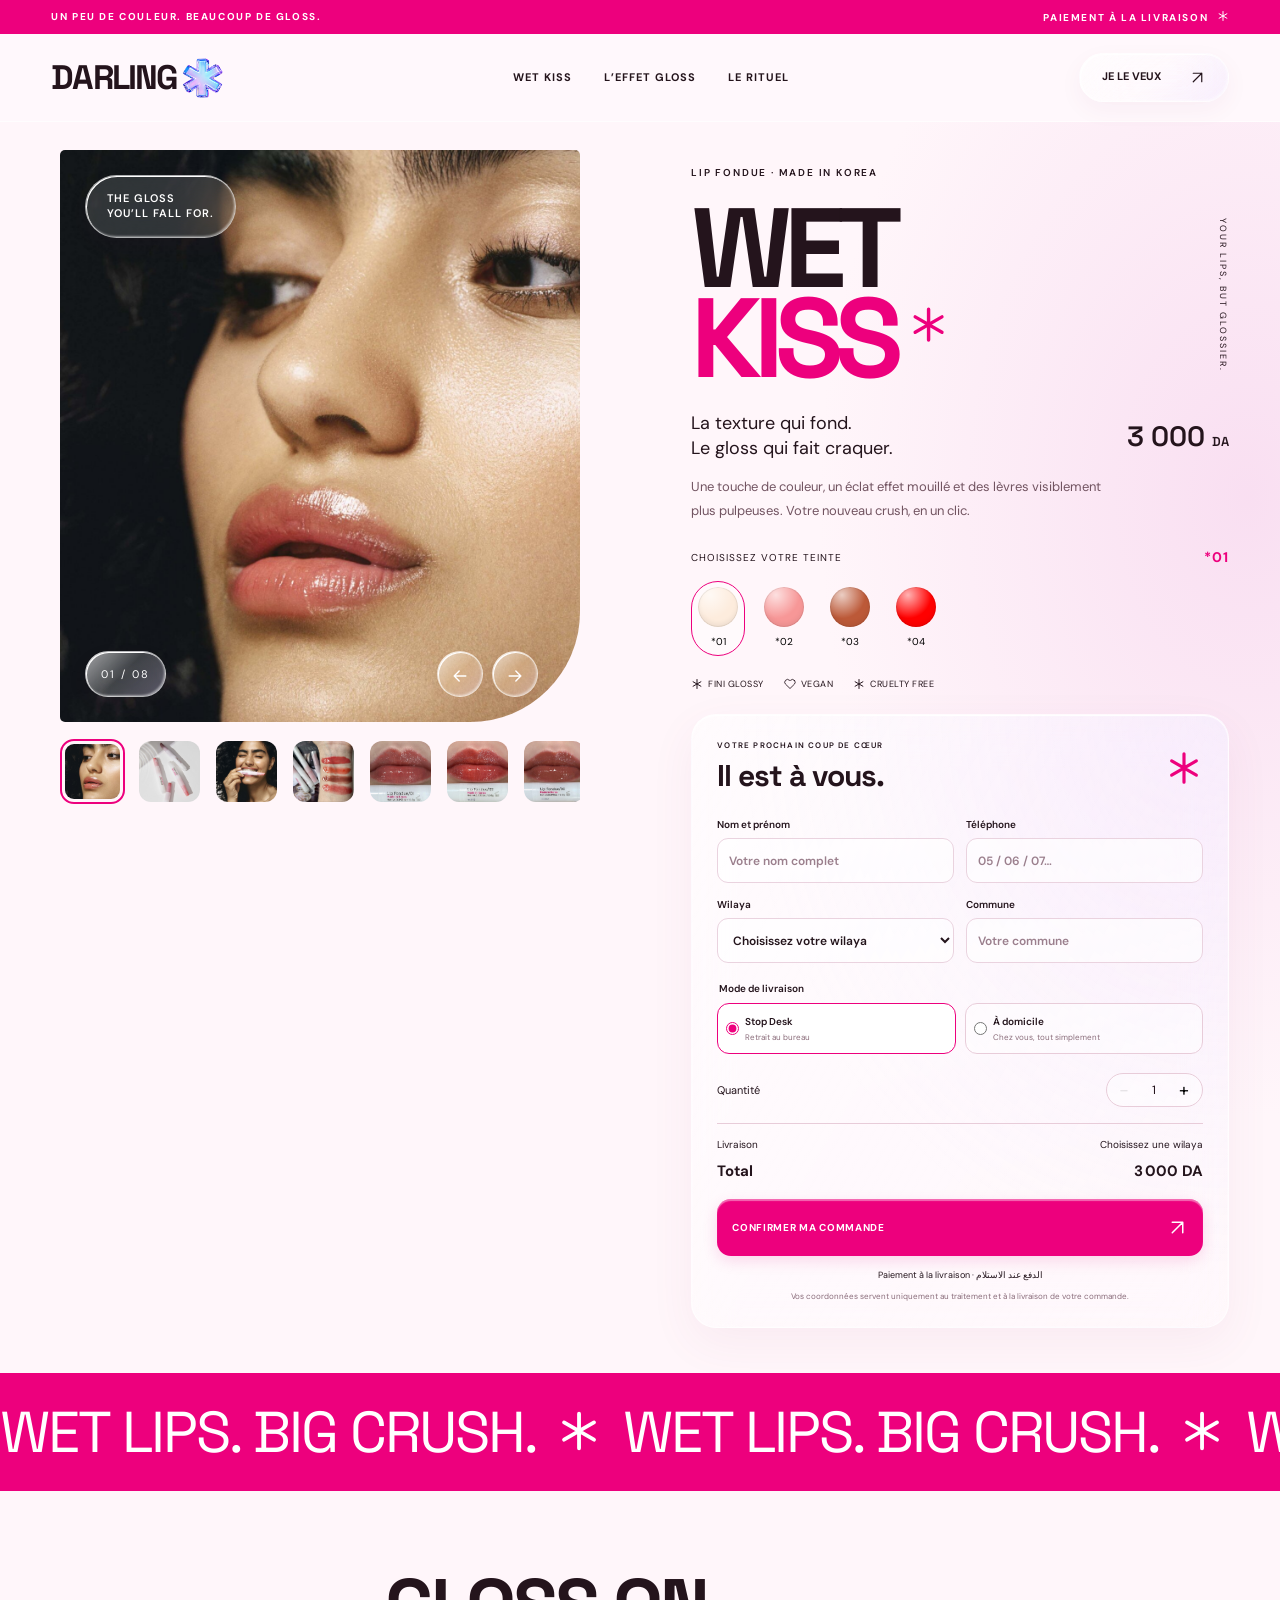
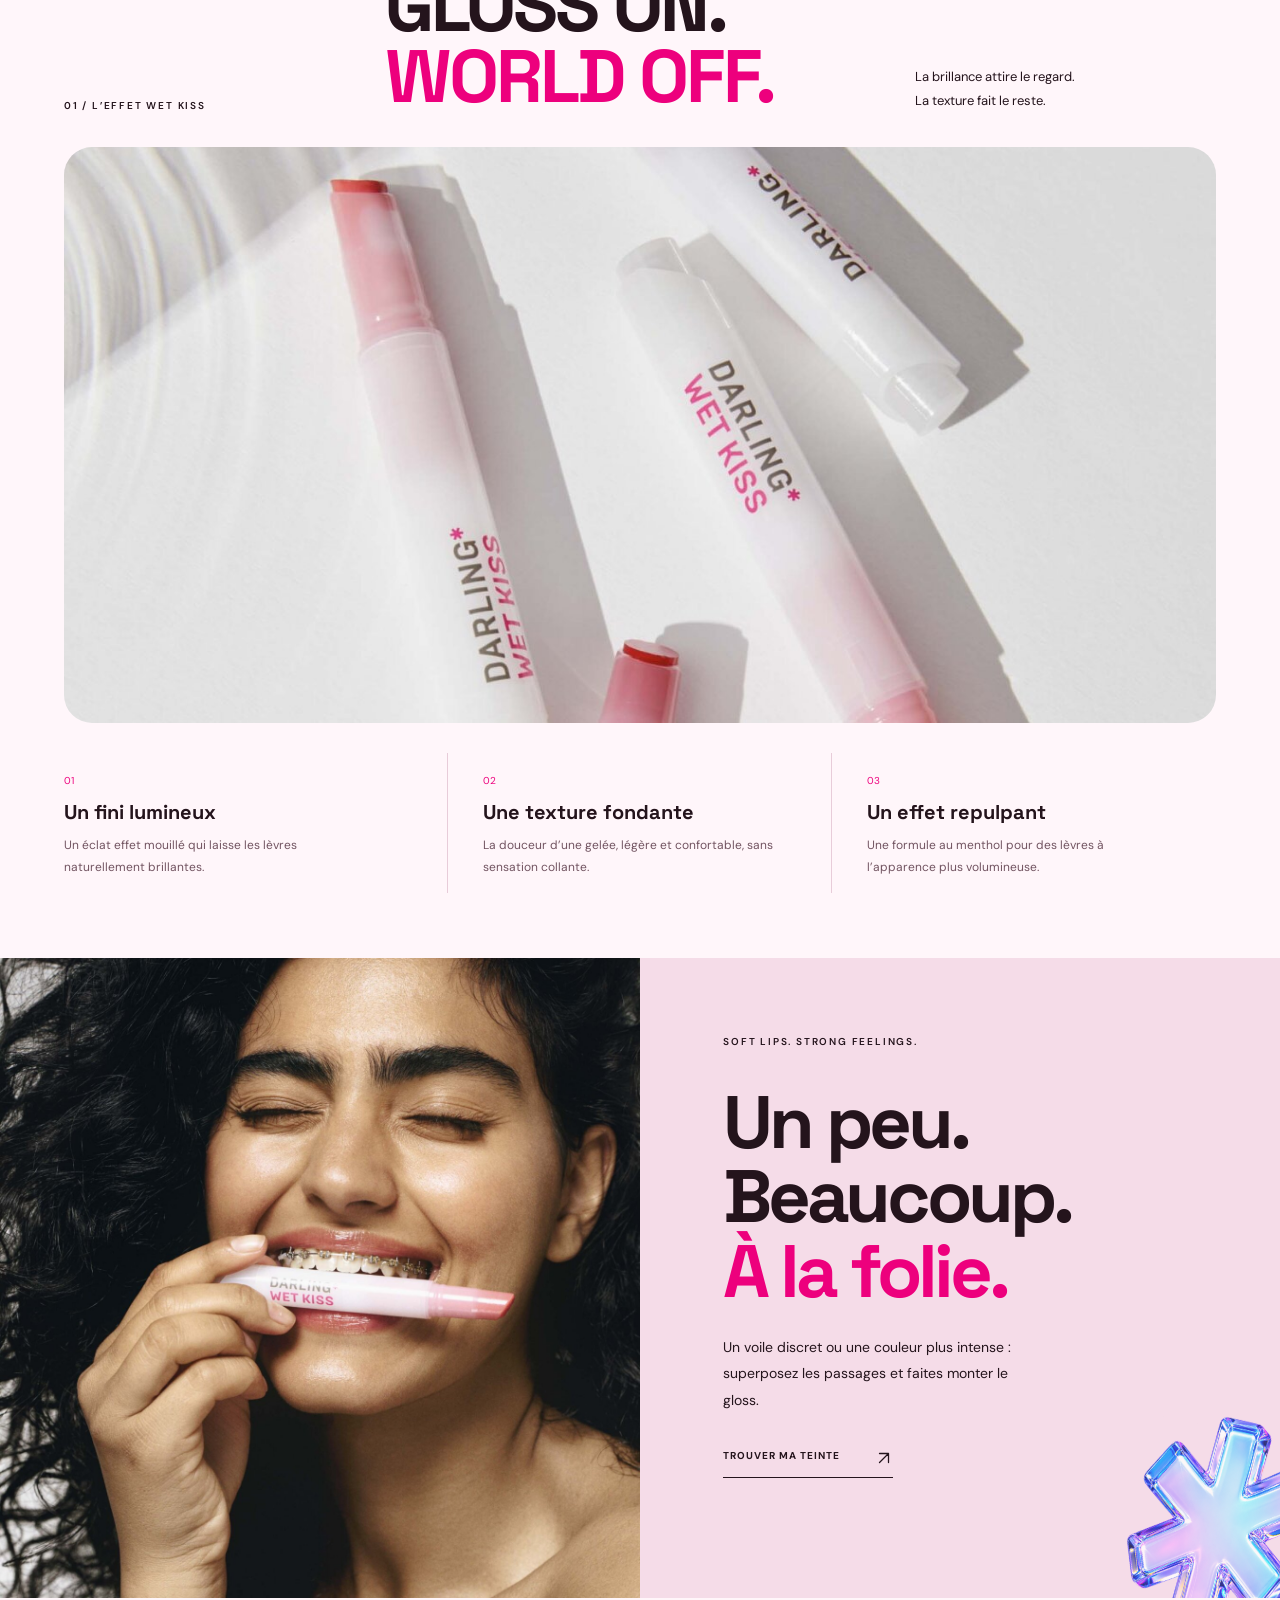
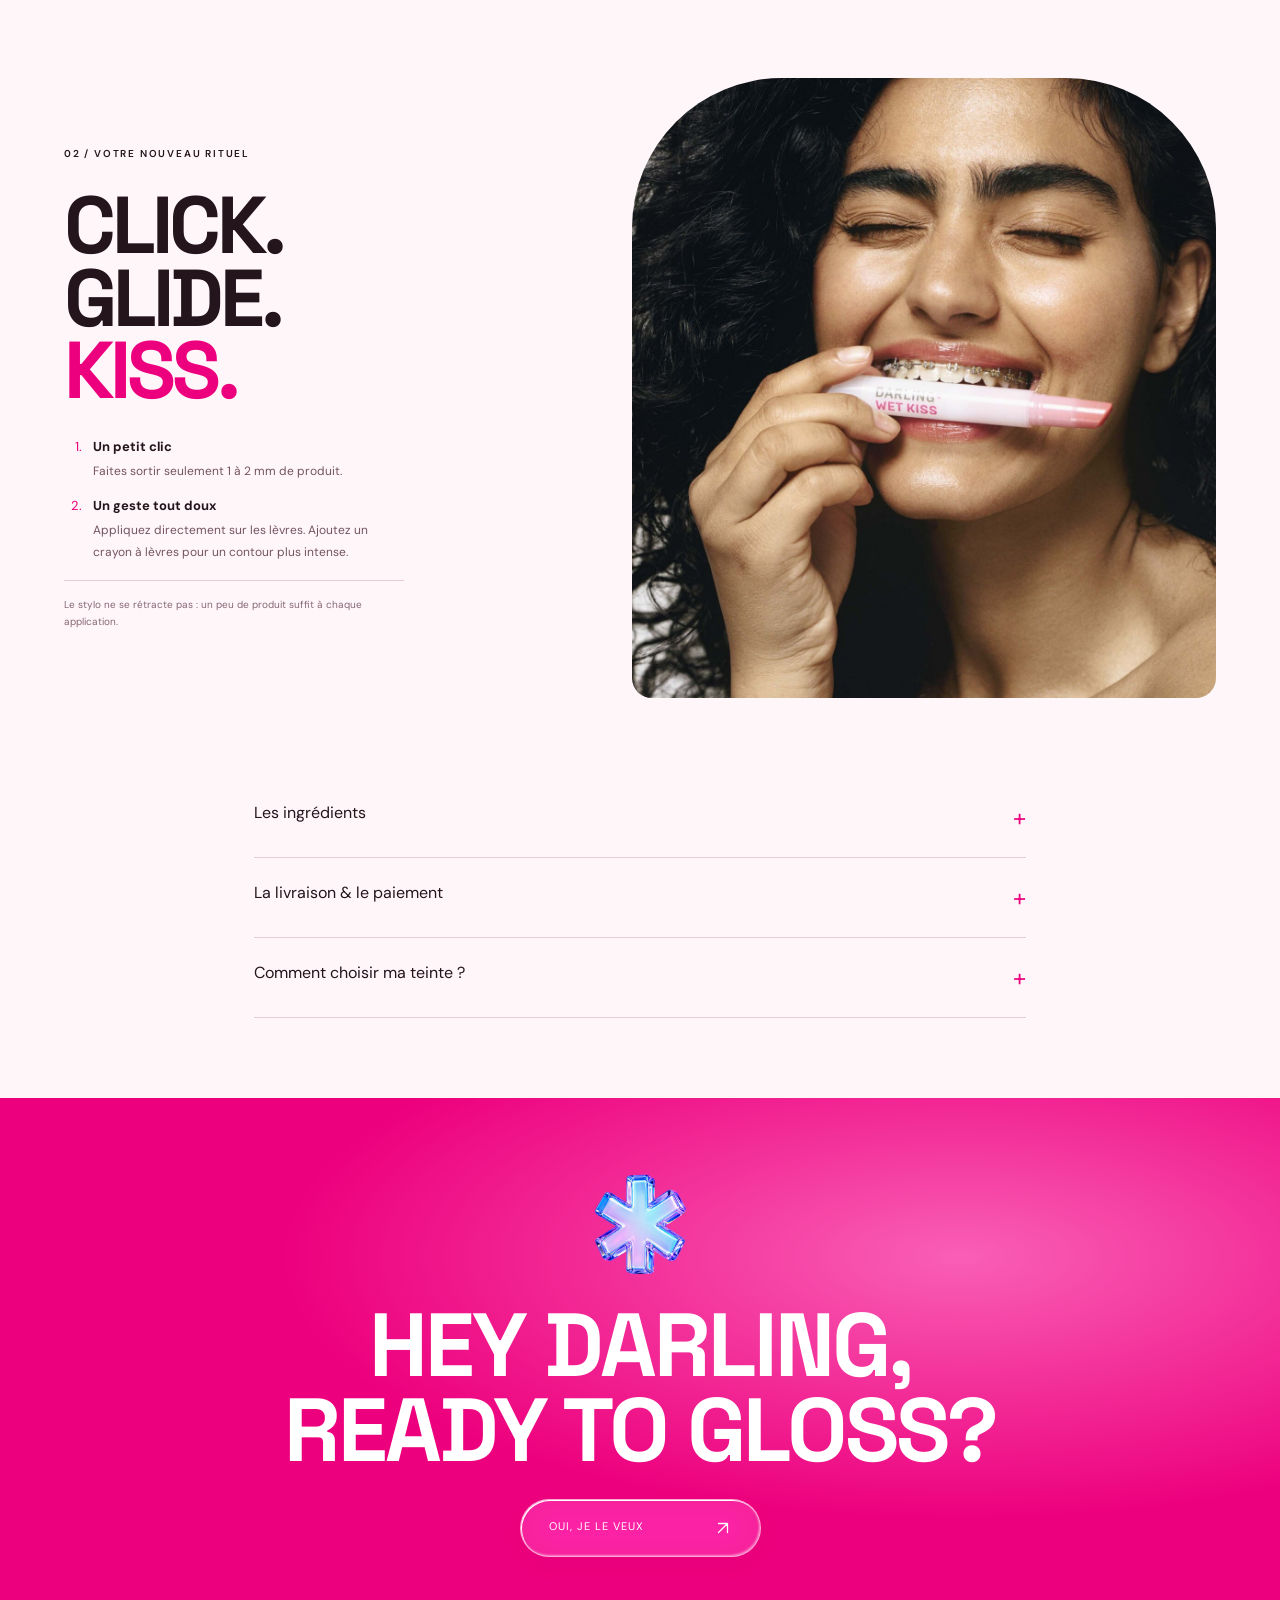
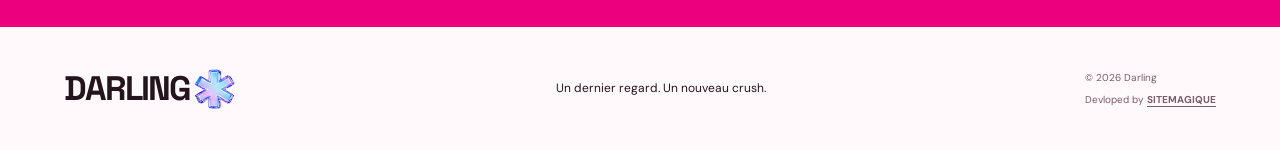
==== commit 157f2e83: "Remove shade 05 and set Wet Kiss price to 3000 DA" ====
--- a/index.html
+++ b/index.html
@@ -3,7 +3,7 @@
 <head>
   <meta charset="utf-8"><meta name="viewport" content="width=device-width,initial-scale=1">
   <title>Darling — Wet Kiss · Lip Fondue</title>
-  <meta name="description" content="Wet Kiss par Darling. Une texture fondante, un fini glossy et cinq teintes à découvrir. 6 000 DA. Commandez en Algérie, paiement à la livraison.">
+  <meta name="description" content="Wet Kiss par Darling. Une texture fondante, un fini glossy et quatre teintes à découvrir. 3 000 DA. Commandez en Algérie, paiement à la livraison.">
   <meta name="theme-color" content="#ef007f"><meta property="og:title" content="Darling — Wet Kiss"><meta property="og:description" content="La touche de gloss qui change tout. Découvrez votre teinte."><meta property="og:image" content="https://renolix.github.io/darling.github.io/assets/texture.jpg">
   <link rel="icon" href="assets/darling-logo.png"><link rel="stylesheet" href="styles.css?v=6"><script src="config.js" defer></script><script src="app.js?v=6" defer></script>
 </head>
@@ -27,20 +27,19 @@
   <div class="product-info">
     <p class="eyebrow">LIP FONDUE · MADE IN KOREA</p>
     <div class="title-line"><h1>WET<br><span>KISS</span><sup><svg class="icon icon-asterisk" viewBox="0 0 24 24" fill="none" stroke="currentColor" stroke-width="1.7" stroke-linecap="round" stroke-linejoin="round" aria-hidden="true" focusable="false"><path d="M12 3v18M4.2 7.5l15.6 9M4.2 16.5l15.6-9"/></svg></sup></h1><span class="vertical-note">YOUR LIPS, BUT GLOSSIER.</span></div>
-    <div class="intro"><p>La texture qui fond.<br>Le gloss qui fait craquer.</p><div class="price">6 000 <span>DA</span></div></div>
+    <div class="intro"><p>La texture qui fond.<br>Le gloss qui fait craquer.</p><div class="price">3 000 <span>DA</span></div></div>
     <p class="description">Une touche de couleur, un éclat effet mouillé et des lèvres visiblement plus pulpeuses. Votre nouveau crush, en un clic.</p>
     <div class="shade-heading"><span>CHOISISSEZ VOTRE TEINTE</span><strong id="shade-name">*01</strong></div>
-    <div class="swatches" role="group" aria-label="Choisir une teinte"><button data-shade="0" class="swatch active" style="--shade:#fdecdd" aria-label="Teinte 01" aria-pressed="true"><i></i><span>*01</span></button><button data-shade="1" class="swatch" style="--shade:#f79797" aria-label="Teinte 02" aria-pressed="false"><i></i><span>*02</span></button><button data-shade="2" class="swatch" style="--shade:#bc5938" aria-label="Teinte 03" aria-pressed="false"><i></i><span>*03</span></button><button data-shade="3" class="swatch" style="--shade:#ff0000" aria-label="Teinte 04" aria-pressed="false"><i></i><span>*04</span></button><button data-shade="4" class="swatch" style="--shade:#ae4646" aria-label="Teinte 05" aria-pressed="false"><i></i><span>*05</span></button></div>
-    <p id="shade-photo-note" class="shade-photo-note" role="status" hidden></p>
+    <div class="swatches" role="group" aria-label="Choisir une teinte"><button data-shade="0" class="swatch active" style="--shade:#fdecdd" aria-label="Teinte 01" aria-pressed="true"><i></i><span>*01</span></button><button data-shade="1" class="swatch" style="--shade:#f79797" aria-label="Teinte 02" aria-pressed="false"><i></i><span>*02</span></button><button data-shade="2" class="swatch" style="--shade:#bc5938" aria-label="Teinte 03" aria-pressed="false"><i></i><span>*03</span></button><button data-shade="3" class="swatch" style="--shade:#ff0000" aria-label="Teinte 04" aria-pressed="false"><i></i><span>*04</span></button></div>
     <div class="perks"><span><svg class="icon icon-asterisk" viewBox="0 0 24 24" fill="none" stroke="currentColor" stroke-width="1.7" stroke-linecap="round" stroke-linejoin="round" aria-hidden="true" focusable="false"><path d="M12 3v18M4.2 7.5l15.6 9M4.2 16.5l15.6-9"/></svg> FINI GLOSSY</span><span><svg class="icon icon-heart" viewBox="0 0 24 24" fill="none" stroke="currentColor" stroke-width="1.7" stroke-linecap="round" stroke-linejoin="round" aria-hidden="true" focusable="false"><path d="M20.8 4.6a5.5 5.5 0 0 0-7.8 0L12 5.7l-1.1-1.1a5.5 5.5 0 0 0-7.8 7.8L12 21l8.8-8.6a5.5 5.5 0 0 0 0-7.8Z"/></svg> VEGAN</span><span><svg class="icon icon-asterisk" viewBox="0 0 24 24" fill="none" stroke="currentColor" stroke-width="1.7" stroke-linecap="round" stroke-linejoin="round" aria-hidden="true" focusable="false"><path d="M12 3v18M4.2 7.5l15.6 9M4.2 16.5l15.6-9"/></svg> CRUELTY FREE</span></div>
     <form id="commande" class="order glass" action="https://api.web3forms.com/submit" method="POST">
       <div class="order-heading"><div><p class="eyebrow">VOTRE PROCHAIN COUP DE CŒUR</p><h2>Il est à vous.</h2></div><span class="order-star"><svg class="icon icon-asterisk" viewBox="0 0 24 24" fill="none" stroke="currentColor" stroke-width="1.7" stroke-linecap="round" stroke-linejoin="round" aria-hidden="true" focusable="false"><path d="M12 3v18M4.2 7.5l15.6 9M4.2 16.5l15.6-9"/></svg></span></div>
-      <input type="hidden" name="access_key" id="access-key"><input type="hidden" name="subject" value="Nouvelle commande Darling — Wet Kiss"><input type="hidden" name="from_name" value="Darling"><input type="hidden" name="Produit" value="Darling Wet Kiss"><input type="hidden" name="Teinte" id="order-shade"><input type="hidden" name="Quantité" id="order-quantity"><input type="hidden" name="Prix unitaire" value="6000 DA"><input type="hidden" name="Livraison" id="order-shipping"><input type="hidden" name="Total" id="order-total"><input type="checkbox" name="botcheck" class="honeypot" tabindex="-1" aria-hidden="true">
+      <input type="hidden" name="access_key" id="access-key"><input type="hidden" name="subject" value="Nouvelle commande Darling — Wet Kiss"><input type="hidden" name="from_name" value="Darling"><input type="hidden" name="Produit" value="Darling Wet Kiss"><input type="hidden" name="Teinte" id="order-shade"><input type="hidden" name="Quantité" id="order-quantity"><input type="hidden" name="Prix unitaire" value="3000 DA"><input type="hidden" name="Livraison" id="order-shipping"><input type="hidden" name="Total" id="order-total"><input type="checkbox" name="botcheck" class="honeypot" tabindex="-1" aria-hidden="true">
       <div class="form-grid"><label>Nom et prénom<input required name="Nom complet" autocomplete="name" placeholder="Votre nom complet" maxlength="100"></label><label>Téléphone<input required name="Téléphone" autocomplete="tel" inputmode="tel" type="tel" pattern="(?:0[567][0-9 ]{8,12}|\+213[567][0-9 ]{8,12})" placeholder="05 / 06 / 07…" title="Numéro algérien : 05, 06 ou 07 suivi de 8 chiffres, ou +213" maxlength="18"></label><label>Wilaya<select name="Wilaya" id="wilaya" required><option value="">Choisissez votre wilaya</option></select></label><label>Commune<input required name="Commune" autocomplete="address-level2" placeholder="Votre commune" maxlength="100"></label></div>
       <fieldset class="delivery"><legend>Mode de livraison</legend><label><input type="radio" name="Mode de livraison" value="Stop Desk" checked><span>Stop Desk <small>Retrait au bureau</small></span></label><label><input type="radio" name="Mode de livraison" value="Domicile"><span>À domicile <small>Chez vous, tout simplement</small></span></label></fieldset>
       <label id="address-wrap" hidden>Adresse de livraison<input id="address" name="Adresse" autocomplete="street-address" placeholder="Rue, numéro, bâtiment…" maxlength="240" disabled></label>
       <div class="quantity-row"><span>Quantité</span><div class="quantity"><button type="button" id="minus" aria-label="Diminuer la quantité">−</button><output id="quantity" aria-live="polite">1</output><button type="button" id="plus" aria-label="Augmenter la quantité">+</button></div></div>
-      <div class="totals"><span>Livraison <span id="shipping-price">Choisissez une wilaya</span></span><strong>Total <span id="total-price">6 000 DA</span></strong></div>
+      <div class="totals"><span>Livraison <span id="shipping-price">Choisissez une wilaya</span></span><strong>Total <span id="total-price">3 000 DA</span></strong></div>
       <button class="submit" type="submit" id="submit"><span>CONFIRMER MA COMMANDE</span><span><svg class="icon icon-arrow" viewBox="0 0 24 24" fill="none" stroke="currentColor" stroke-width="1.7" stroke-linecap="round" stroke-linejoin="round" aria-hidden="true" focusable="false"><path d="M6 18 18 6M6 6h12v12"/></svg></span></button><p id="status" role="status" aria-live="polite" hidden></p>
       <p class="payment-note">Paiement à la livraison · الدفع عند الاستلام</p><p class="privacy-note">Vos coordonnées servent uniquement au traitement et à la livraison de votre commande.</p>
     </form>
@@ -50,9 +49,9 @@
 <section class="film-section" id="effet"><div class="section-heading"><p class="eyebrow">01 / L’EFFET WET KISS</p><h2>GLOSS ON.<br><span>WORLD OFF.</span></h2><p>La brillance attire le regard.<br>La texture fait le reste.</p></div><div class="film-frame"><video class="product-video" muted loop playsinline disablepictureinpicture disableremoteplayback preload="none" poster="assets/model.jpg" data-desktop="assets/finish.mp4" data-mobile="assets/finish-mobile.mp4" aria-label="Vidéo originale Wet Kiss : texture et fini glossy"></video></div><div class="benefits"><div><span>01</span><h3>Un fini lumineux</h3><p>Un éclat effet mouillé qui laisse les lèvres naturellement brillantes.</p></div><div><span>02</span><h3>Une texture fondante</h3><p>La douceur d’une gelée, légère et confortable, sans sensation collante.</p></div><div><span>03</span><h3>Un effet repulpant</h3><p>Une formule au menthol pour des lèvres à l’apparence plus volumineuse.</p></div></div></section>
 <section class="editorial"><div class="editorial-image"><img src="assets/texture.jpg" alt="Le stylo Wet Kiss rose, présenté par le modèle de la campagne" loading="lazy" width="1350" height="1350"></div><div class="editorial-copy"><p class="eyebrow">SOFT LIPS. STRONG FEELINGS.</p><h2>Un peu.<br>Beaucoup.<br><em>À la folie.</em></h2><p>Un voile discret ou une couleur plus intense : superposez les passages et faites monter le gloss.</p><a href="#commande" class="text-link">TROUVER MA TEINTE <span><svg class="icon icon-arrow" viewBox="0 0 24 24" fill="none" stroke="currentColor" stroke-width="1.7" stroke-linecap="round" stroke-linejoin="round" aria-hidden="true" focusable="false"><path d="M6 18 18 6M6 6h12v12"/></svg></span></a><img src="assets/darling-logo.png" alt="" loading="lazy" class="editorial-star" width="240" height="240"></div></section>
 <section class="ritual" id="rituel"><div class="ritual-copy"><p class="eyebrow">02 / VOTRE NOUVEAU RITUEL</p><h2>CLICK.<br>GLIDE.<br><em>KISS.</em></h2><ol><li><b>Un petit clic</b><p>Faites sortir seulement 1 à 2 mm de produit.</p></li><li><b>Un geste tout doux</b><p>Appliquez directement sur les lèvres. Ajoutez un crayon à lèvres pour un contour plus intense.</p></li></ol><p class="tip">Le stylo ne se rétracte pas : un peu de produit suffit à chaque application.</p></div><div class="ritual-video"><video class="product-video" muted loop playsinline disablepictureinpicture disableremoteplayback preload="none" poster="assets/texture.jpg" data-desktop="assets/application.mp4" data-mobile="assets/application-mobile.mp4" aria-label="Vidéo originale : comment appliquer Wet Kiss"></video></div></section>
-<section class="details"><details><summary>Les ingrédients <span>+</span></summary><p id="ingredients"></p></details><details><summary>La livraison & le paiement <span>+</span></summary><p>Choisissez votre wilaya puis le retrait Stop Desk ou la livraison à domicile. Les frais et le total s’affichent avant confirmation. Le règlement se fait à la réception de votre commande.</p></details><details><summary>Comment choisir ma teinte ? <span>+</span></summary><p>Sélectionnez l’une des cinq teintes *01 à *05 au-dessus du formulaire. Votre choix est inclus dans votre commande. Le rendu dépend de la couleur naturelle de vos lèvres et de votre écran.</p></details></section>
+<section class="details"><details><summary>Les ingrédients <span>+</span></summary><p id="ingredients"></p></details><details><summary>La livraison & le paiement <span>+</span></summary><p>Choisissez votre wilaya puis le retrait Stop Desk ou la livraison à domicile. Les frais et le total s’affichent avant confirmation. Le règlement se fait à la réception de votre commande.</p></details><details><summary>Comment choisir ma teinte ? <span>+</span></summary><p>Sélectionnez l’une des quatre teintes *01 à *04 au-dessus du formulaire. Votre choix est inclus dans votre commande. Le rendu dépend de la couleur naturelle de vos lèvres et de votre écran.</p></details></section>
 <section class="last-call"><img src="assets/darling-logo.png" alt="" width="110" height="110" loading="lazy"><h2>HEY DARLING,<br>READY TO GLOSS?</h2><a class="glass" href="#commande">OUI, JE LE VEUX <span><svg class="icon icon-arrow" viewBox="0 0 24 24" fill="none" stroke="currentColor" stroke-width="1.7" stroke-linecap="round" stroke-linejoin="round" aria-hidden="true" focusable="false"><path d="M6 18 18 6M6 6h12v12"/></svg></span></a></section>
 </main>
 <footer><a class="wordmark" href="#">DARLING<img src="assets/darling-logo.png" width="48" height="48" alt=""></a><span>Un dernier regard. Un nouveau crush.</span><small>© <span id="year">2026</span> Darling<span class="footer-credit">Devloped by <a href="https://sitemagique.com" target="_blank" rel="noopener noreferrer">SITEMAGIQUE</a></span></small></footer>
-<div class="mobile-buy glass"><div><b>WET KISS</b><span>6 000 DA · <span id="mobile-shade">*01</span></span></div><a href="#commande">COMMANDER <svg class="icon icon-arrow" viewBox="0 0 24 24" fill="none" stroke="currentColor" stroke-width="1.7" stroke-linecap="round" stroke-linejoin="round" aria-hidden="true" focusable="false"><path d="M6 18 18 6M6 6h12v12"/></svg></a></div>
+<div class="mobile-buy glass"><div><b>WET KISS</b><span>3 000 DA · <span id="mobile-shade">*01</span></span></div><a href="#commande">COMMANDER <svg class="icon icon-arrow" viewBox="0 0 24 24" fill="none" stroke="currentColor" stroke-width="1.7" stroke-linecap="round" stroke-linejoin="round" aria-hidden="true" focusable="false"><path d="M6 18 18 6M6 6h12v12"/></svg></a></div>
 </body></html>
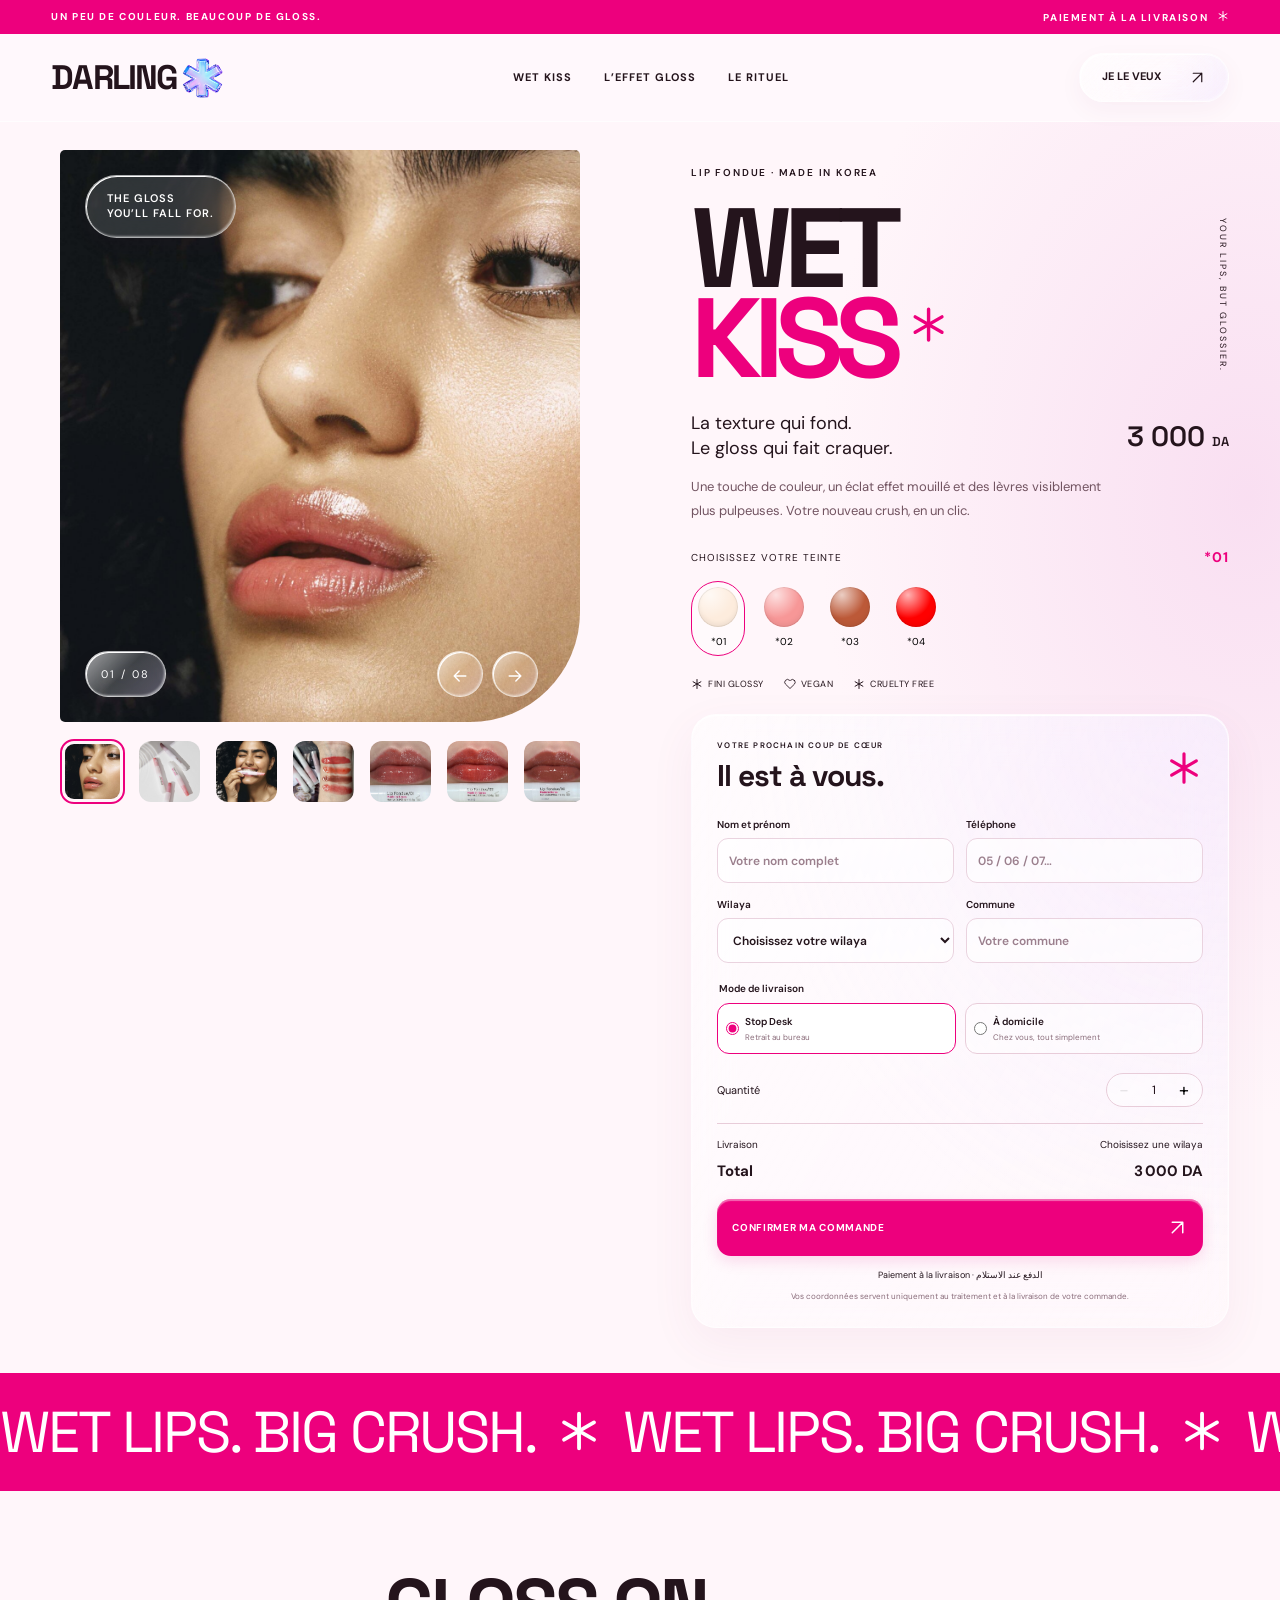
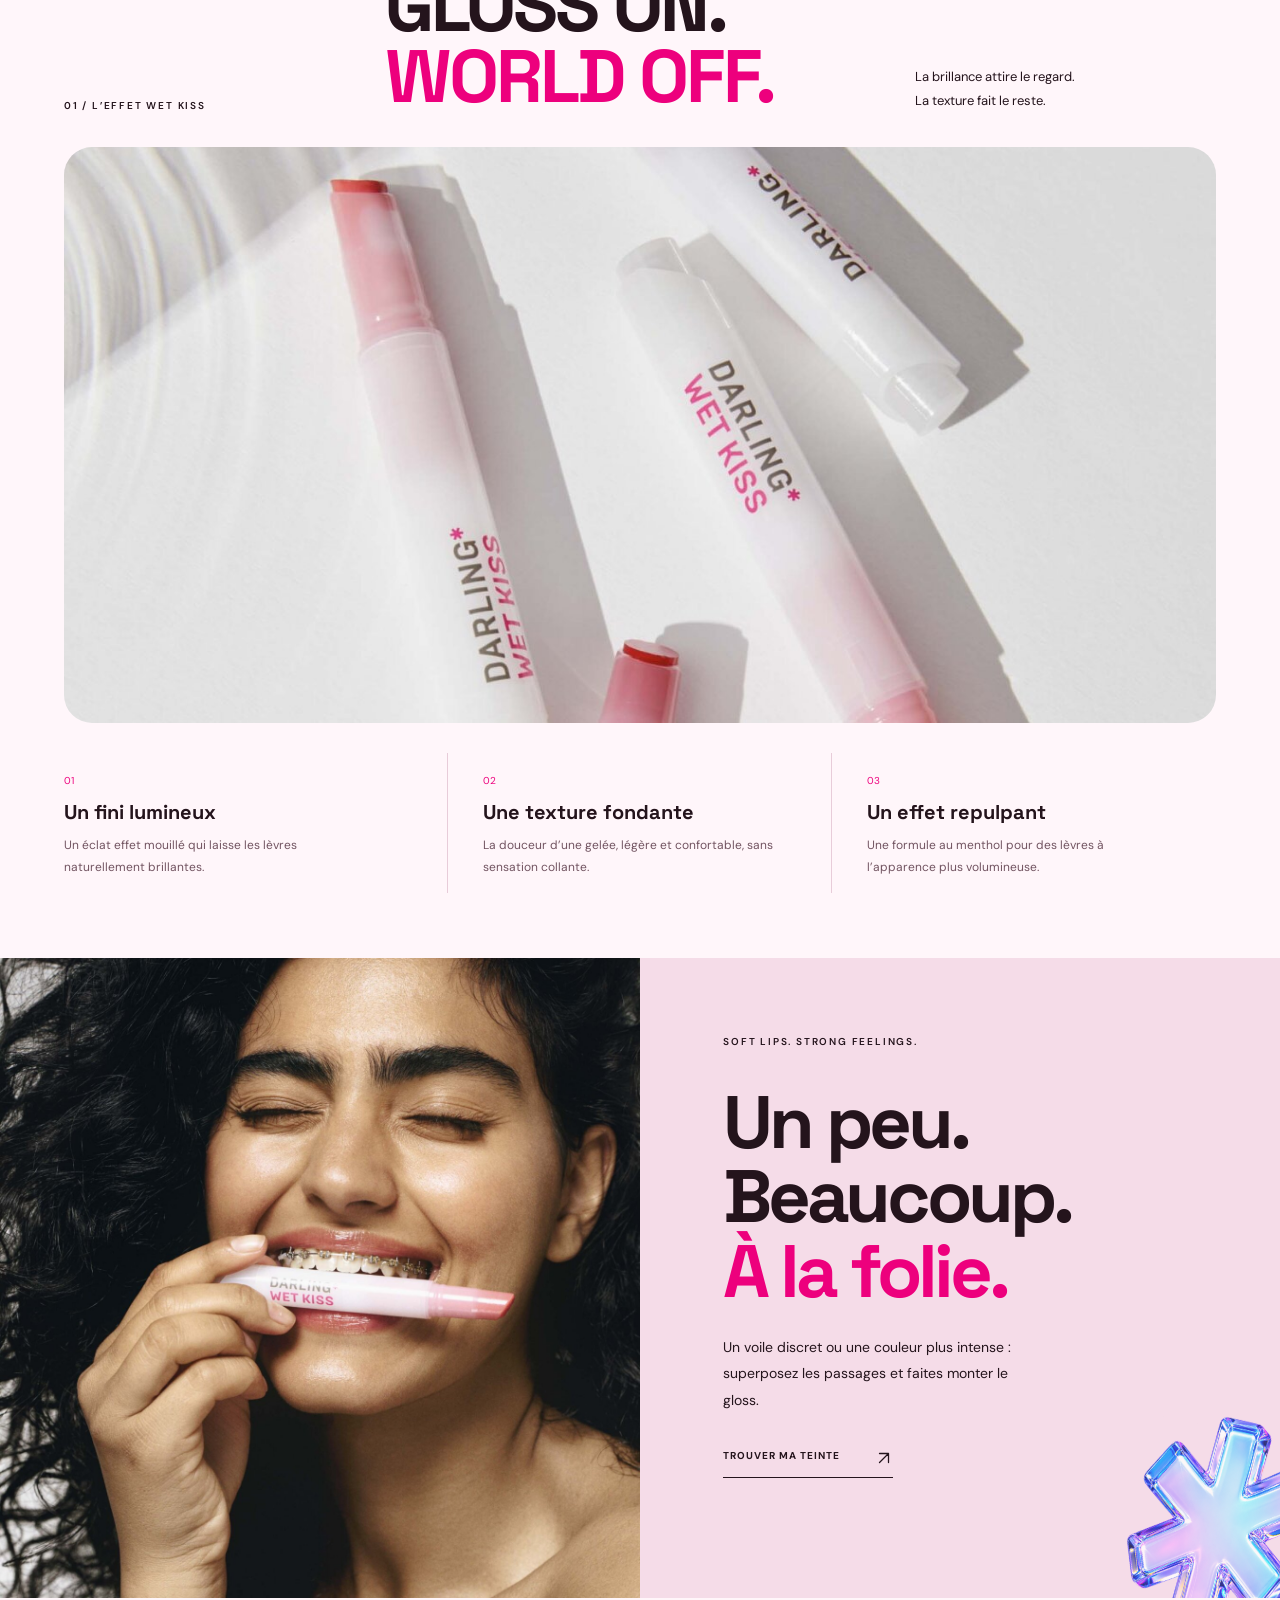
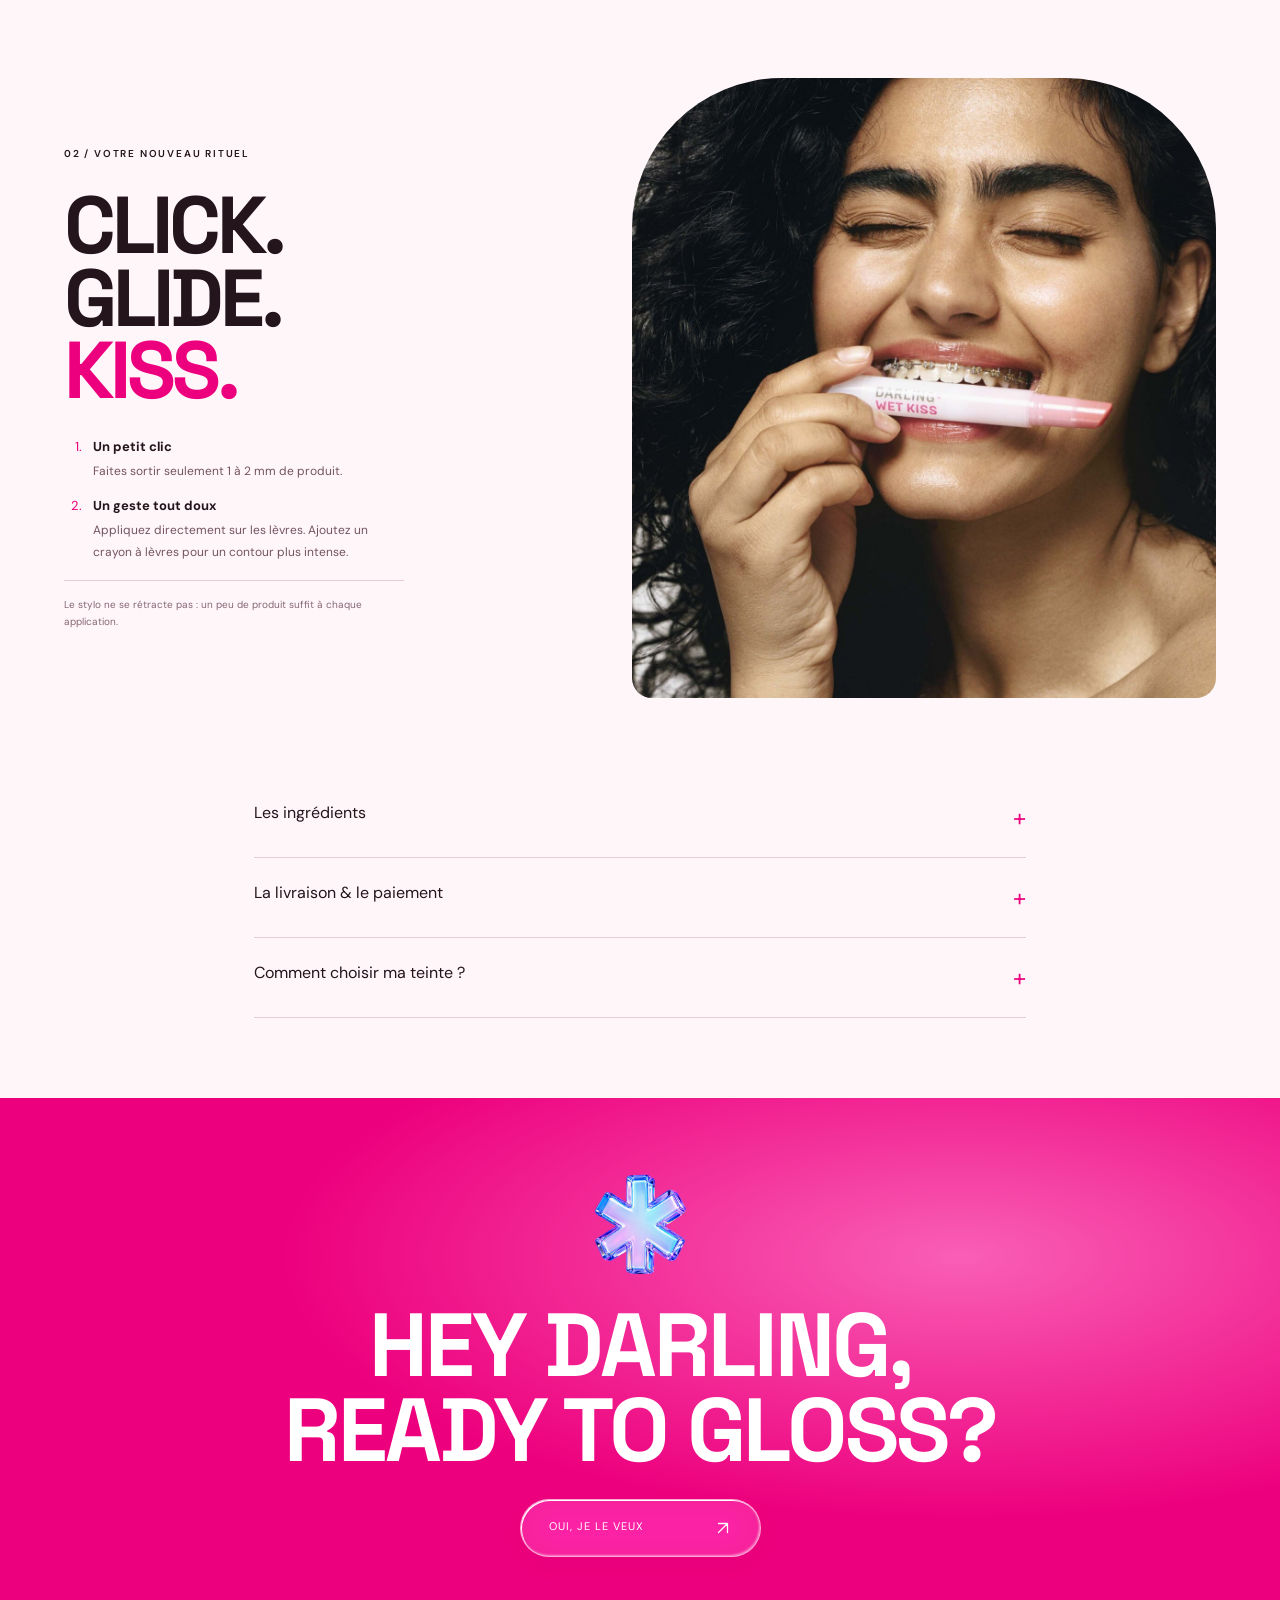
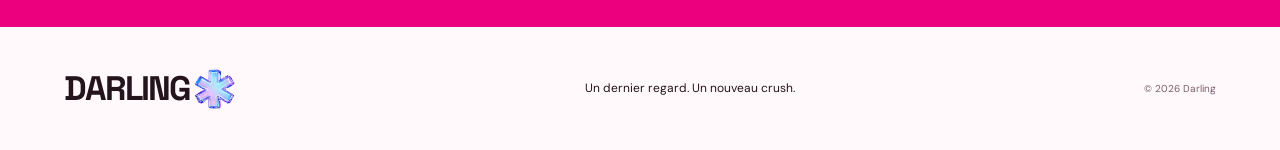
==== commit 7b2a95c2: "Remove Sitemagique footer credit" ====
--- a/index.html
+++ b/index.html
@@ -5,7 +5,7 @@
   <title>Darling — Wet Kiss · Lip Fondue</title>
   <meta name="description" content="Wet Kiss par Darling. Une texture fondante, un fini glossy et quatre teintes à découvrir. 3 000 DA. Commandez en Algérie, paiement à la livraison.">
   <meta name="theme-color" content="#ef007f"><meta property="og:title" content="Darling — Wet Kiss"><meta property="og:description" content="La touche de gloss qui change tout. Découvrez votre teinte."><meta property="og:image" content="https://renolix.github.io/darling.github.io/assets/texture.jpg">
-  <link rel="icon" href="assets/darling-logo.png"><link rel="stylesheet" href="styles.css?v=6"><script src="config.js" defer></script><script src="app.js?v=6" defer></script>
+  <link rel="icon" href="assets/darling-logo.png"><link rel="stylesheet" href="styles.css?v=6"><script src="config.js?v=7" defer></script><script src="app.js?v=6" defer></script>
 </head>
 <body>
 <a class="skip" href="#produit">Aller au produit</a>
@@ -52,6 +52,6 @@
 <section class="details"><details><summary>Les ingrédients <span>+</span></summary><p id="ingredients"></p></details><details><summary>La livraison & le paiement <span>+</span></summary><p>Choisissez votre wilaya puis le retrait Stop Desk ou la livraison à domicile. Les frais et le total s’affichent avant confirmation. Le règlement se fait à la réception de votre commande.</p></details><details><summary>Comment choisir ma teinte ? <span>+</span></summary><p>Sélectionnez l’une des quatre teintes *01 à *04 au-dessus du formulaire. Votre choix est inclus dans votre commande. Le rendu dépend de la couleur naturelle de vos lèvres et de votre écran.</p></details></section>
 <section class="last-call"><img src="assets/darling-logo.png" alt="" width="110" height="110" loading="lazy"><h2>HEY DARLING,<br>READY TO GLOSS?</h2><a class="glass" href="#commande">OUI, JE LE VEUX <span><svg class="icon icon-arrow" viewBox="0 0 24 24" fill="none" stroke="currentColor" stroke-width="1.7" stroke-linecap="round" stroke-linejoin="round" aria-hidden="true" focusable="false"><path d="M6 18 18 6M6 6h12v12"/></svg></span></a></section>
 </main>
-<footer><a class="wordmark" href="#">DARLING<img src="assets/darling-logo.png" width="48" height="48" alt=""></a><span>Un dernier regard. Un nouveau crush.</span><small>© <span id="year">2026</span> Darling<span class="footer-credit">Devloped by <a href="https://sitemagique.com" target="_blank" rel="noopener noreferrer">SITEMAGIQUE</a></span></small></footer>
+<footer><a class="wordmark" href="#">DARLING<img src="assets/darling-logo.png" width="48" height="48" alt=""></a><span>Un dernier regard. Un nouveau crush.</span><small>© <span id="year">2026</span> Darling</small></footer>
 <div class="mobile-buy glass"><div><b>WET KISS</b><span>3 000 DA · <span id="mobile-shade">*01</span></span></div><a href="#commande">COMMANDER <svg class="icon icon-arrow" viewBox="0 0 24 24" fill="none" stroke="currentColor" stroke-width="1.7" stroke-linecap="round" stroke-linejoin="round" aria-hidden="true" focusable="false"><path d="M6 18 18 6M6 6h12v12"/></svg></a></div>
 </body></html>
--- a/styles.css
+++ b/styles.css
@@ -4,7 +4,7 @@
 
 /* Scoped product-gallery and video refinements. */
 @media(min-width:701px){.gallery{width:82%;max-width:520px;justify-self:center;padding:28px 0}.hero-photo{aspect-ratio:1/1.1}}
-.product-video{pointer-events:none}.product-video::-webkit-media-controls{display:none!important}.footer-credit{display:block;margin-top:9px}.footer-credit a{font-weight:700;text-decoration:underline;text-underline-offset:3px}.footer-credit a:hover{color:var(--pink)}
+.product-video{pointer-events:none}.product-video::-webkit-media-controls{display:none!important}
 
 /* Vector icons share precise strokes across devices. */
 .icon{display:inline-block;width:1em;height:1em;vertical-align:-.125em;flex-shrink:0;overflow:visible}.title-line sup .icon{width:.85em;height:.85em;stroke-width:1.45}.order-star{display:flex;align-items:center}.order-star .icon{width:38px;height:38px;stroke-width:1.45}.nav-order>span,.submit>span:last-child,.text-link>span,.last-call a>span{display:inline-flex;align-items:center}.nav-order .icon{width:17px;height:17px}.submit .icon{width:21px;height:21px}.text-link .icon,.last-call a .icon{width:18px;height:18px}.arrows .icon{width:20px;height:20px;vertical-align:middle}.perks>span{display:inline-flex;align-items:center;gap:5px}.perks .icon{width:12px;height:12px}.announcement .icon{width:12px;height:12px;margin-left:5px}.marquee .icon{width:.8em;height:.8em;margin:0 .14em;vertical-align:-.04em}.mobile-buy a{display:inline-flex;align-items:center;gap:8px}.mobile-buy a .icon{width:14px;height:14px}.thanks a .icon{width:16px;height:16px;margin-left:6px}
